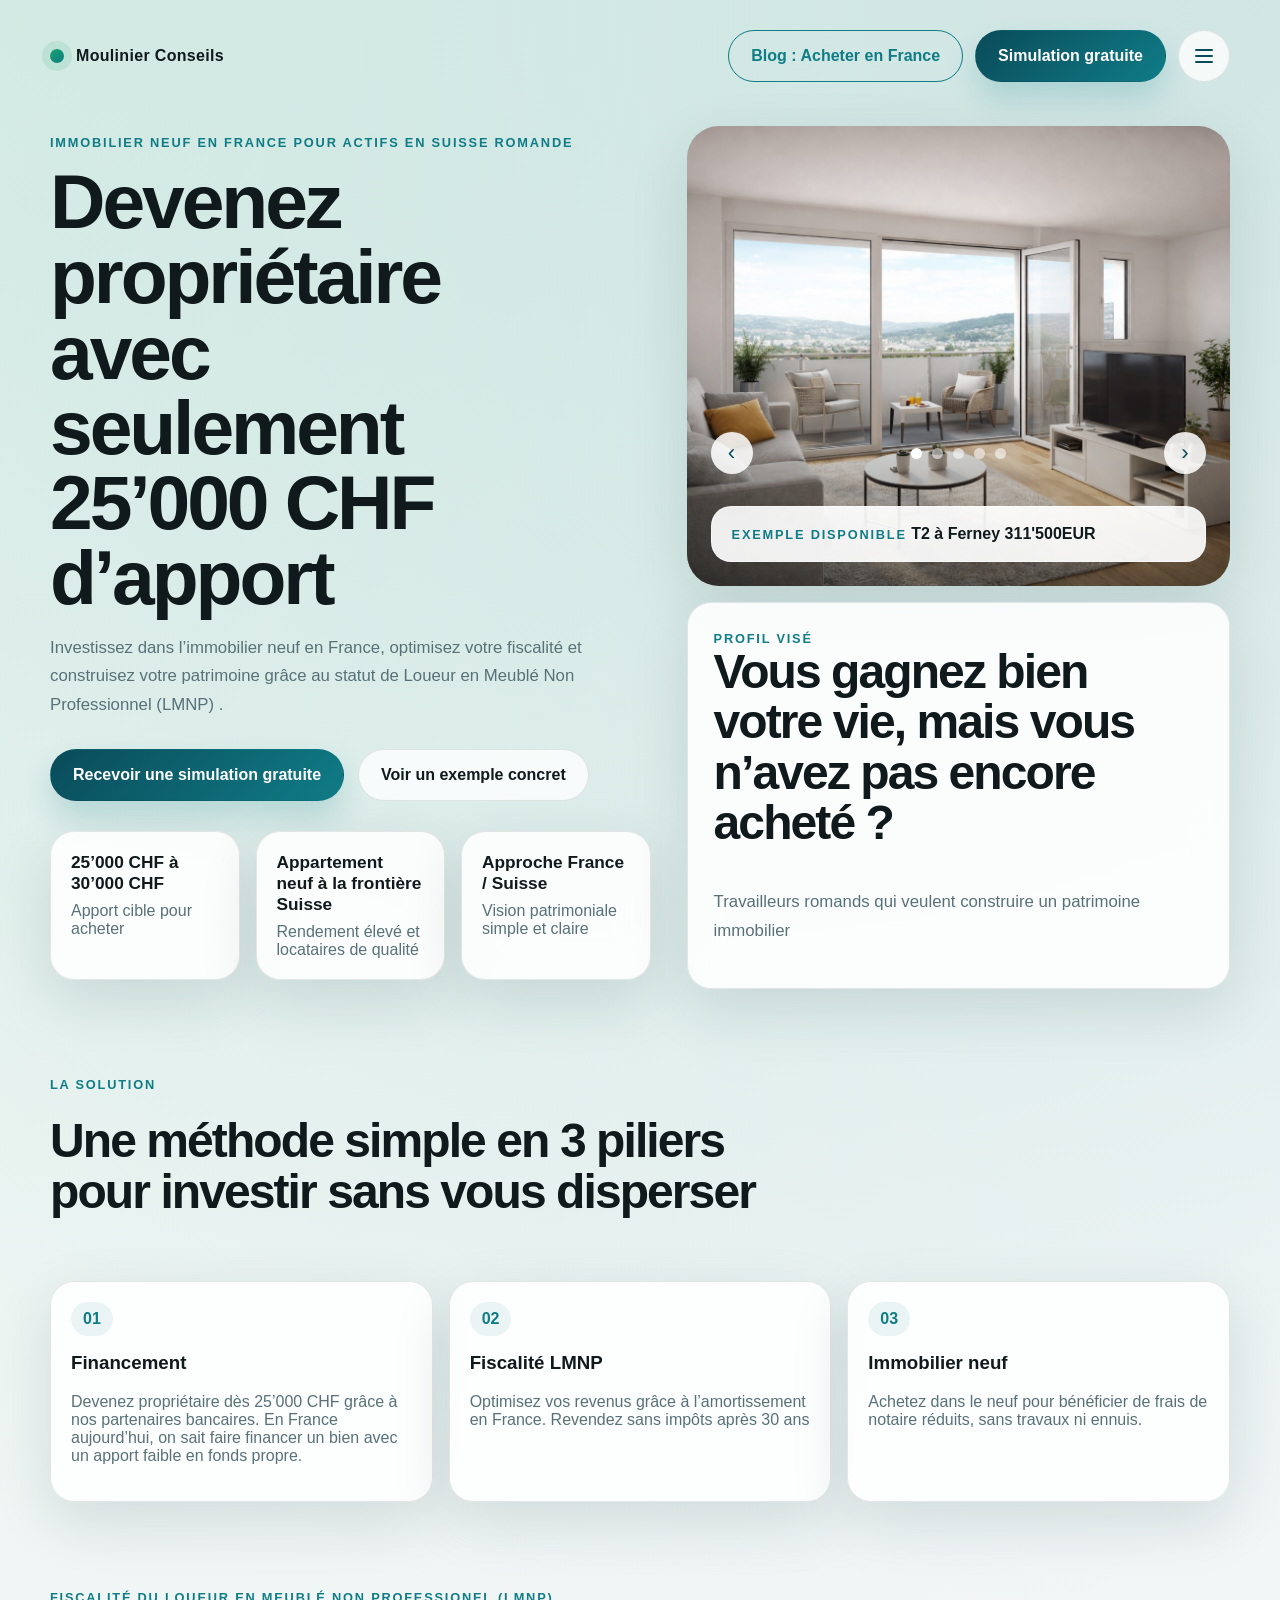
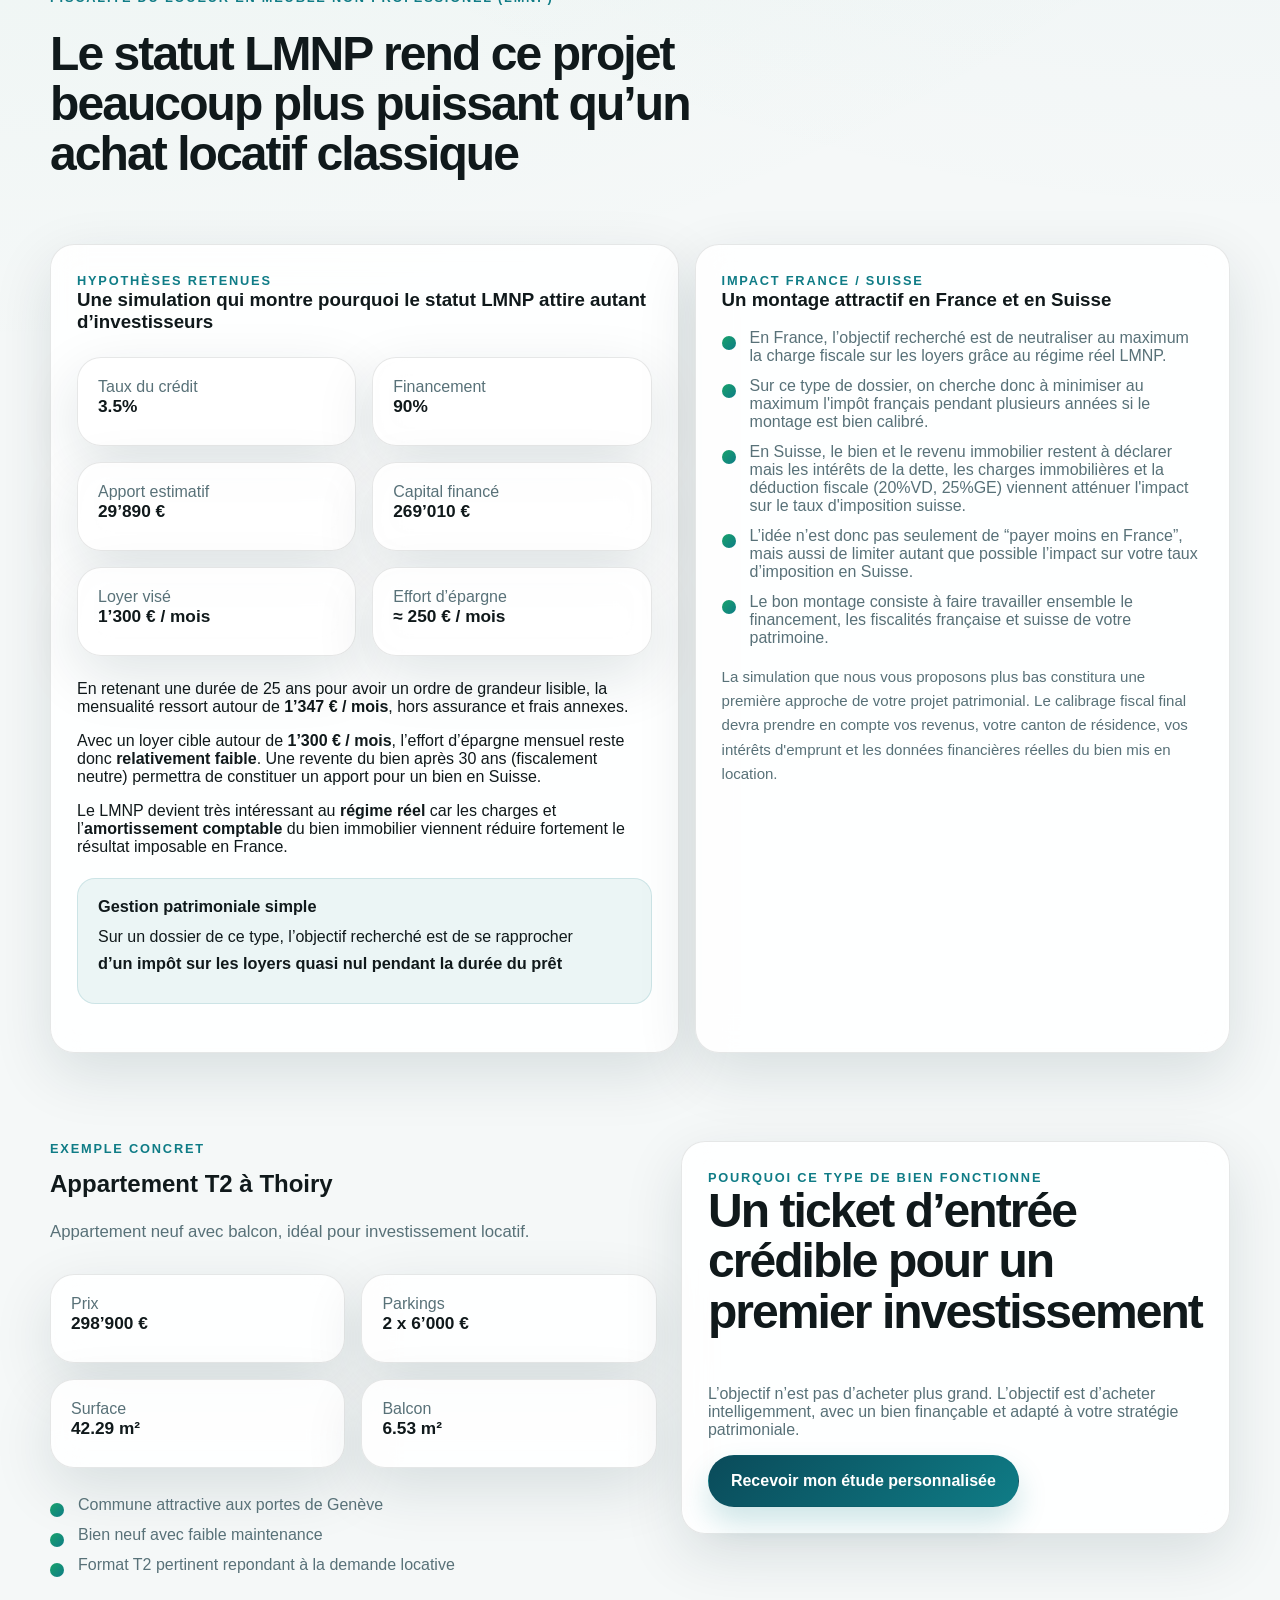
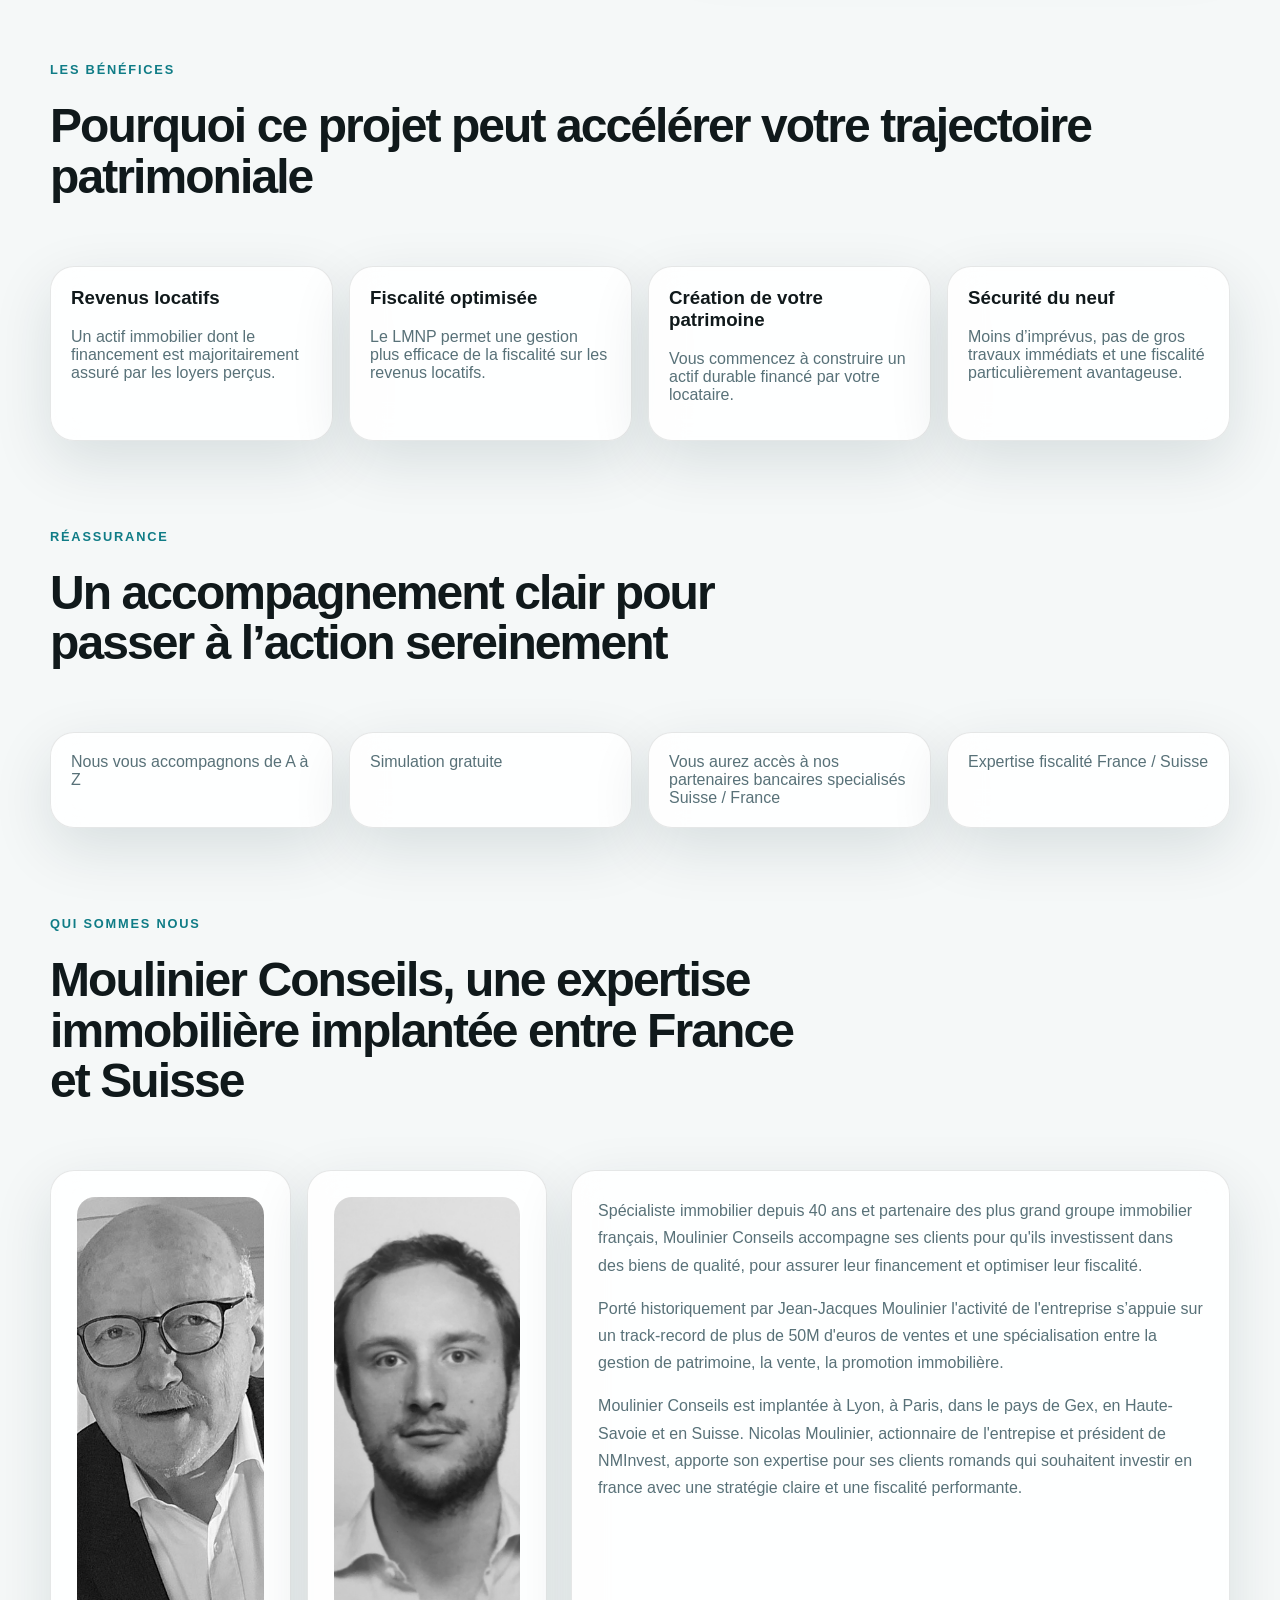
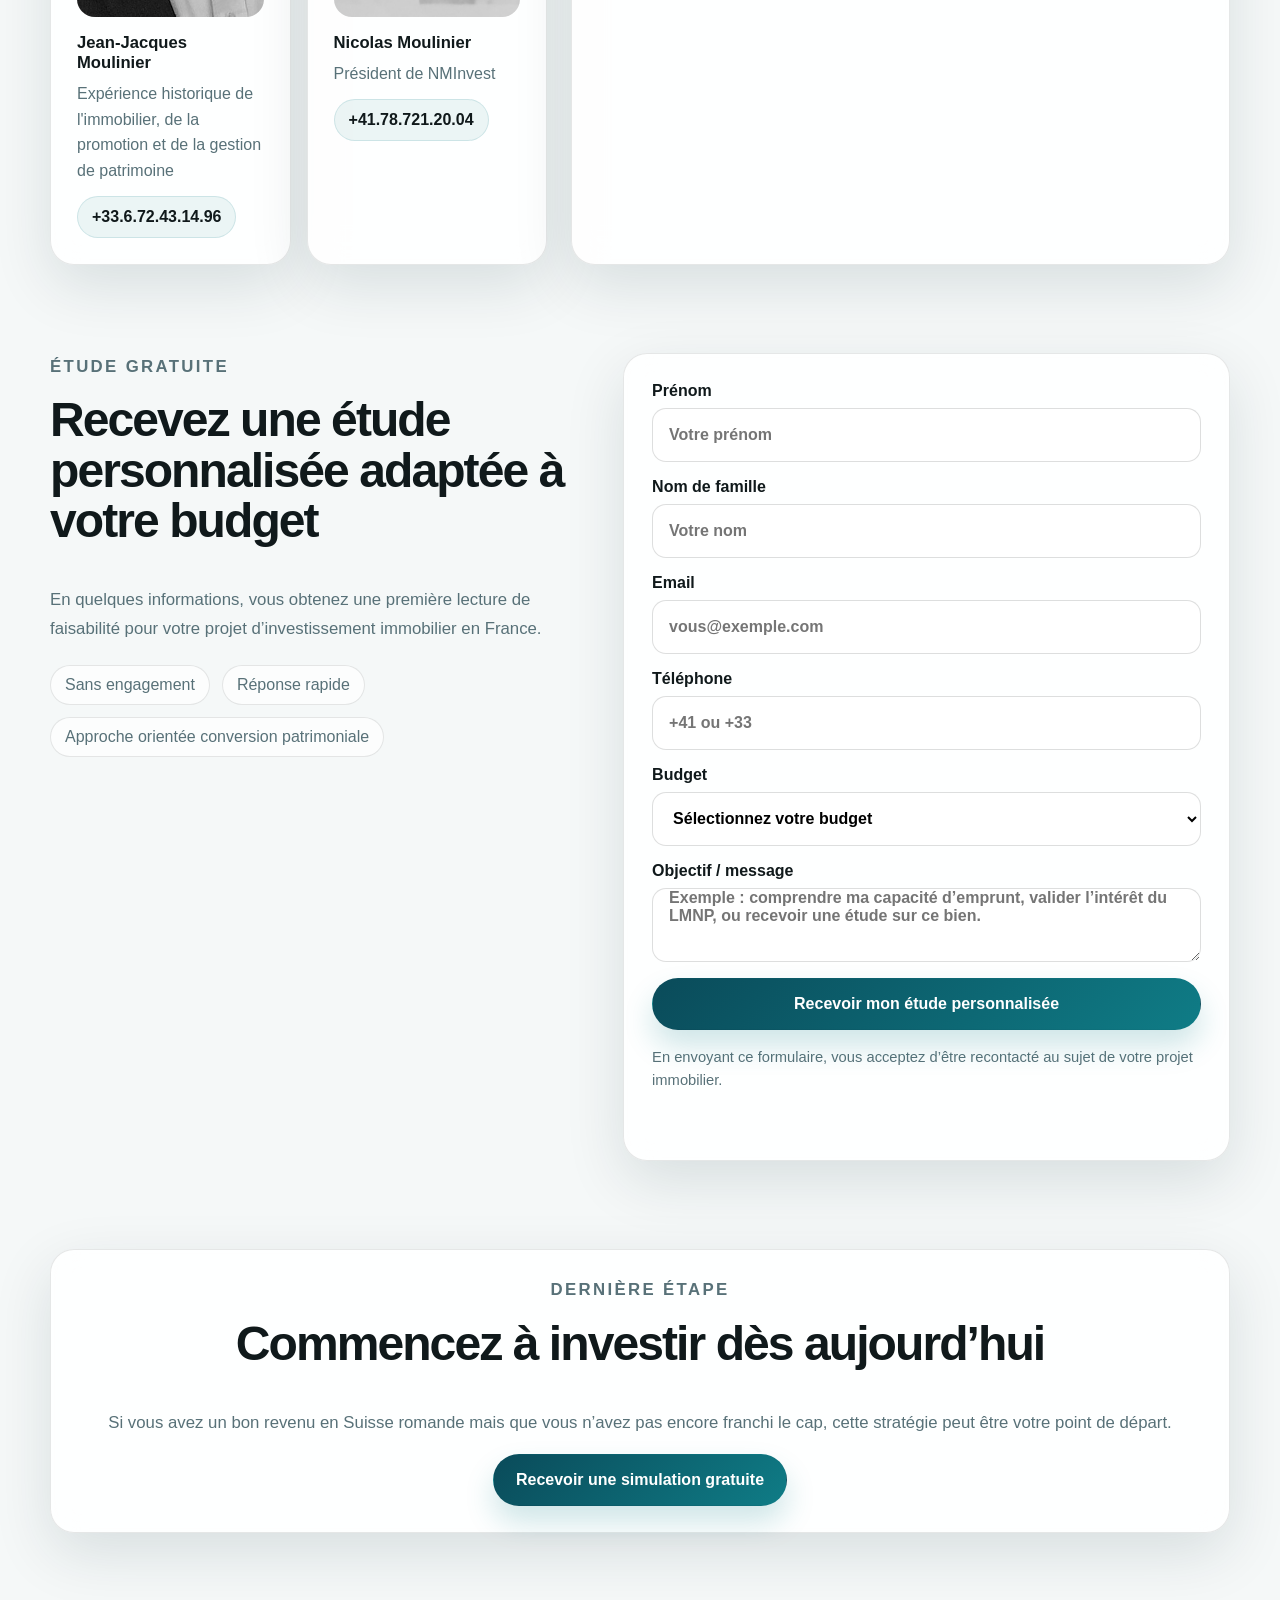
==== index.html @ 1ddcc6b8 "Add files via upload" ====
<!doctype html>
<html lang="fr">
  <head>
    <meta charset="UTF-8" />
    <meta name="viewport" content="width=device-width, initial-scale=1.0, viewport-fit=cover" />
    <title>Investissement immobilier neuf en France | Moulinier Conseils</title>
    <meta name="description" content="Investissez dans l'immobilier neuf en France dès 25 000 CHF d'apport. Accompagnement LMNP, financement et fiscalité France–Suisse pour actifs en Suisse romande. Simulation gratuite.">
    <meta name="robots" content="index,follow" />

    <!-- Open Graph -->
    <meta property="og:title" content="Investissement immobilier neuf en France | Moulinier Conseils">
    <meta property="og:description" content="Devenez propriétaire en France dès 25 000 CHF d'apport. Stratégie LMNP, financement partenaire et lecture patrimoniale France–Suisse. Étude personnalisée gratuite.">
    <meta property="og:url" content="https://moulinierconseils.com/">
    <meta property="og:type" content="website">
    <meta property="og:image" content="https://moulinierconseils.com/assets/carousel/thoiry.jpg">
    <meta property="og:locale" content="fr_FR">

    <!-- Twitter/X -->
    <meta name="twitter:card" content="summary_large_image">
    <meta name="twitter:title" content="Investissement immobilier neuf en France | Moulinier Conseils">
    <meta name="twitter:description" content="Devenez propriétaire en France dès 25 000 CHF d'apport. LMNP, financement et fiscalité France–Suisse pour résidents romands.">
    <meta name="twitter:image" content="https://moulinierconseils.com/assets/carousel/thoiry.jpg">

    <link rel="canonical" href="https://moulinierconseils.com/">
    <link rel="preload" as="image" href="./assets/thoiry-hero.jpg" />
    <link rel="stylesheet" href="./styles.css" />
  </head>
  <body>
    <div class="page-shell">
      <header class="site-header">
        <a class="brand" href="#top" aria-label="Moulinier Conseils">
          <span class="brand-mark"></span>
          <span>Moulinier Conseils</span>
        </a>
        <div class="header-actions">
          <a class="header-cta header-cta--secondary" href="./article-acheter-france-salaire-suisse.html">Blog&nbsp;: Acheter en France</a>
          <a class="header-cta" href="#formulaire">Simulation gratuite</a>
          <button
            class="menu-toggle"
            type="button"
            aria-expanded="false"
            aria-controls="site-menu"
            aria-label="Ouvrir le menu"
          >
            <span></span>
            <span></span>
            <span></span>
          </button>
        </div>
      </header>

      <nav class="site-menu" id="site-menu" aria-label="Thèmes abordés">
        <a href="#solution">Financement</a>
        <a href="#fiscalite-lmnp">Fiscalité LMNP</a>
        <a href="#exemple">Exemple Thoiry</a>
        <a href="#qui-sommes-nous">Qui sommes nous</a>
        <a href="#formulaire">Étude personnalisée</a>
        <a href="./article-acheter-france-salaire-suisse.html">Blog</a>
      </nav>

      <main id="top">
        <section class="hero section">
          <div class="hero-copy">
            <p class="eyebrow">Immobilier neuf en France pour actifs en Suisse romande</p>
            <h1>Devenez propriétaire avec seulement 25’000 CHF d’apport</h1>
            <p class="hero-subtitle">
              Investissez dans l’immobilier neuf en France, optimisez votre fiscalité et construisez
              votre patrimoine grâce au statut de Loueur en Meublé Non Professionnel (LMNP) .
            </p>
            <div class="hero-actions">
              <a class="button button-primary" href="#formulaire">Recevoir une simulation gratuite</a>
              <a class="button button-secondary" href="#exemple">Voir un exemple concret</a>
            </div>
            <div class="hero-points">
              <div class="point-card">
                <strong>25’000 CHF à 30’000 CHF</strong>
                <span>Apport cible pour acheter</span>
              </div>
              <div class="point-card">
                <strong>Appartement neuf à la frontière Suisse</strong>
                <span>Rendement élevé et locataires de qualité</span>
              </div>
              <div class="point-card">
                <strong>Approche France / Suisse</strong>
                <span>Vision patrimoniale simple et claire</span>
              </div>
            </div>
          </div>

          <div class="hero-visual">
            <div class="hero-image-card carousel" aria-label="Exemples de programmes disponibles">
              <div class="carousel-track">
                <article class="carousel-slide is-active">
                  <img
                    src="./assets/carousel/ferney-t2-2.jpg"
                    width="1536"
                    height="1024"
                    alt="Exemple de programme immobilier T2 à Ferney"
                  />
                  <div class="hero-badge">
                    <span class="badge-label">Exemple disponible</span>
                    <strong>T2 à Ferney 311'500EUR</strong>
                  </div>
                </article>
                <article class="carousel-slide">
                  <img
                    src="./assets/carousel/thoiry.jpg"
                    width="2714"
                    height="1256"
                    alt="Perspective du programme immobilier neuf à Thoiry"
                  />
                  <div class="hero-badge">
                    <span class="badge-label">Exemple disponible</span>
                    <strong>T2 à Thoiry 298'800EUR </strong>
                  </div>
                </article>
                <article class="carousel-slide">
                  <img
                    src="./assets/carousel/annemasse.jpg"
                    width="1536"
                    height="1024"
                    alt="Exemple de programme immobilier à Annemasse"
                  />
                  <div class="hero-badge">
                    <span class="badge-label">Exemple disponible</span>
                    <strong>T3 à Annemasse 340'900EUR</strong>
                  </div>
                </article>
                <article class="carousel-slide">
                  <img
                    src="./assets/carousel/annecy.jpg"
                    width="2902"
                    height="946"
                    alt="Exemple de programme immobilier à Annecy"
                  />
                  <div class="hero-badge">
                    <span class="badge-label">Exemple disponible</span>
                    <strong>T2 à Annecy 341'000EUR</strong>
                  </div>
                </article>
                <article class="carousel-slide">
                  <img
                    src="./assets/carousel/ferney.jpg"
                    width="1536"
                    height="1024"
                    alt="Exemple de programme immobilier à Ferney"
                  />
                  <div class="hero-badge">
                    <span class="badge-label">Encore disponible</span>
                    <strong>T2 Jardin à Ferney 360'000EUR</strong>
                  </div>
                </article>
              </div>
              <div class="carousel-controls" aria-label="Navigation du carrousel">
                <button class="carousel-button" type="button" data-direction="prev" aria-label="Voir l'exemple précédent">
                  ‹
                </button>
                <div class="carousel-dots" role="tablist" aria-label="Choix de ville">
                  <button class="carousel-dot is-active" type="button" data-slide="0" aria-label="Voir Ferney T2"></button>
                  <button class="carousel-dot" type="button" data-slide="1" aria-label="Voir Thoiry"></button>
                  <button class="carousel-dot" type="button" data-slide="2" aria-label="Voir Annemasse"></button>
                  <button class="carousel-dot" type="button" data-slide="3" aria-label="Voir Annecy"></button>
                  <button class="carousel-dot" type="button" data-slide="4" aria-label="Voir Ferney"></button>
                </div>
                <button class="carousel-button" type="button" data-direction="next" aria-label="Voir l'exemple suivant">
                  ›
                </button>
              </div>
            </div>
            <aside class="hero-side-card">
              <span class="kicker">Profil visé</span>
              <h2>Vous gagnez bien votre vie, mais vous n’avez pas encore acheté ?</h2>
              <p>Travailleurs romands qui veulent construire un patrimoine immobilier</p>
            </aside>
          </div>
        </section>

        <section class="section section-solution" id="solution">
          <div class="section-heading narrow">
            <p class="eyebrow">La solution</p>
            <h2>Une méthode simple en 3 piliers pour investir sans vous disperser</h2>
          </div>
          <div class="pillar-grid">
            <article class="pillar-card">
              <span class="pillar-number">01</span>
              <h3>Financement</h3>
              <p>Devenez propriétaire dès 25’000 CHF grâce à nos partenaires bancaires. En France aujourd’hui, on sait faire financer un bien avec un apport faible en fonds propre.</p>
            </article>
            <article class="pillar-card">
              <span class="pillar-number">02</span>
              <h3>Fiscalité LMNP</h3>
              <p>Optimisez vos revenus grâce à l’amortissement en France. Revendez sans impôts après 30 ans</p>
            </article>
            <article class="pillar-card">
              <span class="pillar-number">03</span>
              <h3>Immobilier neuf</h3>
              <p>Achetez dans le neuf pour bénéficier de frais de notaire réduits, sans travaux ni ennuis.</p>
            </article>
          </div>
        </section>

        <section class="section section-lmnp" id="fiscalite-lmnp">
          <div class="section-heading narrow">
            <p class="eyebrow">Fiscalité du Loueur en Meublé Non Professionel (LMNP)</p>
            <h2>Le statut LMNP rend ce projet beaucoup plus puissant qu’un achat locatif classique</h2>
          </div>
          <div class="lmnp-grid">
            <article class="lmnp-card">
              <span class="kicker">Hypothèses retenues</span>
              <h3>Une simulation qui montre pourquoi le statut LMNP attire autant d’investisseurs</h3>
              <div class="lmnp-stats">
                <div class="stat-card">
                  <span>Taux du crédit</span>
                  <strong>3.5%</strong>
                </div>
                <div class="stat-card">
                  <span>Financement</span>
                  <strong>90%</strong>
                </div>
                <div class="stat-card">
                  <span>Apport estimatif</span>
                  <strong>29’890 €</strong>
                </div>
                <div class="stat-card">
                  <span>Capital financé</span>
                  <strong>269’010 €</strong>
                </div>
                <div class="stat-card">
                  <span>Loyer visé</span>
                  <strong>1’300 € / mois</strong>
                </div>
                <div class="stat-card">
                  <span>Effort d’épargne</span>
                  <strong> ≈ 250 € / mois</strong>
                </div>
              </div>
              <p>
                En retenant une durée de 25 ans pour avoir un ordre de grandeur lisible, la mensualité
                ressort autour de <strong>1’347 € / mois</strong>, hors assurance et frais annexes.
              </p>
              <p>
                Avec un loyer cible autour de <strong>1’300 € / mois</strong>, l’effort d’épargne
                mensuel reste donc <strong> relativement faible</strong>. Une revente du bien après 30 ans (fiscalement neutre)
                permettra de constituer un apport pour un bien en Suisse. 
              </p>
              <p>
                Le LMNP devient très intéressant au <strong>régime réel</strong> car les charges
                et l’<strong>amortissement comptable</strong> du bien immobilier viennent réduire fortement le
                résultat imposable en France.
              </p>
              <div class="lmnp-highlight">
                <strong>Gestion patrimoniale simple</strong>
                <p>
                  Sur un dossier de ce type, l’objectif recherché est de se rapprocher
                  <strong> d’un impôt sur les loyers quasi nul pendant la durée du prêt</strong>
                </p>
              </div>
            </article>
            <article class="lmnp-card">
              <span class="kicker">Impact France / Suisse</span>
              <h3>Un montage attractif en France et en Suisse</h3>
              <ul class="check-list" aria-label="Impact fiscal LMNP">
                <li>En France, l’objectif recherché est de neutraliser au maximum la charge fiscale sur les loyers grâce au régime réel LMNP.</li>
                <li>Sur ce type de dossier, on cherche donc à minimiser au maximum l'impôt français pendant plusieurs années si le montage est bien calibré.</li>
                <li>En Suisse, le bien et le revenu immobilier restent à déclarer mais les intérêts de la dette, les charges immobilières et la déduction fiscale (20%VD, 25%GE) viennent atténuer l'impact sur le taux d'imposition suisse.</li>
                <li>L’idée n’est donc pas seulement de “payer moins en France”, mais aussi de limiter autant que possible l’impact sur votre taux d’imposition en Suisse.</li>
                <li>Le bon montage consiste à faire travailler ensemble le financement, les fiscalités française et suisse de votre patrimoine.</li>
              </ul>
              <br>
              <p class="lmnp-note">
                La simulation que nous vous proposons plus bas constitura une première approche de votre projet patrimonial. Le calibrage fiscal final devra
                prendre en compte vos revenus, votre canton de résidence, vos intérêts d'emprunt 
                et les données financières réelles du bien mis en location.
              </p>
            </article>
          </div>
        </section>

        <section class="section section-example" id="exemple">
          <div class="example-copy">
            <p class="eyebrow">Exemple concret</p>
            <h2>Appartement T2 à Thoiry</h2>
            <p class="example-lead">
              Appartement neuf avec balcon, idéal pour investissement locatif.
            </p>
            <div class="example-stats">
              <div class="stat-card">
                <span>Prix</span>
                <strong>298’900 €</strong>
              </div>
              <div class="stat-card">
                <span>Parkings</span>
                <strong>2 x 6’000 €</strong>
              </div>
              <div class="stat-card">
                <span>Surface</span>
                <strong>42.29 m²</strong>
              </div>
              <div class="stat-card">
                <span>Balcon</span>
                <strong>6.53 m²</strong>
              </div>
            </div>
            <ul class="check-list" aria-label="Points forts du bien">
              <li>Commune attractive aux portes de Genève</li>
              <li>Bien neuf avec faible maintenance</li>
              <li>Format T2 pertinent repondant à la demande locative</li>
            </ul>
          </div>
          <div class="example-highlight">
            <div class="highlight-panel">
              <span class="kicker">Pourquoi ce type de bien fonctionne</span>
              <h3>Un ticket d’entrée crédible pour un premier investissement</h3>
              <p>
                L’objectif n’est pas d’acheter plus grand. L’objectif est d’acheter intelligemment,
                avec un bien finançable et adapté à votre stratégie patrimoniale.
              </p>
              <a class="button button-primary" href="#formulaire">Recevoir mon étude personnalisée</a>
            </div>
          </div>
        </section>

        <section class="section section-benefits">
          <div class="section-heading">
            <p class="eyebrow">Les bénéfices</p>
            <h2>Pourquoi ce projet peut accélérer votre trajectoire patrimoniale</h2>
          </div>
          <div class="benefit-grid">
            <article class="benefit-card">
              <h3>Revenus locatifs</h3>
              <p>
                Un actif immobilier dont le financement est majoritairement assuré par les loyers perçus.
              </p>
            </article>
            <article class="benefit-card">
              <h3>Fiscalité optimisée</h3>
              <p>Le LMNP permet une gestion plus efficace de la fiscalité sur les revenus locatifs.</p>
            </article>
            <article class="benefit-card">
              <h3>Création de votre patrimoine</h3>
              <p>Vous commencez à construire un actif durable financé par votre locataire.</p>
            </article>
            <article class="benefit-card">
              <h3>Sécurité du neuf</h3>
              <p>
                Moins d’imprévus, pas de gros travaux immédiats et une fiscalité particulièrement avantageuse.
              </p>
            </article>
          </div>
        </section>

        <section class="section section-trust">
          <div class="section-heading narrow">
            <p class="eyebrow">Réassurance</p>
            <h2>Un accompagnement clair pour passer à l’action sereinement</h2>
          </div>
          <div class="trust-grid">
            <div class="trust-item">Nous vous accompagnons de A à Z</div>
            <div class="trust-item">Simulation gratuite</div>
            <div class="trust-item">Vous aurez accès à nos partenaires bancaires specialisés Suisse / France</div>
            <div class="trust-item">Expertise fiscalité France / Suisse</div>
          </div>
        </section>

        <section class="section section-about" id="qui-sommes-nous">
          <div class="section-heading narrow">
            <p class="eyebrow">Qui sommes nous</p>
            <h2>Moulinier Conseils, une expertise immobilière implantée entre France et Suisse</h2>
          </div>
          <div class="about-layout">
            <div class="about-portraits" aria-label="Portraits de l'équipe Moulinier Conseils">
              <figure class="portrait-card">
                <img
                  src="./assets/JJ.jpg"
                  width="540"
                  height="660"
                  alt="Portrait de JJ Moulinier"
                />
                <figcaption>
                  <strong>Jean-Jacques Moulinier</strong>
                  <span>Expérience historique de l'immobilier, de la promotion et de la gestion de patrimoine</span>
                  <a class="portrait-phone" href="tel:+33672431496">+33.6.72.43.14.96</a>
                </figcaption>
              </figure>
              <figure class="portrait-card">
                <img
                  src="./assets/Nico.jpg"
                  width="540"
                  height="660"
                  alt="Portrait de Nicolas Moulinier"
                />
                <figcaption>
                  <strong>Nicolas Moulinier</strong>
                  <span>Président de NMInvest </span>
                  <a class="portrait-phone" href="tel:+41787212004">+41.78.721.20.04</a>
                </figcaption>
              </figure>
            </div>

            <div class="about-card">
              <p>
                Spécialiste immobilier depuis 40 ans et partenaire des plus grand groupe immobilier français, 
                Moulinier Conseils accompagne ses clients pour
                qu'ils investissent dans des biens de qualité, pour assurer leur financement et 
                optimiser leur fiscalité.
              </p>
              <p>
                Porté historiquement par Jean-Jacques Moulinier l'activité de l'entreprise
                s’appuie sur un track-record de plus de 50M d'euros de ventes et une spécialisation entre 
                la gestion de patrimoine, la vente, la promotion immobilière. 
              </p>
              <p>
                Moulinier Conseils est implantée à Lyon, à Paris, dans le pays de Gex, en Haute-Savoie et en Suisse. Nicolas Moulinier, actionnaire de l'entrepise et président de NMInvest, apporte son expertise pour ses clients romands qui souhaitent investir en france avec une
                stratégie claire et une fiscalité performante.
              </p>
            </div>
          </div>
        </section>

        <section class="section section-form" id="formulaire">
          <div class="form-wrap">
            <div class="form-copy">
              <p class="eyebrow">Étude gratuite</p>
              <h2>Recevez une étude personnalisée adaptée à votre budget</h2>
              <p>
                En quelques informations, vous obtenez une première lecture de faisabilité pour votre
                projet d’investissement immobilier en France.
              </p>
              <div class="mini-proof">
                <span>Sans engagement</span>
                <span>Réponse rapide</span>
                <span>Approche orientée conversion patrimoniale</span>
              </div>
            </div>

            <form class="lead-form" id="lead-form" novalidate>
              <label>
                <span>Prénom</span>
                <input type="text" name="prenom" autocomplete="given-name" placeholder="Votre prénom" required />
              </label>
              <label>
                <span>Nom de famille</span>
                <input type="text" name="nom" autocomplete="family-name" placeholder="Votre nom" required />
              </label>
              <label>
                <span>Email</span>
                <input type="email" name="email" autocomplete="email" placeholder="vous@exemple.com" required />
              </label>
              <label>
                <span>Téléphone</span>
                <input type="tel" name="telephone" autocomplete="tel" placeholder="+41 ou +33" required />
              </label>
              <label>
                <span>Budget</span>
                <select name="budget" required>
                  <option value="">Sélectionnez votre budget</option>
                  <option>25’000 CHF d’apport</option>
                  <option>50’000 CHF d’apport</option>
                  <option>100’000 CHF et plus</option>
                </select>
              </label>
              <label>
                <span>Objectif / message</span>
                <textarea
                  name="objectif"
                  rows="4"
                  placeholder="Exemple : comprendre ma capacité d’emprunt, valider l’intérêt du LMNP, ou recevoir une étude sur ce bien."
                ></textarea>
              </label>
              <button class="button button-primary button-block submit-button" type="submit">
                <span class="button-label">Recevoir mon étude personnalisée</span>
                <span class="button-loading" aria-hidden="true">
                  <span class="spinner"></span>
                  <span>Envoi en cours...</span>
                </span>
              </button>
              <p class="form-note">
                En envoyant ce formulaire, vous acceptez d’être recontacté au sujet de votre projet
                immobilier.
              </p>
              <p class="form-success" id="form-success" role="status" aria-live="polite"></p>
            </form>
          </div>
        </section>

        <section class="section section-final-cta">
          <div class="final-cta-card">
            <p class="eyebrow">Dernière étape</p>
            <h2>Commencez à investir dès aujourd’hui</h2>
            <p>
              Si vous avez un bon revenu en Suisse romande mais que vous n’avez pas encore franchi le
              cap, cette stratégie peut être votre point de départ.
            </p>
            <a class="button button-primary" href="#formulaire">Recevoir une simulation gratuite</a>
          </div>
        </section>
      </main>
    </div>

    <script src="./app.js"></script>
  <script type="application/ld+json">
[
  {
    "@context": "https://schema.org",
    "@type": "RealEstateAgent",
    "name": "Moulinier Conseils",
    "url": "https://moulinierconseils.com",
    "logo": "https://moulinierconseils.com/assets/JJ.jpg",
    "description": "Spécialiste en investissement immobilier neuf en France pour actifs en Suisse romande. Accompagnement LMNP, financement et optimisation fiscale France–Suisse depuis 40 ans.",
    "foundingDate": "1984",
    "areaServed": [
      "Pays de Gex", "Ferney-Voltaire", "Thoiry", "Annemasse", "Annecy", "Suisse romande"
    ],
    "address": {
      "@type": "PostalAddress",
      "addressCountry": "FR",
      "addressRegion": "Ain"
    },
    "contactPoint": [
      {
        "@type": "ContactPoint",
        "telephone": "+33-6-72-43-14-96",
        "contactType": "sales",
        "name": "Jean-Jacques Moulinier"
      },
      {
        "@type": "ContactPoint",
        "telephone": "+41-78-721-20-04",
        "contactType": "sales",
        "name": "Nicolas Moulinier"
      }
    ],
    "employee": [
      {
        "@type": "Person",
        "name": "Jean-Jacques Moulinier",
        "jobTitle": "Fondateur — Vente, promotion et marchand de biens",
        "telephone": "+33672431496"
      },
      {
        "@type": "Person",
        "name": "Nicolas Moulinier",
        "jobTitle": "Conseil en investissement immobilier",
        "telephone": "+41787212004"
      }
    ],
    "sameAs": []
  },
  {
    "@context": "https://schema.org",
    "@type": "FAQPage",
    "mainEntity": [
      {
        "@type": "Question",
        "name": "Quel apport minimum faut-il pour investir en immobilier neuf en France depuis la Suisse ?",
        "acceptedAnswer": {
          "@type": "Answer",
          "text": "Grâce à nos partenaires bancaires, il est possible de devenir propriétaire en France avec un apport de 25 000 à 30 000 CHF. Le financement peut couvrir jusqu'à 90 % du prix d'acquisition."
        }
      },
      {
        "@type": "Question",
        "name": "Qu'est-ce que le statut LMNP et pourquoi est-il avantageux pour un résident suisse ?",
        "acceptedAnswer": {
          "@type": "Answer",
          "text": "Le statut de Loueur en Meublé Non Professionnel (LMNP) au régime réel permet de déduire les charges et l'amortissement comptable du bien, réduisant fortement le revenu imposable en France, souvent à zéro pendant la durée du prêt. Côté suisse, les intérêts d'emprunt et charges viennent atténuer l'impact sur votre taux d'imposition cantonal. De plus la suisse prevoit un abattement sur vos loyers."
        }
      },
      {
        "@type": "Question",
        "name": "Peut-on obtenir un crédit immobilier en France en étant résident suisse ?",
        "acceptedAnswer": {
          "@type": "Answer",
          "text": "Oui. Moulinier Conseils travaille avec des partenaires bancaires spécialisés dans le financement des non-résidents fiscaux français. Un bon dossier avec un revenu suisse stable permet généralement d'obtenir un financement à 90 %."
        }
      },
      {
        "@type": "Question",
        "name": "Dans quelles villes proposez-vous des programmes immobiliers neufs ?",
        "acceptedAnswer": {
          "@type": "Answer",
          "text": "Nous proposons des programmes à Thoiry, Ferney-Voltaire, Annemasse ,Annecy, Lyon et dans les stations de skis françaises — toutes situées à proximité de la frontière suisse avec une forte demande locative de la part de travailleurs frontaliers."
        }
      },
      {
        "@type": "Question",
        "name": "Combien de temps dure l'accompagnement ?",
        "acceptedAnswer": {
          "@type": "Answer",
          "text": "Moulinier Conseils vous accompagne de A à Z : simulation gratuite, sélection du programme, mise en relation avec les partenaires bancaires, optimisation fiscale LMNP et suivi patrimonial sur la durée."
        }
      },
      {
        "@type": "Question",
        "name": "Faut-il déclarer un bien immobilier français dans sa déclaration d'impôts suisse ?",
        "acceptedAnswer": {
          "@type": "Answer",
          "text": "Oui. En Suisse, le bien et les revenus locatifs doivent être déclarés, mais les intérêts de dette, les charges immobilières et la déduction forfaitaire (20 % en VD, 25 % en GE) viennent réduire l'impact sur votre taux d'imposition cantonal."
        }
      },
      {
        "@type": "Question",
        "name": "Comment obtenir une simulation gratuite ?",
        "acceptedAnswer": {
          "@type": "Answer",
          "text": "Remplissez le formulaire sur moulinierconseils.com en indiquant votre budget et votre objectif. Nicolas Moulinier vous recontacte rapidement avec une première lecture de faisabilité personnalisée, sans engagement."
        }
      }
    ]
  }
]
  </script>
  </body>
</html>
---- styles.css ----
:root {
  --bg: #f5f8f8;
  --surface: rgba(255, 255, 255, 0.88);
  --surface-strong: #ffffff;
  --text: #10191b;
  --muted: #587178;
  --line: rgba(16, 25, 27, 0.1);
  --primary: #0f7c86;
  --primary-deep: #0a4b5a;
  --accent: #18a36b;
  --shadow: 0 20px 60px rgba(9, 43, 50, 0.12);
  --radius-xl: 32px;
  --radius-lg: 24px;
  --radius-md: 18px;
  --container: 1180px;
}

*,
*::before,
*::after {
  box-sizing: border-box;
}

html {
  scroll-behavior: smooth;
}

body {
  margin: 0;
  font-family: "Avenir Next", "Avenir", "Helvetica Neue", sans-serif;
  color: var(--text);
  background:
    radial-gradient(circle at top left, rgba(24, 163, 107, 0.12), transparent 30%),
    radial-gradient(circle at top right, rgba(15, 124, 134, 0.12), transparent 28%),
    var(--bg);
}

img {
  display: block;
  max-width: 100%;
}

a {
  color: inherit;
  text-decoration: none;
}

button,
input,
select,
textarea {
  font: inherit;
}

.page-shell {
  padding: 20px;
}

.site-header,
.section,
.final-cta-card {
  width: min(100%, var(--container));
  margin: 0 auto;
}

.site-header {
  display: flex;
  align-items: center;
  justify-content: space-between;
  gap: 16px;
  padding: 10px 0 24px;
}

.header-actions {
  display: flex;
  align-items: center;
  gap: 12px;
}

.brand {
  display: inline-flex;
  align-items: center;
  gap: 12px;
  font-weight: 700;
  letter-spacing: 0.02em;
}

.brand-mark {
  width: 14px;
  height: 14px;
  border-radius: 999px;
  background: linear-gradient(135deg, var(--accent), var(--primary));
  box-shadow: 0 0 0 8px rgba(24, 163, 107, 0.12);
}

.header-cta,
.button {
  display: inline-flex;
  align-items: center;
  justify-content: center;
  min-height: 52px;
  padding: 0 22px;
  border-radius: 999px;
  border: 1px solid transparent;
  font-weight: 700;
  transition:
    transform 180ms ease,
    box-shadow 180ms ease,
    background-color 180ms ease,
    border-color 180ms ease;
}

.header-cta,
.button-primary {
  color: #fff;
  background: linear-gradient(135deg, var(--primary-deep), var(--primary));
  box-shadow: 0 16px 30px rgba(15, 124, 134, 0.2);
}

.header-cta--secondary {
  background: transparent;
  color: var(--primary) !important;
  border-color: var(--primary) !important;
  box-shadow: none !important;
}

.button-secondary {
  background: rgba(255, 255, 255, 0.78);
  border-color: var(--line);
}

.button:hover,
.header-cta:hover {
  transform: translateY(-1px);
}

.menu-toggle {
  display: inline-flex;
  flex-direction: column;
  justify-content: center;
  gap: 4px;
  width: 52px;
  height: 52px;
  padding: 0;
  border: 1px solid var(--line);
  border-radius: 999px;
  background: rgba(255, 255, 255, 0.78);
  cursor: pointer;
}

.menu-toggle span {
  width: 18px;
  height: 2px;
  margin: 0 auto;
  border-radius: 999px;
  background: var(--primary-deep);
  transition:
    transform 180ms ease,
    opacity 180ms ease;
}

.menu-toggle[aria-expanded="true"] span:nth-child(1) {
  transform: translateY(6px) rotate(45deg);
}

.menu-toggle[aria-expanded="true"] span:nth-child(2) {
  opacity: 0;
}

.menu-toggle[aria-expanded="true"] span:nth-child(3) {
  transform: translateY(-6px) rotate(-45deg);
}

.site-menu {
  width: min(100%, var(--container));
  margin: 0 auto 10px;
  display: none;
  grid-template-columns: repeat(4, minmax(0, 1fr));
  gap: 12px;
}

.site-menu.is-open {
  display: grid;
}

.site-menu a {
  padding: 14px 16px;
  border-radius: var(--radius-md);
  background: var(--surface);
  border: 1px solid var(--line);
  box-shadow: var(--shadow);
  font-weight: 700;
  text-align: center;
}

.button-block {
  width: 100%;
}

.submit-button {
  position: relative;
  gap: 10px;
}

.button-loading {
  display: none;
  align-items: center;
  gap: 10px;
}

.submit-button.is-loading .button-label {
  display: none;
}

.submit-button.is-loading .button-loading {
  display: inline-flex;
}

.submit-button:disabled {
  cursor: wait;
  opacity: 0.88;
  transform: none;
}

.spinner {
  width: 16px;
  height: 16px;
  border: 2px solid rgba(255, 255, 255, 0.35);
  border-top-color: #ffffff;
  border-radius: 999px;
  animation: spin 0.8s linear infinite;
}

@keyframes spin {
  to {
    transform: rotate(360deg);
  }
}

.section {
  padding: 44px 0;
}

.hero {
  display: grid;
  grid-template-columns: minmax(0, 1.05fr) minmax(300px, 0.95fr);
  gap: 36px;
  align-items: center;
  padding-top: 20px;
}

.eyebrow,
.kicker,
.badge-label {
  margin: 0 0 14px;
  font-size: 0.8rem;
  font-weight: 800;
  letter-spacing: 0.14em;
  text-transform: uppercase;
  color: var(--primary);
}

h1,
h2,
h3,
p {
  margin-top: 0;
}

h1 {
  margin-bottom: 18px;
  font-size: clamp(2.8rem, 6vw, 4.8rem);
  line-height: 0.98;
  letter-spacing: -0.04em;
  max-width: 11ch;
}

.hero-subtitle,
.example-lead,
.form-copy p,
.final-cta-card p,
.hero-side-card p {
  font-size: 1.05rem;
  line-height: 1.7;
  color: var(--muted);
}

.hero-actions {
  display: flex;
  flex-wrap: wrap;
  gap: 14px;
  margin: 30px 0;
}

.hero-points,
.example-stats,
.benefit-grid,
.trust-grid,
.pillar-grid,
.lmnp-grid,
.lmnp-stats {
  display: grid;
  gap: 16px;
}

.hero-points {
  grid-template-columns: repeat(3, minmax(0, 1fr));
}

.point-card,
.pillar-card,
.stat-card,
.benefit-card,
.trust-item,
.hero-side-card,
.highlight-panel,
.lmnp-card,
.about-card,
.lead-form,
.final-cta-card {
  background: var(--surface);
  backdrop-filter: blur(16px);
  border: 1px solid var(--line);
  border-radius: var(--radius-lg);
  box-shadow: var(--shadow);
}

.point-card,
.pillar-card,
.stat-card,
.benefit-card,
.trust-item {
  padding: 20px;
}

.point-card strong,
.stat-card strong {
  display: block;
  margin-bottom: 8px;
  font-size: 1.08rem;
}

.point-card span,
.stat-card span,
.pillar-card p,
.benefit-card p,
.hero-side-card p,
.highlight-panel p,
.trust-item,
.form-note,
.mini-proof span {
  color: var(--muted);
}

.hero-visual {
  display: grid;
  gap: 16px;
}

.hero-image-card {
  position: relative;
  overflow: hidden;
  min-height: 460px;
  border-radius: var(--radius-xl);
  box-shadow: var(--shadow);
}

.hero-image-card::after {
  content: "";
  position: absolute;
  inset: 0;
  background: linear-gradient(180deg, transparent 40%, rgba(8, 21, 24, 0.38));
}

.hero-image-card img {
  width: 100%;
  height: 100%;
  object-fit: cover;
}

.carousel-track {
  position: relative;
  width: 100%;
  height: 100%;
}

.carousel-slide {
  position: absolute;
  inset: 0;
  opacity: 0;
  pointer-events: none;
  transition: opacity 220ms ease;
}

.carousel-slide.is-active {
  opacity: 1;
  pointer-events: auto;
}

.carousel-slide img {
  width: 100%;
  height: 100%;
  object-fit: cover;
}

.hero-badge {
  position: absolute;
  left: 24px;
  right: 24px;
  bottom: 24px;
  z-index: 1;
  padding: 18px 20px;
  border-radius: 20px;
  background: rgba(255, 255, 255, 0.92);
  border: 1px solid rgba(255, 255, 255, 0.55);
}

.carousel-controls {
  position: absolute;
  left: 24px;
  right: 24px;
  bottom: 112px;
  z-index: 1;
  display: flex;
  align-items: center;
  justify-content: space-between;
}

.carousel-button,
.carousel-dot {
  border: 0;
  cursor: pointer;
}

.carousel-button {
  width: 42px;
  height: 42px;
  border-radius: 999px;
  background: rgba(255, 255, 255, 0.86);
  color: var(--primary-deep);
  font-size: 1.4rem;
  line-height: 1;
  box-shadow: var(--shadow);
}

.carousel-dots {
  display: flex;
  align-items: center;
  gap: 10px;
}

.carousel-dot {
  width: 11px;
  height: 11px;
  padding: 0;
  border-radius: 999px;
  background: rgba(255, 255, 255, 0.55);
}

.carousel-dot.is-active {
  background: #ffffff;
}

.hero-side-card,
.highlight-panel,
.final-cta-card {
  padding: 26px;
}

.section-heading {
  display: grid;
  gap: 10px;
  margin-bottom: 24px;
}

.section-heading.narrow {
  max-width: 760px;
}

.section-heading h2,
.hero-side-card h2,
.highlight-panel h3,
.form-copy h2,
.final-cta-card h2 {
  font-size: clamp(2rem, 4vw, 3rem);
  line-height: 1.05;
  letter-spacing: -0.04em;
}

.pillar-grid,
.benefit-grid,
.trust-grid {
  grid-template-columns: repeat(3, minmax(0, 1fr));
}

.benefit-grid {
  grid-template-columns: repeat(4, minmax(0, 1fr));
}

.trust-grid {
  grid-template-columns: repeat(4, minmax(0, 1fr));
}

.pillar-number {
  display: inline-flex;
  margin-bottom: 16px;
  padding: 8px 12px;
  border-radius: 999px;
  background: rgba(15, 124, 134, 0.08);
  color: var(--primary);
  font-weight: 800;
}

.section-example {
  display: grid;
  grid-template-columns: minmax(0, 1.05fr) minmax(300px, 0.95fr);
  gap: 24px;
  align-items: stretch;
}

.section-lmnp .lmnp-grid {
  grid-template-columns: minmax(0, 1.08fr) minmax(300px, 0.92fr);
}

.lmnp-card {
  padding: 26px;
}

.lmnp-highlight {
  margin: 22px 0;
  padding: 18px 20px;
  border-radius: var(--radius-md);
  background: rgba(15, 124, 134, 0.08);
  border: 1px solid rgba(15, 124, 134, 0.14);
}

.lmnp-highlight strong {
  display: block;
  margin-bottom: 8px;
  font-size: 1.02rem;
}

.lmnp-highlight p {
  margin: 0;
  color: var(--text);
  line-height: 1.65;
}

.lmnp-stats {
  grid-template-columns: repeat(2, minmax(0, 1fr));
  margin: 24px 0;
}

.lmnp-note {
  margin: 0;
  font-size: 0.94rem;
  line-height: 1.6;
  color: var(--muted);
}

.about-layout {
  display: grid;
  grid-template-columns: minmax(280px, 0.86fr) minmax(0, 1.14fr);
  gap: 24px;
  align-items: stretch;
}

.about-portraits {
  display: grid;
  grid-template-columns: repeat(2, minmax(0, 1fr));
  gap: 16px;
}

.portrait-card,
.about-card {
  margin: 0;
  padding: 26px;
  background: var(--surface);
  backdrop-filter: blur(16px);
  border: 1px solid var(--line);
  border-radius: var(--radius-lg);
  box-shadow: var(--shadow);
}

.portrait-card {
  display: flex;
  flex-direction: column;
  height: 100%;
}

.portrait-card img {
  width: 100%;
  height: 420px;
  object-fit: cover;
  border-radius: var(--radius-md);
  filter: grayscale(1);
}

.portrait-card figcaption {
  display: grid;
  gap: 8px;
  padding-top: 16px;
}

.portrait-card strong {
  font-size: 1.04rem;
}

.portrait-card span {
  color: var(--muted);
  line-height: 1.6;
}

.portrait-phone {
  display: inline-flex;
  align-items: center;
  justify-content: center;
  width: fit-content;
  min-height: 42px;
  padding: 0 14px;
  margin-top: 4px;
  border-radius: 999px;
  background: rgba(15, 124, 134, 0.08);
  border: 1px solid rgba(15, 124, 134, 0.14);
  font-weight: 700;
}

.thank-you-card {
  width: min(100%, 760px);
  margin: 0 auto;
  padding: 36px;
  background: var(--surface);
  border: 1px solid var(--line);
  border-radius: var(--radius-xl);
  box-shadow: var(--shadow);
  text-align: center;
}

.thank-you-card h1 {
  max-width: none;
  margin-left: auto;
  margin-right: auto;
  text-align: center;
}

.thank-you-card p {
  color: var(--muted);
  line-height: 1.7;
}

.about-card p {
  color: var(--muted);
  line-height: 1.7;
}

.example-stats {
  grid-template-columns: repeat(2, minmax(0, 1fr));
  margin: 28px 0;
}

.check-list {
  display: grid;
  gap: 12px;
  padding: 0;
  margin: 0;
  list-style: none;
}

.check-list li {
  position: relative;
  padding-left: 28px;
  color: var(--muted);
}

.check-list li::before {
  content: "";
  position: absolute;
  left: 0;
  top: 7px;
  width: 14px;
  height: 14px;
  border-radius: 999px;
  background: linear-gradient(135deg, var(--accent), var(--primary));
}

.section-form .form-wrap {
  display: grid;
  grid-template-columns: minmax(0, 0.95fr) minmax(320px, 1.05fr);
  gap: 24px;
  align-items: start;
}

.mini-proof {
  display: flex;
  flex-wrap: wrap;
  gap: 12px;
  margin-top: 22px;
}

.mini-proof span {
  padding: 10px 14px;
  border-radius: 999px;
  background: rgba(255, 255, 255, 0.7);
  border: 1px solid var(--line);
}

.lead-form {
  display: grid;
  gap: 16px;
  padding: 28px;
}

.lead-form label {
  display: grid;
  gap: 8px;
  font-weight: 700;
}

.lead-form input,
.lead-form select,
.lead-form textarea {
  width: 100%;
  min-height: 54px;
  padding: 0 16px;
  border-radius: 14px;
  border: 1px solid rgba(16, 25, 27, 0.14);
  background: var(--surface-strong);
  outline: none;
}

.lead-form input:focus,
.lead-form select:focus,
.lead-form textarea:focus {
  border-color: rgba(15, 124, 134, 0.55);
  box-shadow: 0 0 0 4px rgba(15, 124, 134, 0.12);
}

.form-note,
.form-success {
  margin: 0;
  font-size: 0.92rem;
  line-height: 1.6;
}

.form-success {
  min-height: 1.6em;
  color: var(--accent);
  font-weight: 700;
}

.section-final-cta {
  padding-bottom: 70px;
}

.final-cta-card {
  text-align: center;
}

@media (max-width: 1080px) {
  .hero,
  .section-lmnp .lmnp-grid,
  .about-layout,
  .section-example,
  .section-form .form-wrap {
    grid-template-columns: 1fr;
  }

  .hero-points,
  .about-portraits,
  .pillar-grid,
  .benefit-grid,
  .trust-grid,
  .site-menu {
    grid-template-columns: repeat(2, minmax(0, 1fr));
  }
}

@media (max-width: 720px) {
  .page-shell {
    padding: 14px;
  }

  .site-header {
    padding-bottom: 12px;
  }

  .section {
    padding: 32px 0;
  }

  .hero {
    gap: 22px;
  }

  h1 {
    max-width: none;
    font-size: clamp(2.3rem, 10vw, 3.4rem);
  }

  .hero-points,
  .pillar-grid,
  .benefit-grid,
  .trust-grid,
  .example-stats,
  .site-menu,
  .lmnp-stats {
    grid-template-columns: 1fr;
  }

  .hero-image-card {
    min-height: 320px;
  }

  .hero-actions {
    flex-direction: column;
  }

  .button,
  .button-secondary,
  .button-primary {
    width: 100%;
  }

  .lead-form,
  .lmnp-card,
  .portrait-card,
  .about-card,
  .thank-you-card,
  .hero-side-card,
  .highlight-panel,
  .final-cta-card {
    padding: 22px;
  }
}

@media (prefers-reduced-motion: reduce) {
  html {
    scroll-behavior: auto;
  }

  .button,
  .header-cta {
    transition: none;
  }
}
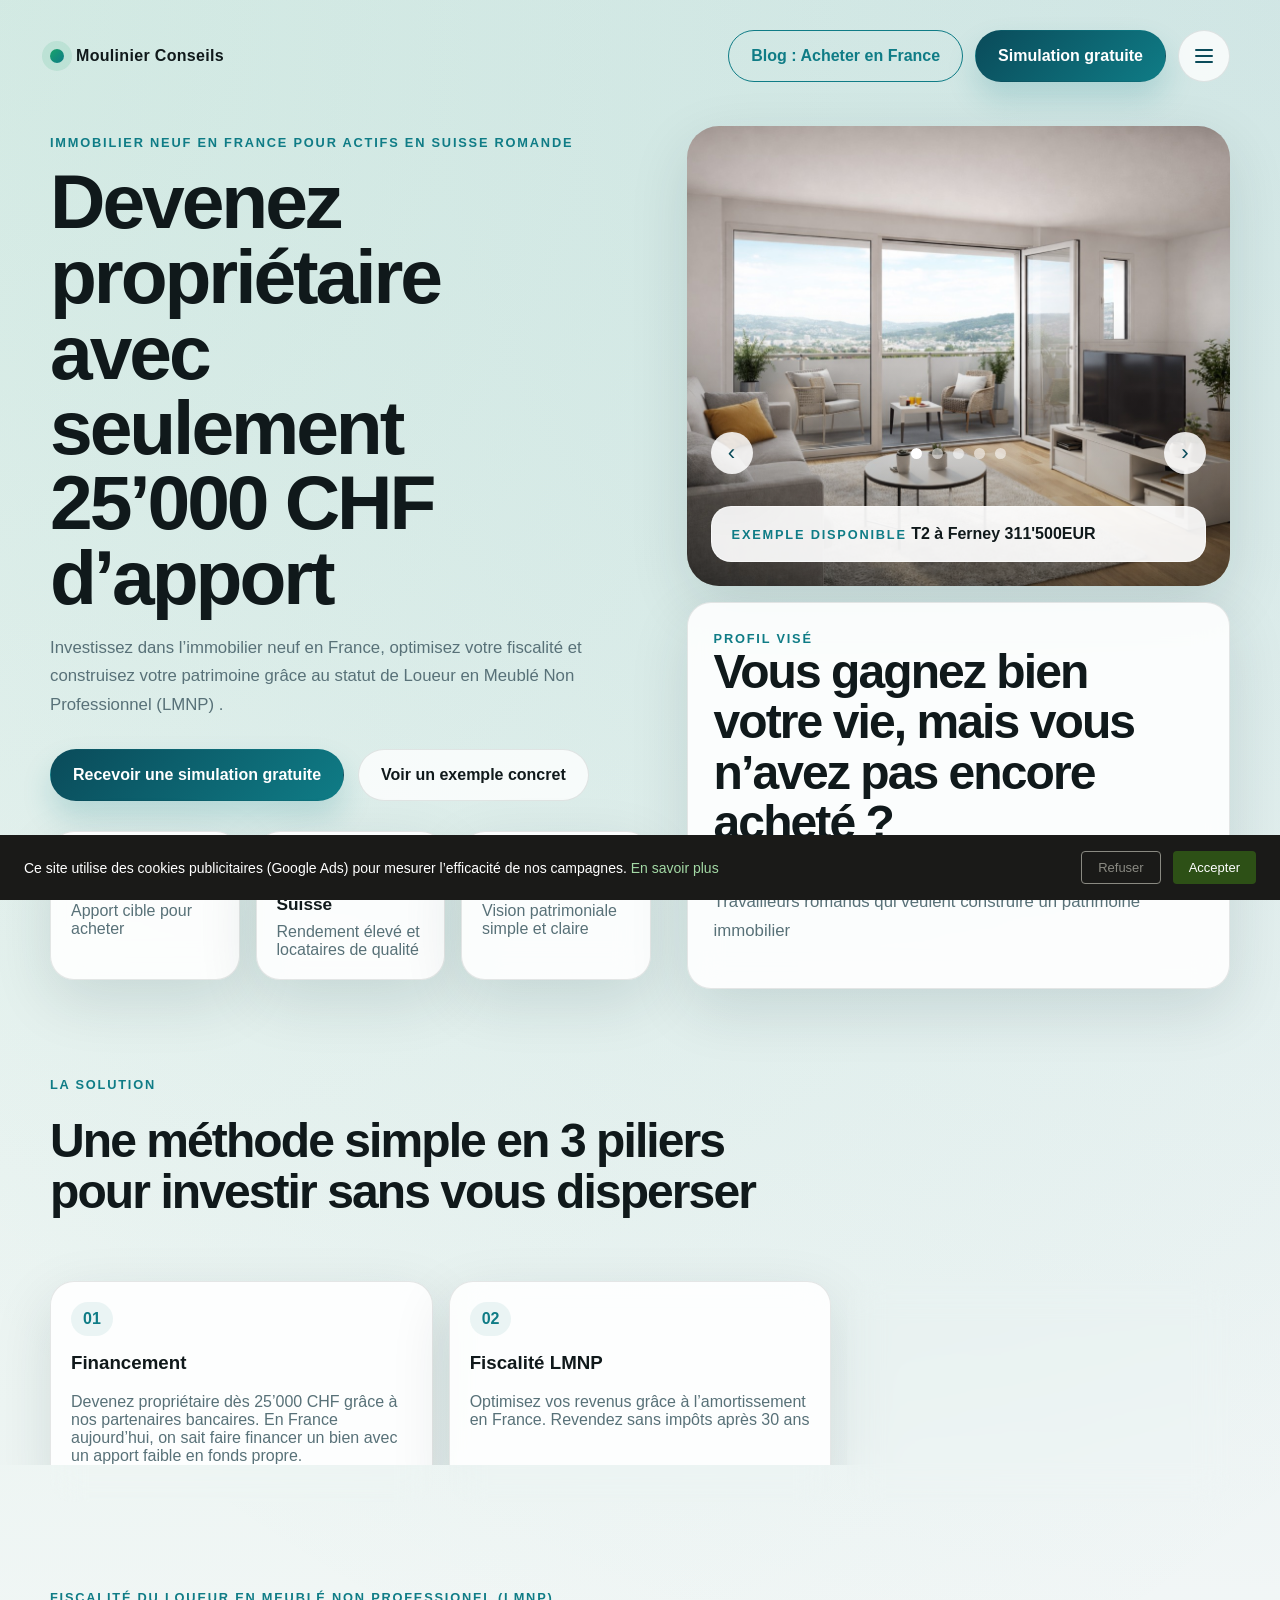
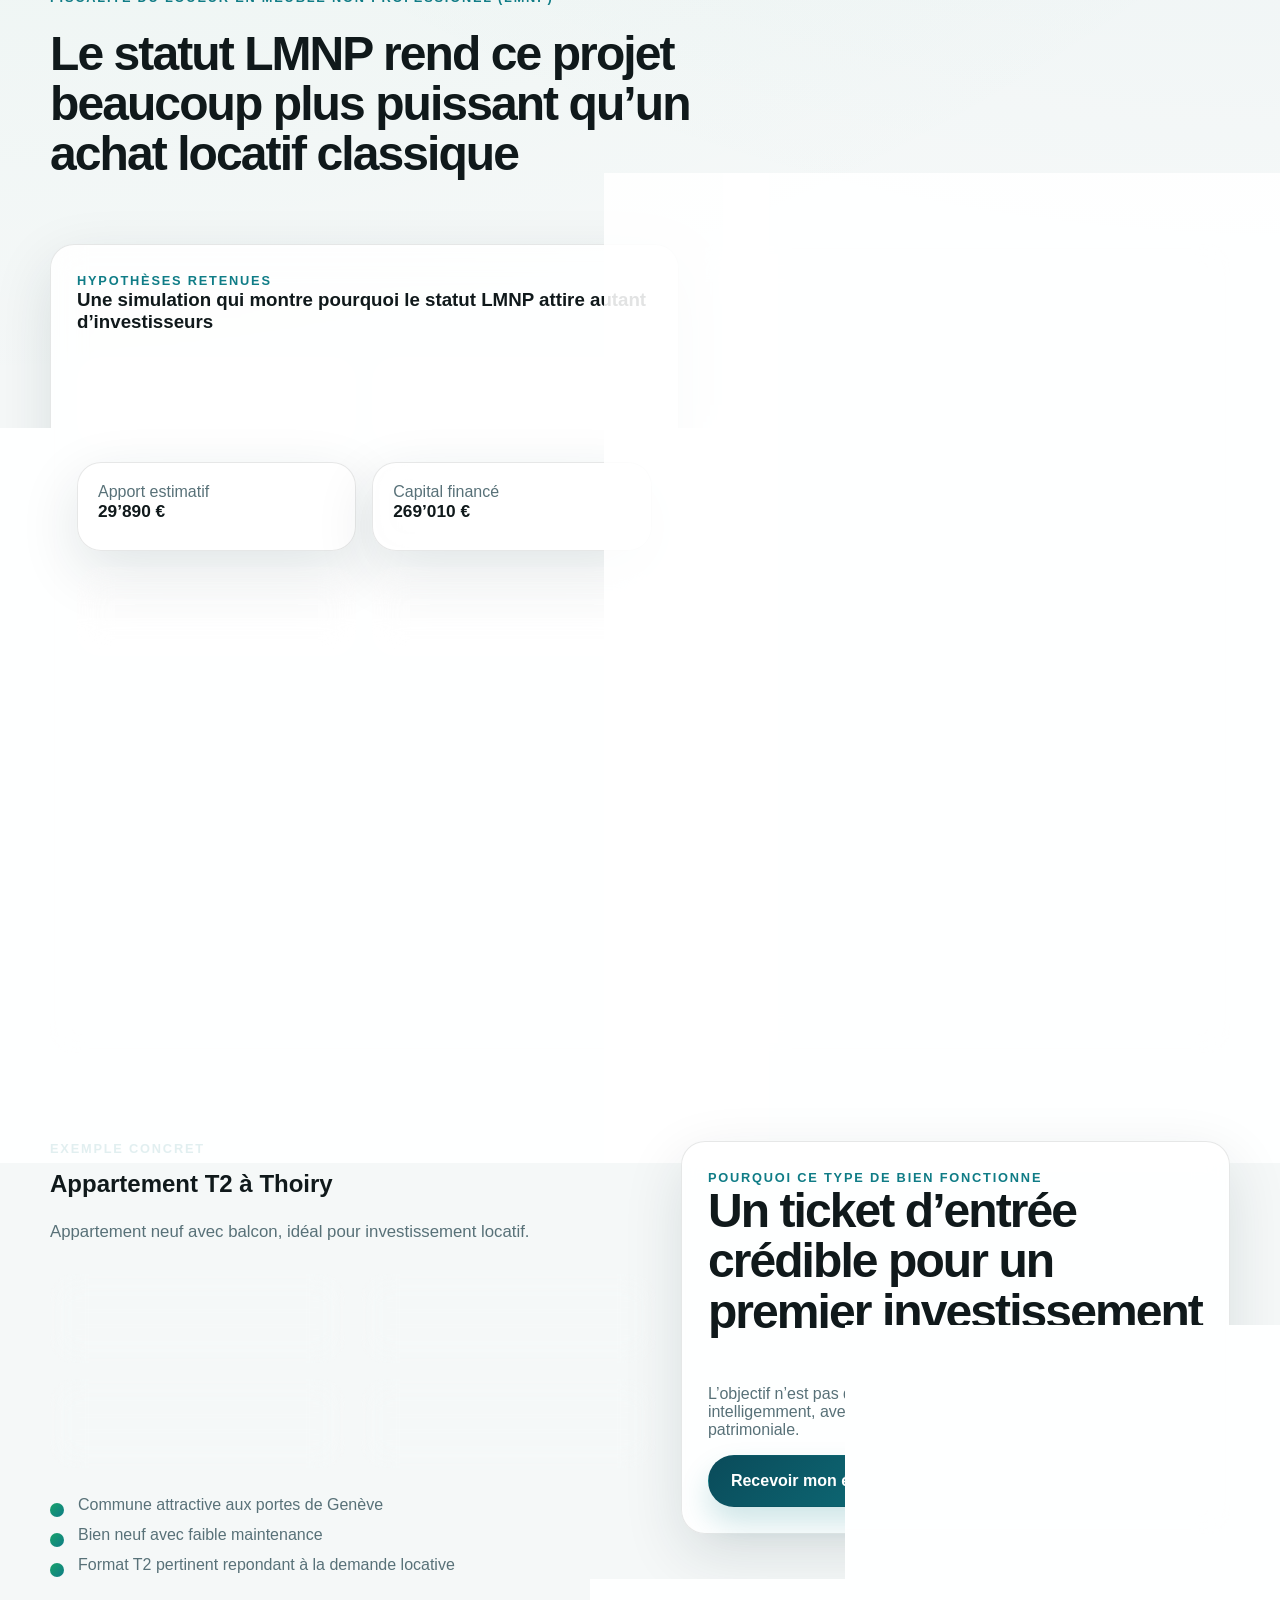
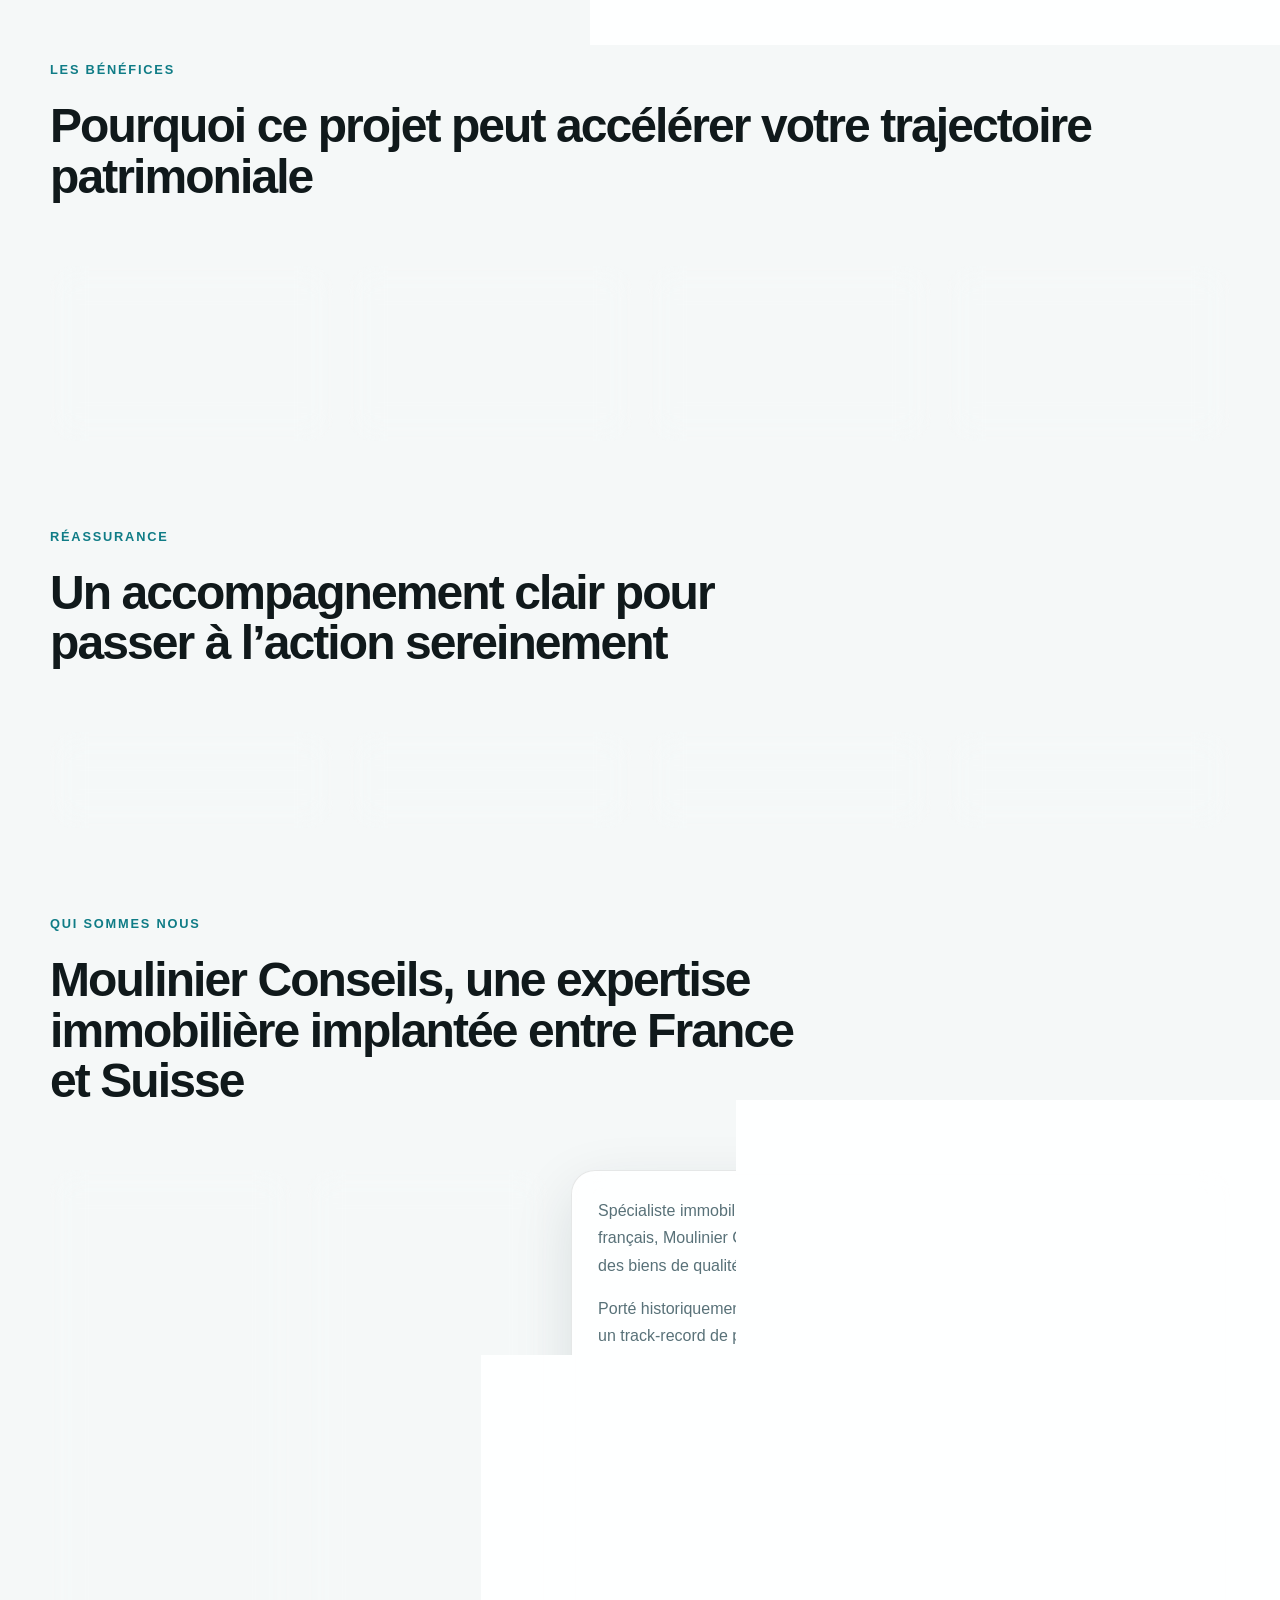
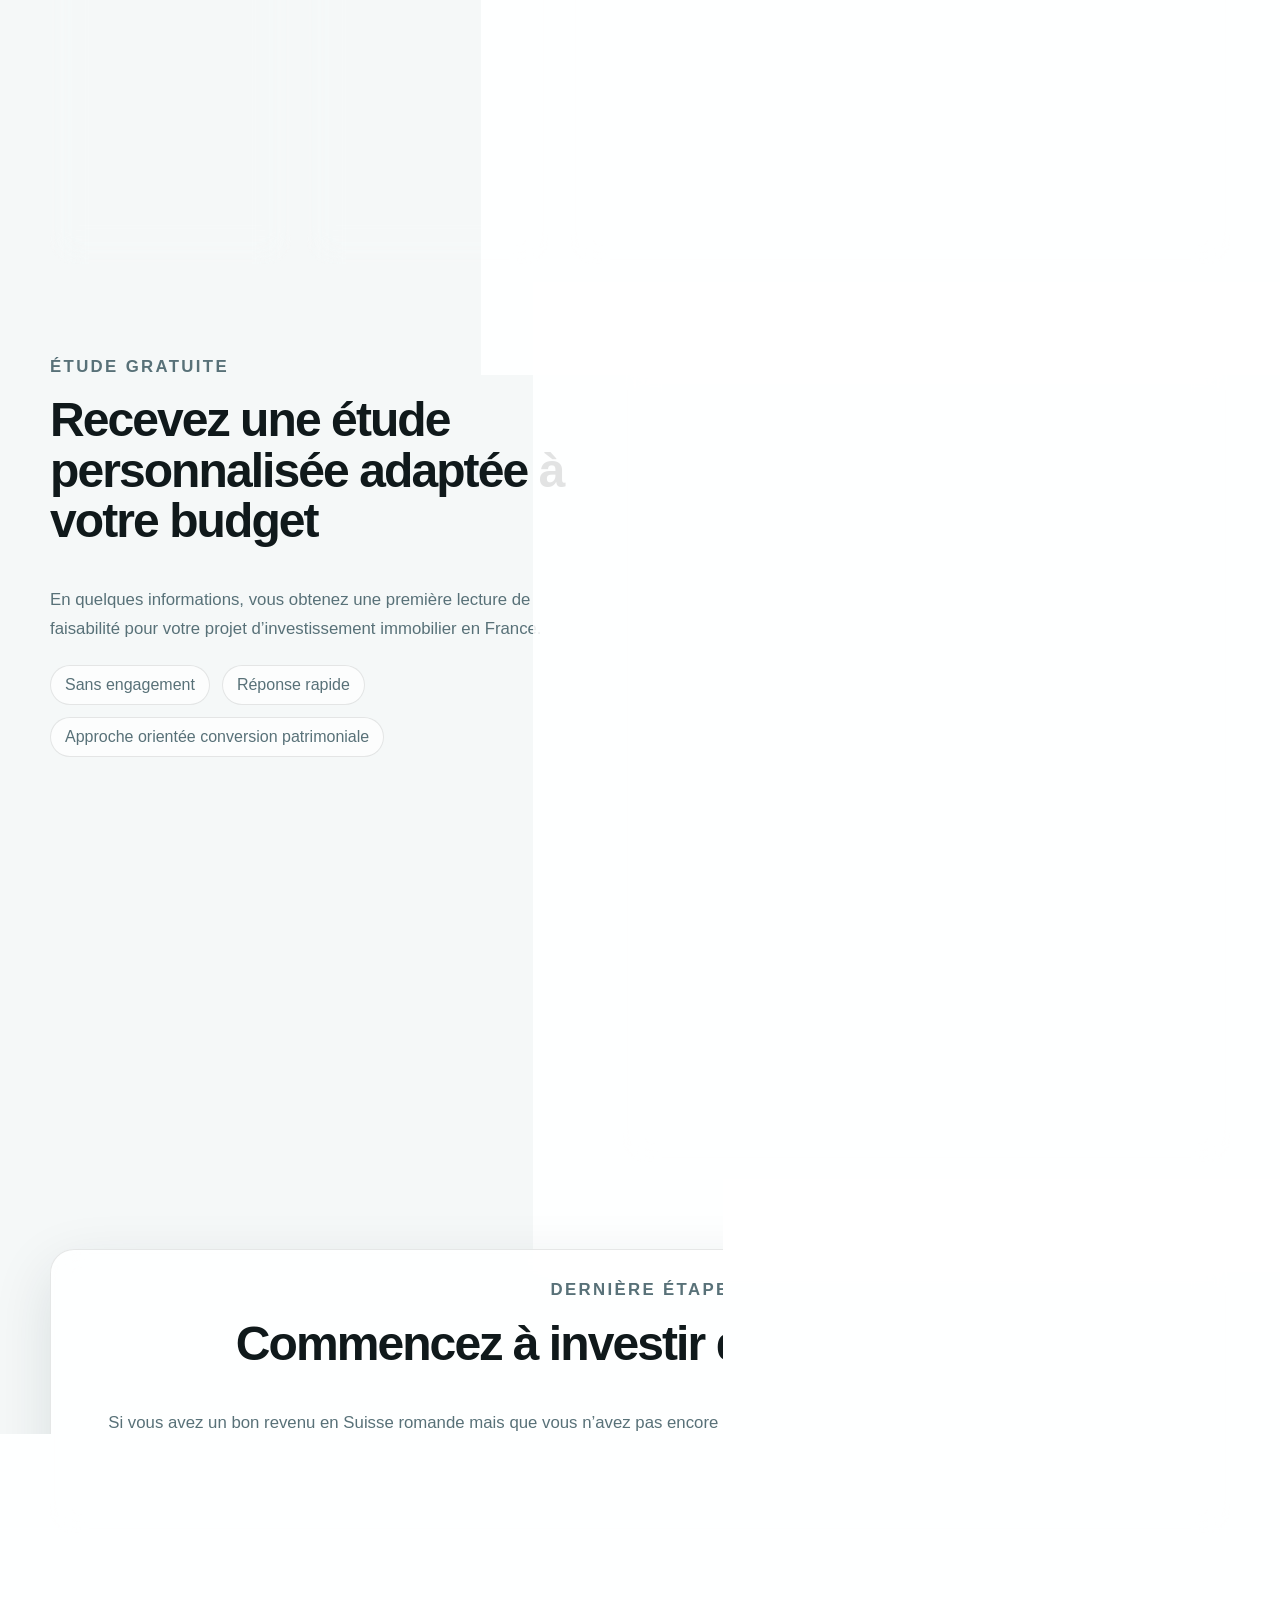
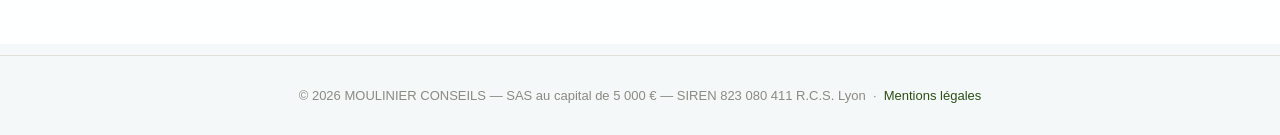
==== commit e4ba2739: "Add files via upload" ====
--- a/index.html
+++ b/index.html
@@ -497,6 +497,24 @@
       </main>
     </div>
 
+    <footer style="text-align:center;padding:2rem 1rem;font-size:13px;color:#8a8a82;border-top:1px solid #e0e0d8;margin-top:2rem;">
+      &copy; 2026 MOULINIER CONSEILS &mdash; SAS au capital de 5 000 &euro; &mdash; SIREN 823 080 411 R.C.S. Lyon
+      &nbsp;&middot;&nbsp;
+      <a href="./mentions-legales.html" style="color:#2d5016;">Mentions légales</a>
+    </footer>
+
+    <!-- Cookie consent banner -->
+    <div id="cookie-banner" style="display:none;position:fixed;bottom:0;left:0;right:0;background:#1a1a18;color:#fff;padding:1rem 1.5rem;z-index:9999;display:flex;flex-wrap:wrap;align-items:center;gap:1rem;justify-content:space-between;">
+      <p style="margin:0;font-size:14px;flex:1;min-width:200px;">
+        Ce site utilise des cookies publicitaires (Google Ads) pour mesurer l&rsquo;efficacité de nos campagnes.
+        <a href="./mentions-legales.html" style="color:#a3d9a5;">En savoir plus</a>
+      </p>
+      <div style="display:flex;gap:0.75rem;flex-shrink:0;">
+        <button onclick="setCookieConsent(false)" style="background:transparent;border:1px solid #8a8a82;color:#8a8a82;padding:8px 16px;border-radius:4px;cursor:pointer;font-size:13px;">Refuser</button>
+        <button onclick="setCookieConsent(true)" style="background:#2d5016;border:none;color:#fff;padding:8px 16px;border-radius:4px;cursor:pointer;font-size:13px;">Accepter</button>
+      </div>
+    </div>
+
     <script src="./app.js"></script>
   <script type="application/ld+json">
 [
@@ -610,5 +628,42 @@
   }
 ]
   </script>
+  <script>
+    (function() {
+      var consent = localStorage.getItem('cookieConsent');
+      if (consent === null) {
+        document.getElementById('cookie-banner').style.display = 'flex';
+      } else if (consent === 'true') {
+        loadTrackers();
+      }
+    })();
+
+    function setCookieConsent(accepted) {
+      localStorage.setItem('cookieConsent', accepted);
+      document.getElementById('cookie-banner').style.display = 'none';
+      if (accepted) loadTrackers();
+    }
+
+    function loadTrackers() {
+      window.dataLayer = window.dataLayer || [];
+      function gtag(){dataLayer.push(arguments);}
+      window.gtag = gtag;
+      gtag('js', new Date());
+
+      var s = document.createElement('script');
+      s.async = true;
+      s.src = 'https://www.googletagmanager.com/gtag/js?id=G-Z4DKR0HVZM';
+      s.onload = function() {
+        gtag('config', 'G-Z4DKR0HVZM');
+        gtag('config', 'AW-18111852112');
+      };
+      document.head.appendChild(s);
+    }
+
+    window.__resetCookieConsent = function() {
+      localStorage.removeItem('cookieConsent');
+      document.getElementById('cookie-banner').style.display = 'flex';
+    };
+  </script>
   </body>
 </html>
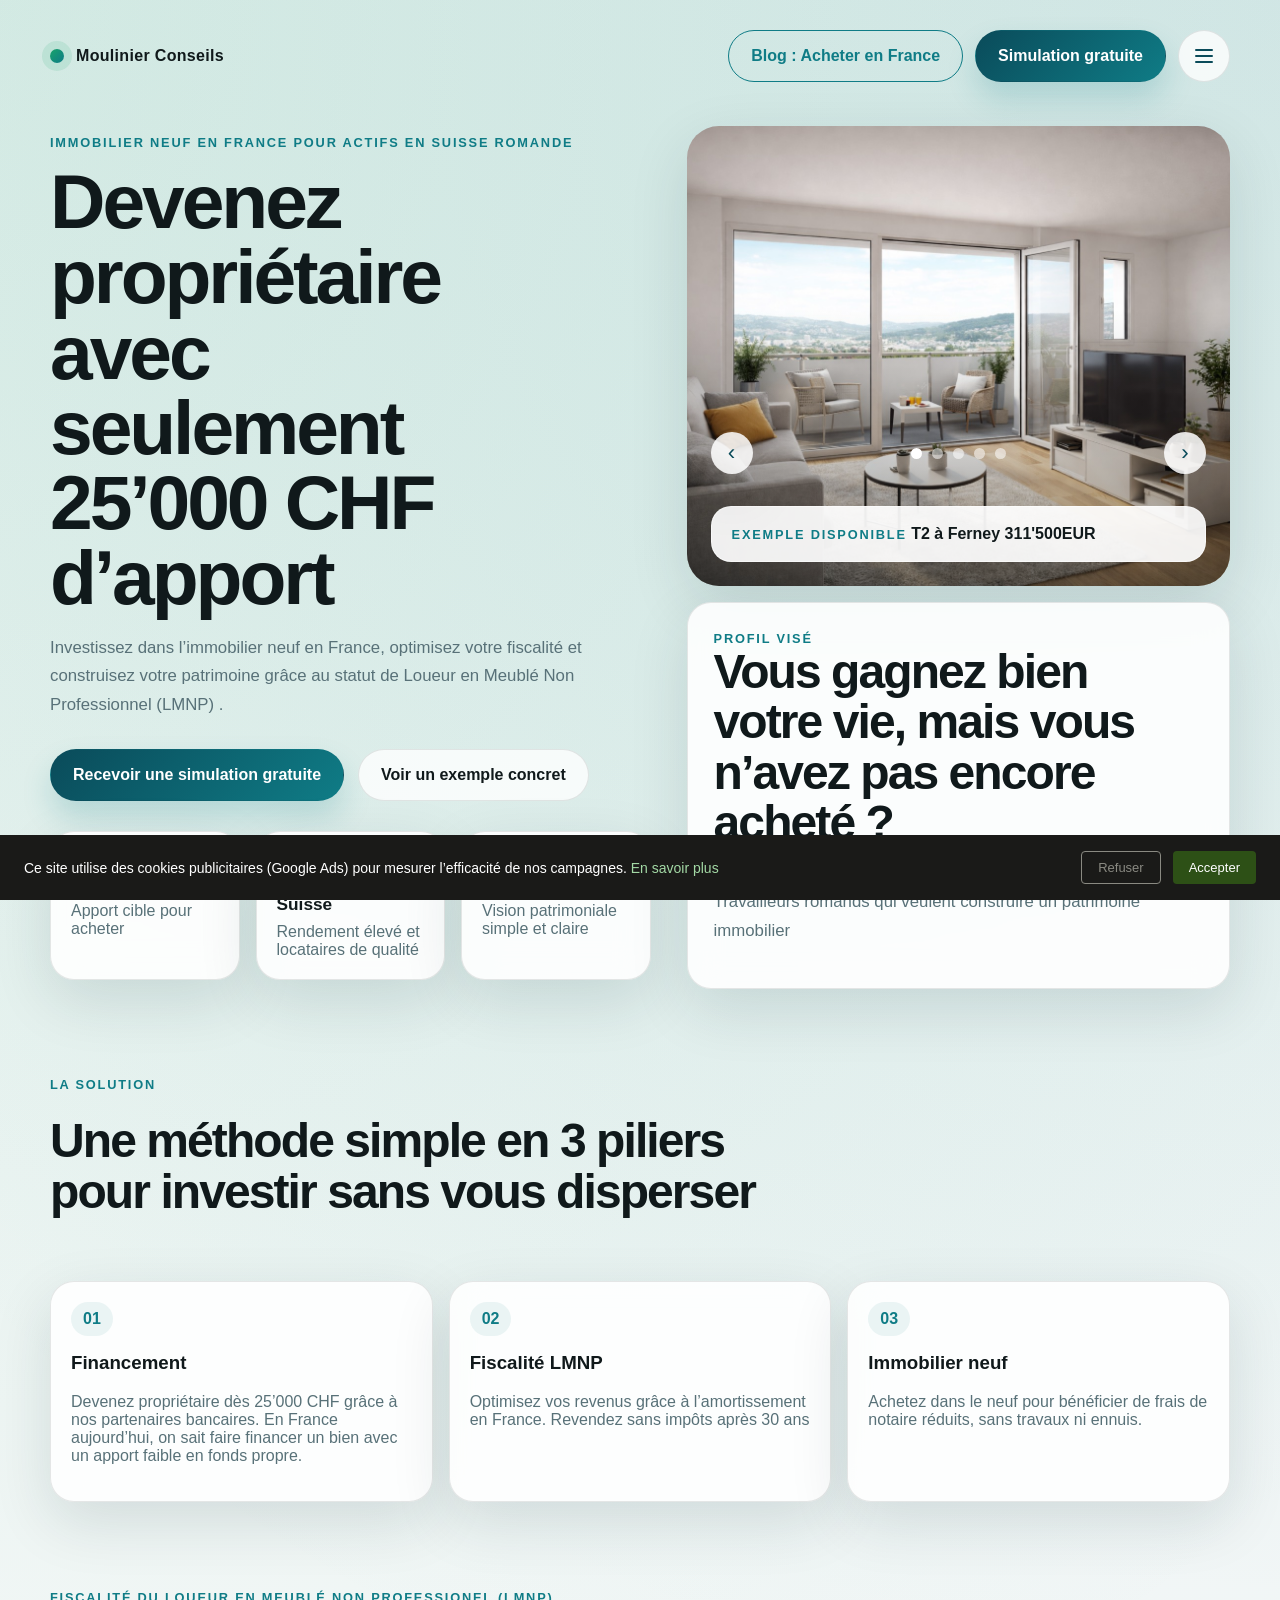
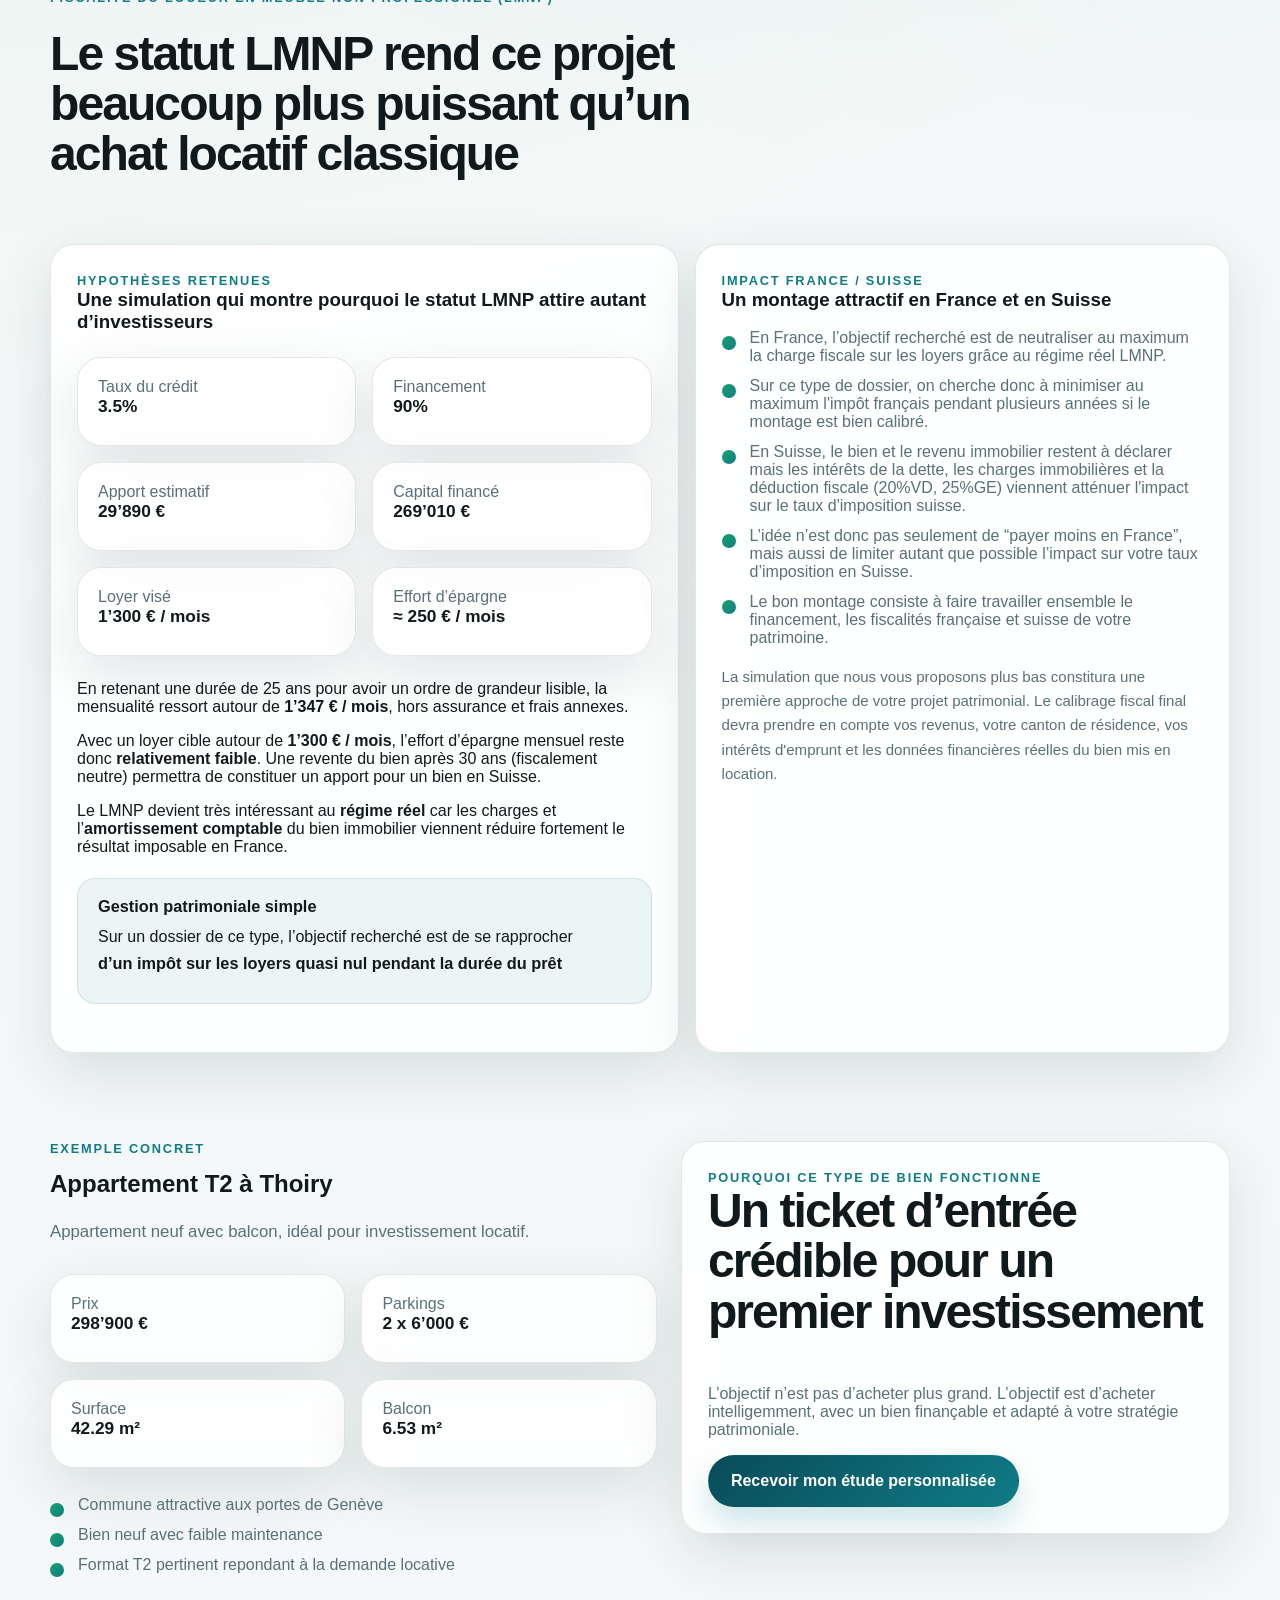
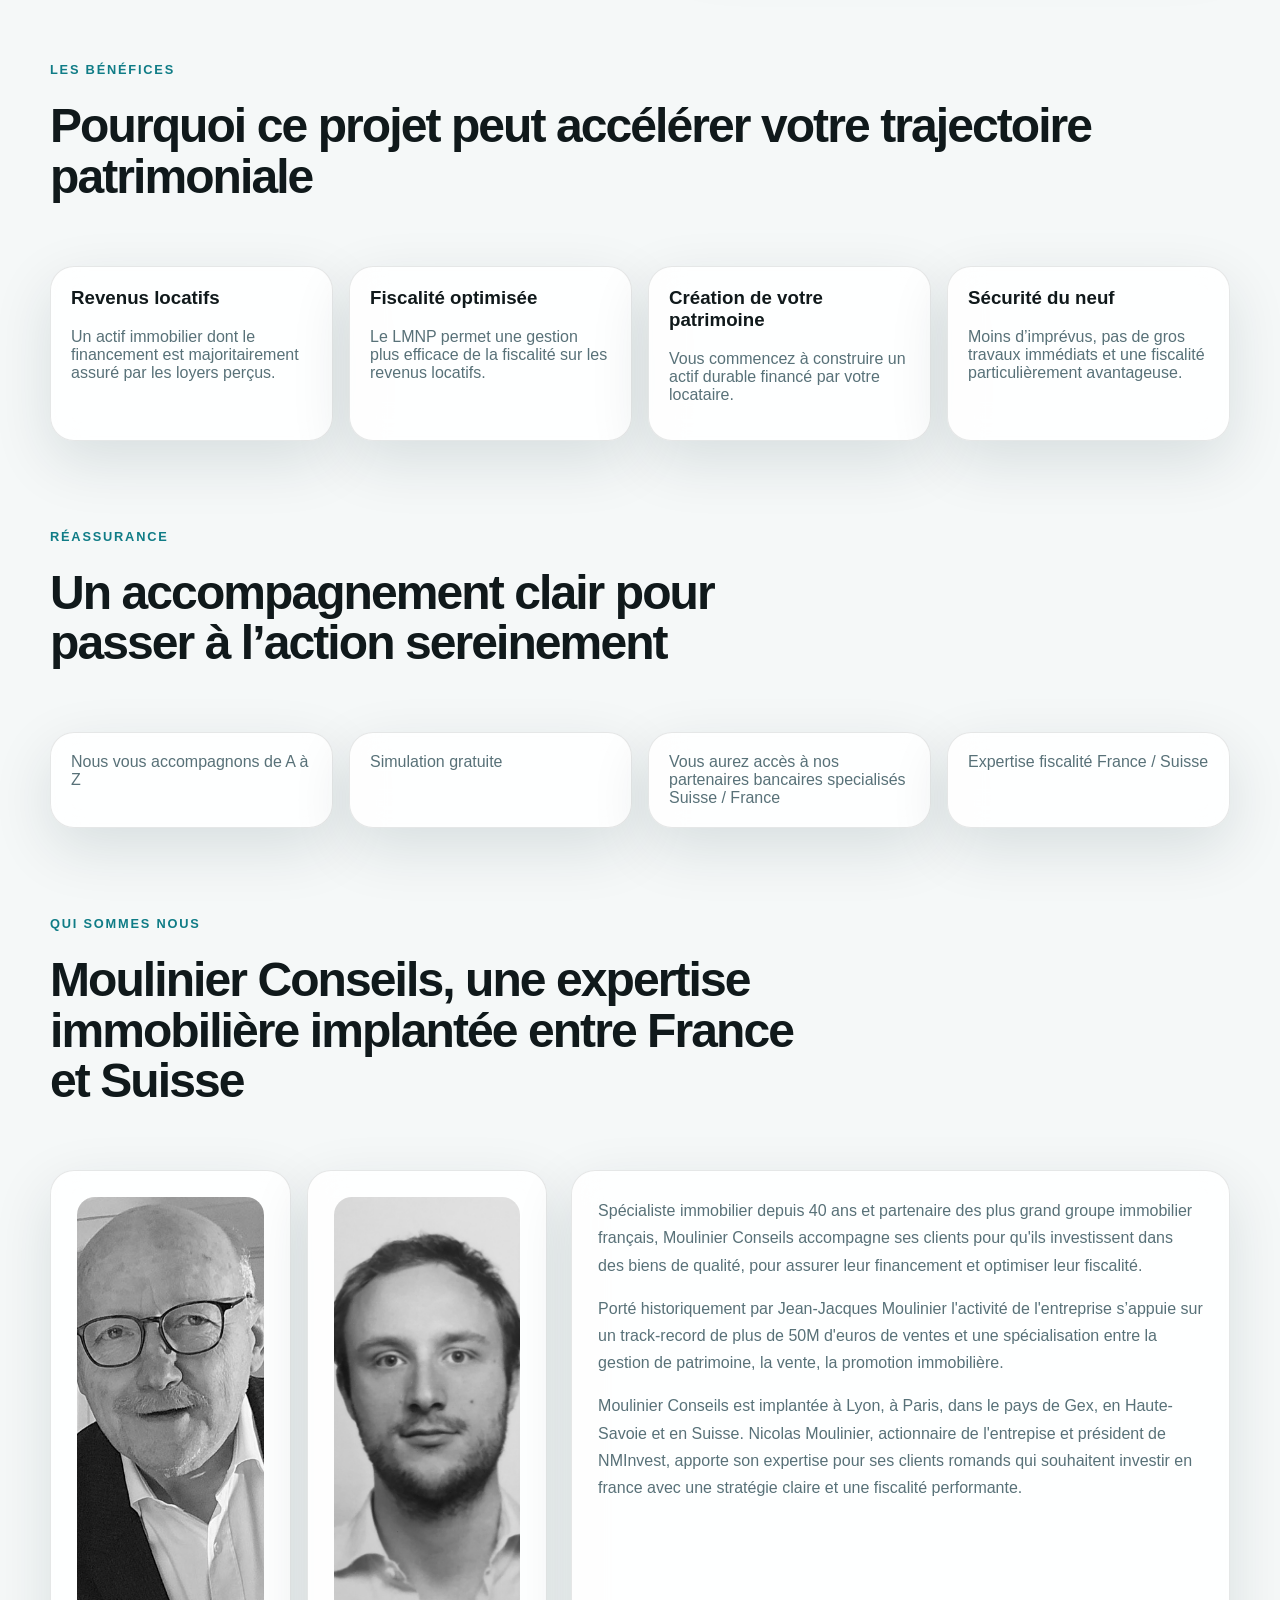
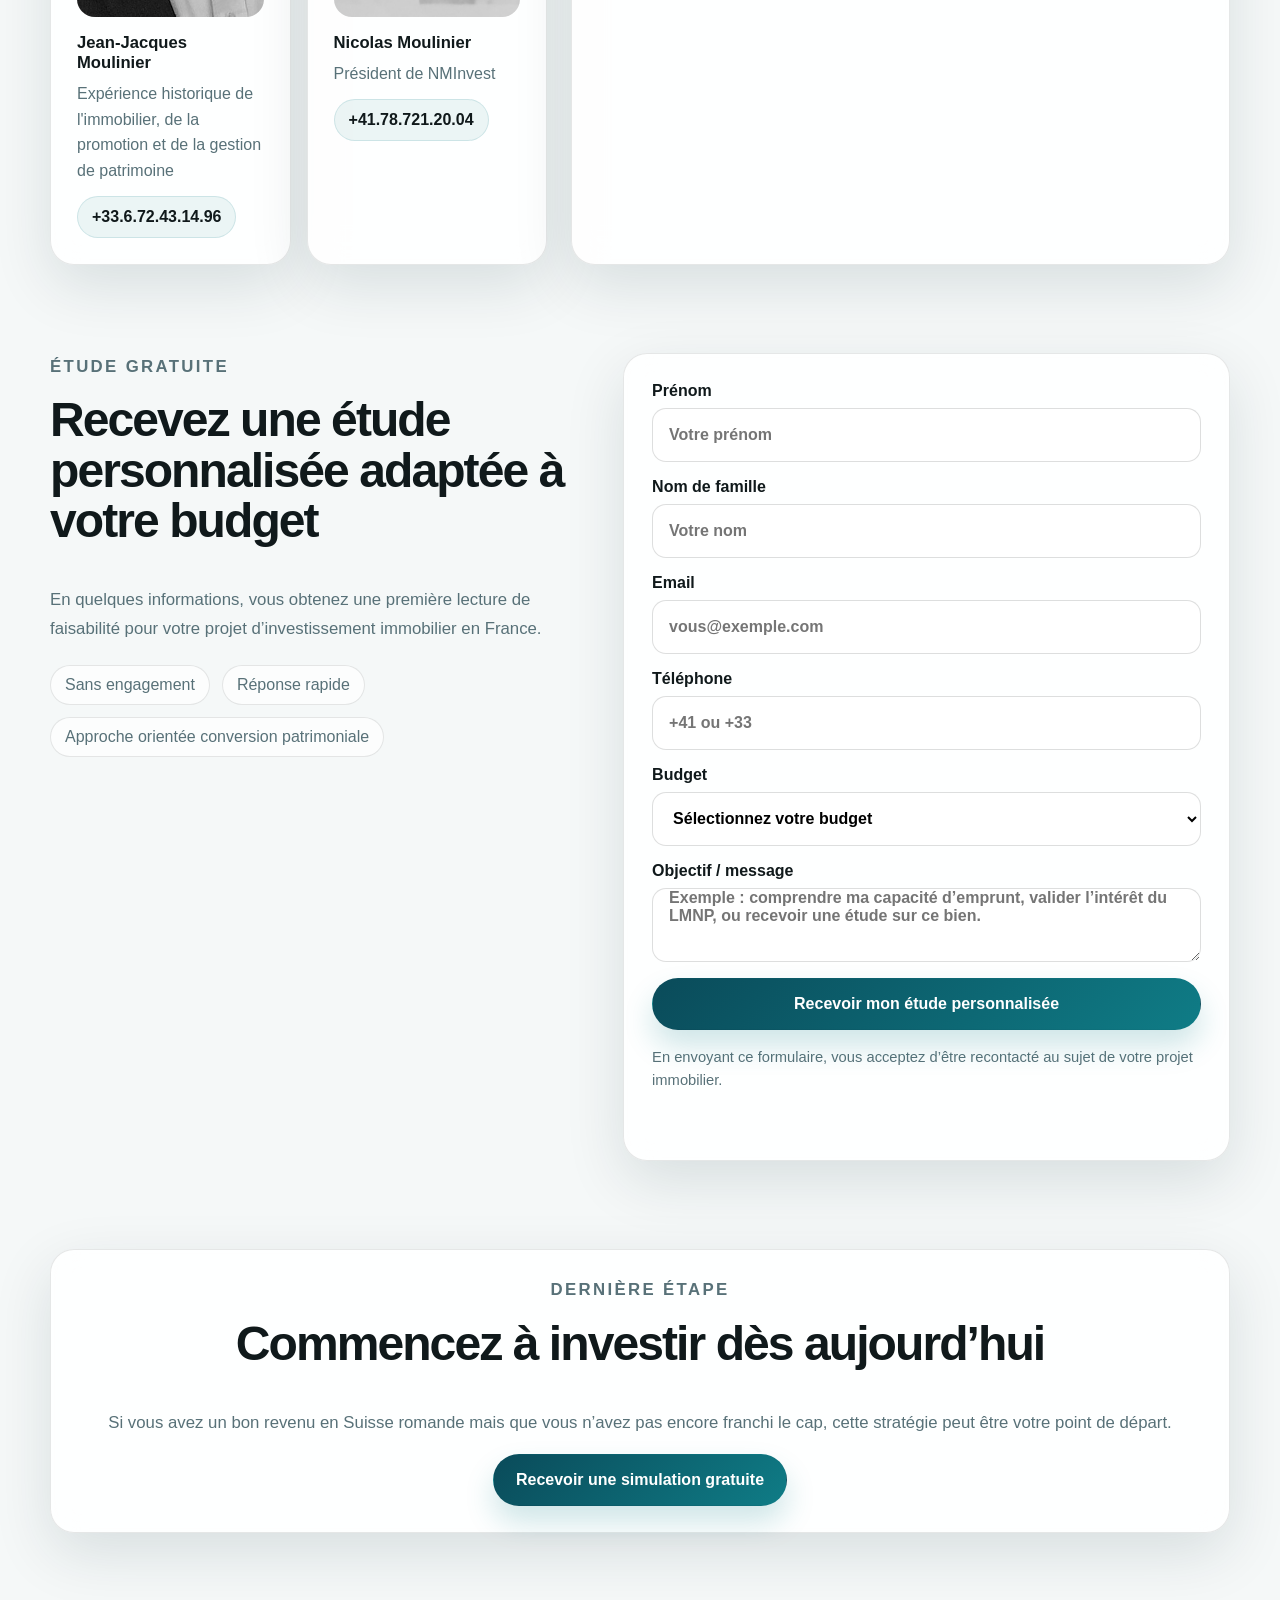
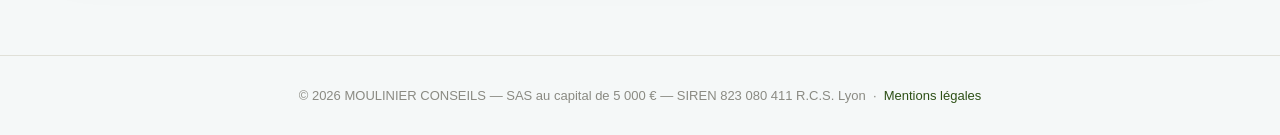
==== commit ec748ff3: "Add files via upload" ====
--- a/index.html
+++ b/index.html
@@ -24,6 +24,26 @@
     <link rel="canonical" href="https://moulinierconseils.com/">
     <link rel="preload" as="image" href="./assets/thoiry-hero.jpg" />
     <link rel="stylesheet" href="./styles.css" />
+
+    <!-- Google Consent Mode v2 — default denied until user accepts -->
+    <script>
+      window.dataLayer = window.dataLayer || [];
+      function gtag(){dataLayer.push(arguments);}
+      var _consent = localStorage.getItem('cookieConsent');
+      gtag('consent', 'default', {
+        'ad_storage':            _consent === 'true' ? 'granted' : 'denied',
+        'analytics_storage':     _consent === 'true' ? 'granted' : 'denied',
+        'ad_user_data':          _consent === 'true' ? 'granted' : 'denied',
+        'ad_personalization':    _consent === 'true' ? 'granted' : 'denied',
+        'wait_for_update': 500
+      });
+    </script>
+    <script async src="https://www.googletagmanager.com/gtag/js?id=G-Z4DKR0HVZM"></script>
+    <script>
+      gtag('js', new Date());
+      gtag('config', 'G-Z4DKR0HVZM');
+      gtag('config', 'AW-18111852112');
+    </script>
   </head>
   <body>
     <div class="page-shell">
@@ -641,23 +661,13 @@
     function setCookieConsent(accepted) {
       localStorage.setItem('cookieConsent', accepted);
       document.getElementById('cookie-banner').style.display = 'none';
-      if (accepted) loadTrackers();
-    }
-
-    function loadTrackers() {
-      window.dataLayer = window.dataLayer || [];
-      function gtag(){dataLayer.push(arguments);}
-      window.gtag = gtag;
-      gtag('js', new Date());
-
-      var s = document.createElement('script');
-      s.async = true;
-      s.src = 'https://www.googletagmanager.com/gtag/js?id=G-Z4DKR0HVZM';
-      s.onload = function() {
-        gtag('config', 'G-Z4DKR0HVZM');
-        gtag('config', 'AW-18111852112');
-      };
-      document.head.appendChild(s);
+      var state = accepted ? 'granted' : 'denied';
+      gtag('consent', 'update', {
+        'ad_storage':         state,
+        'analytics_storage':  state,
+        'ad_user_data':       state,
+        'ad_personalization': state
+      });
     }
 
     window.__resetCookieConsent = function() {
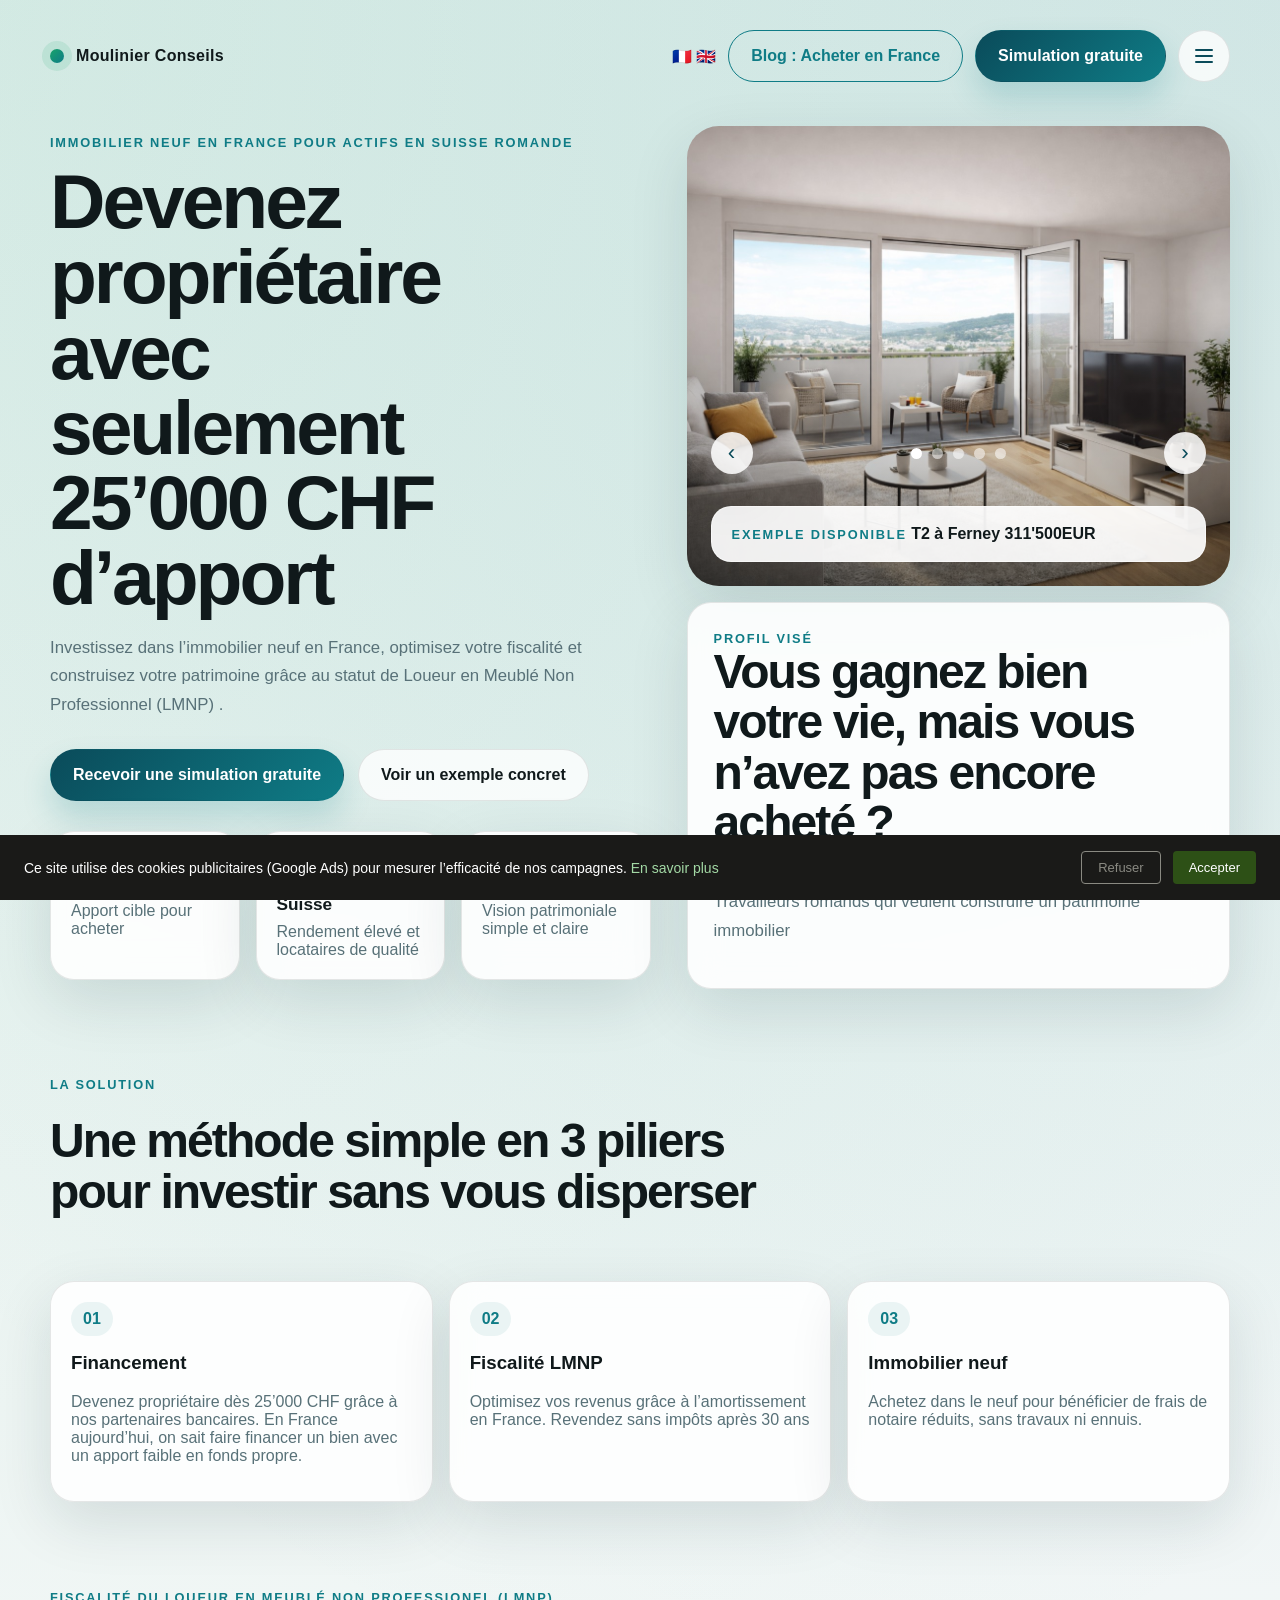
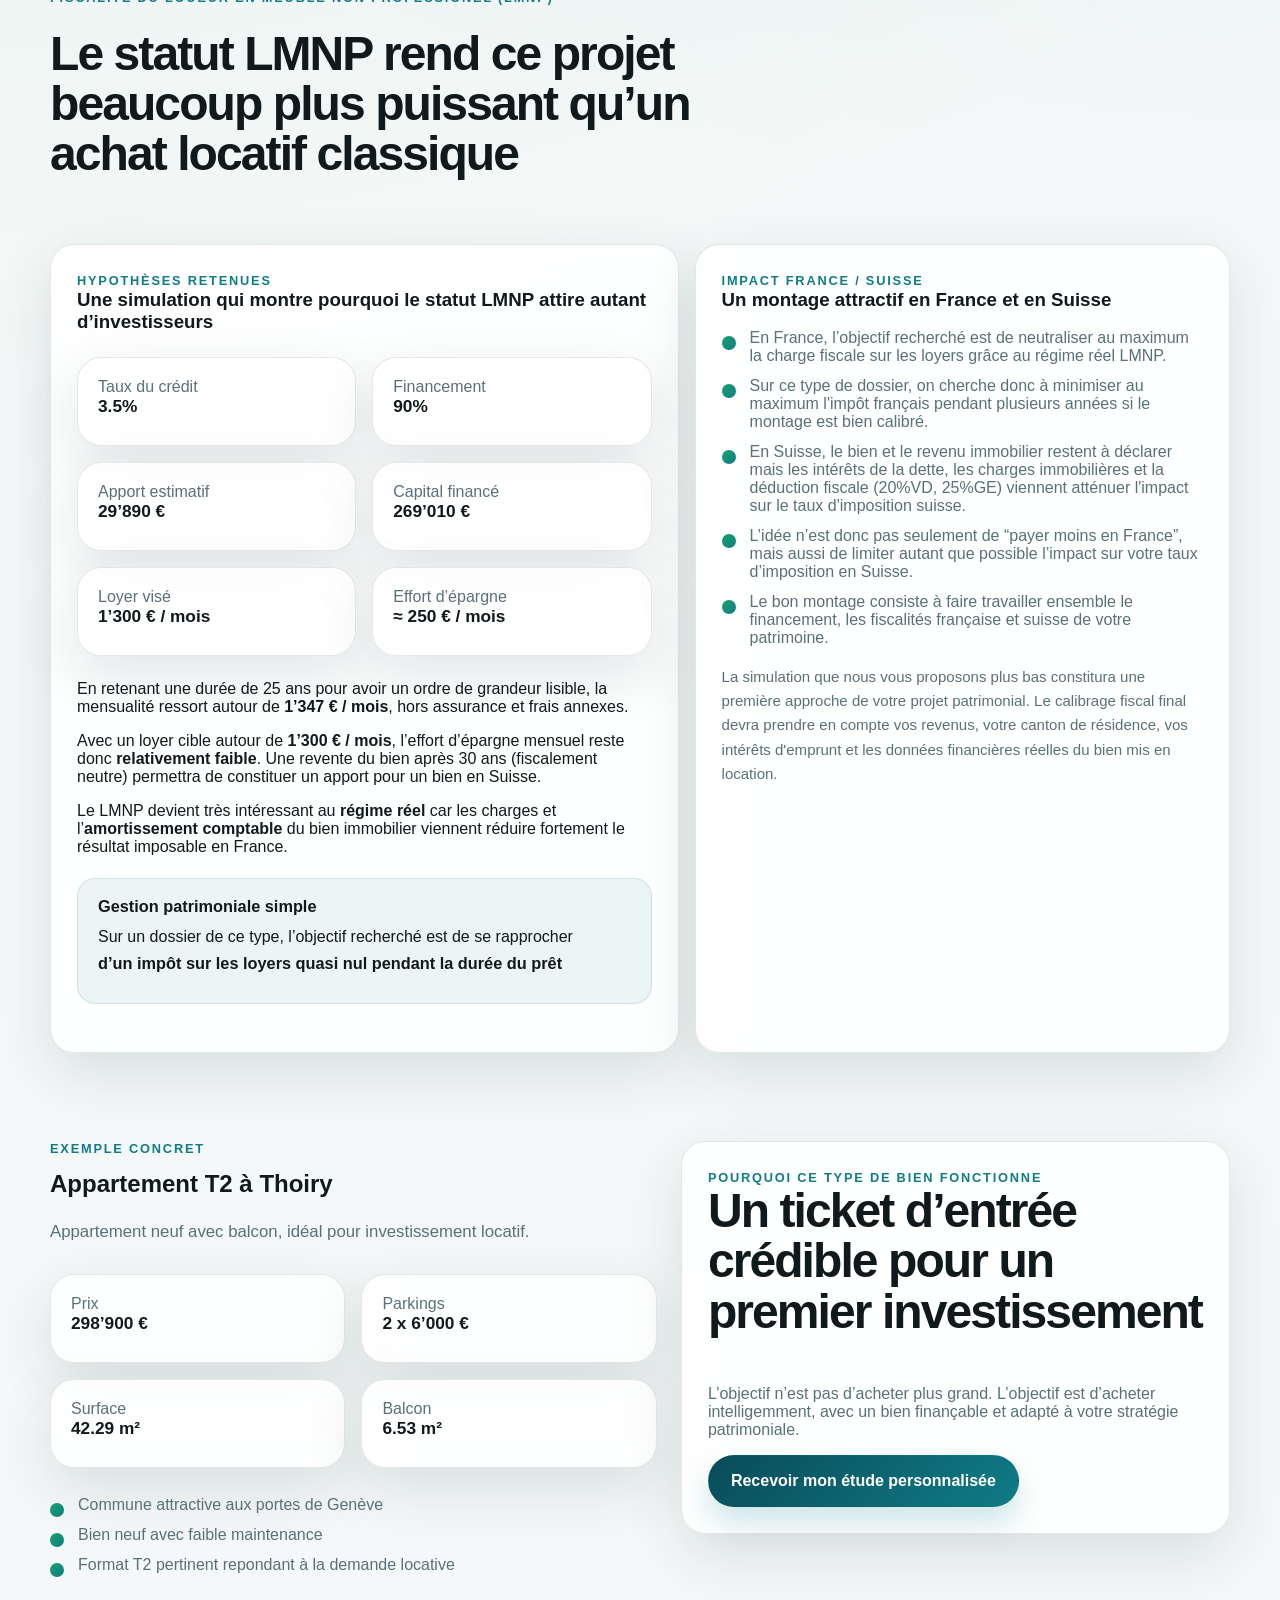
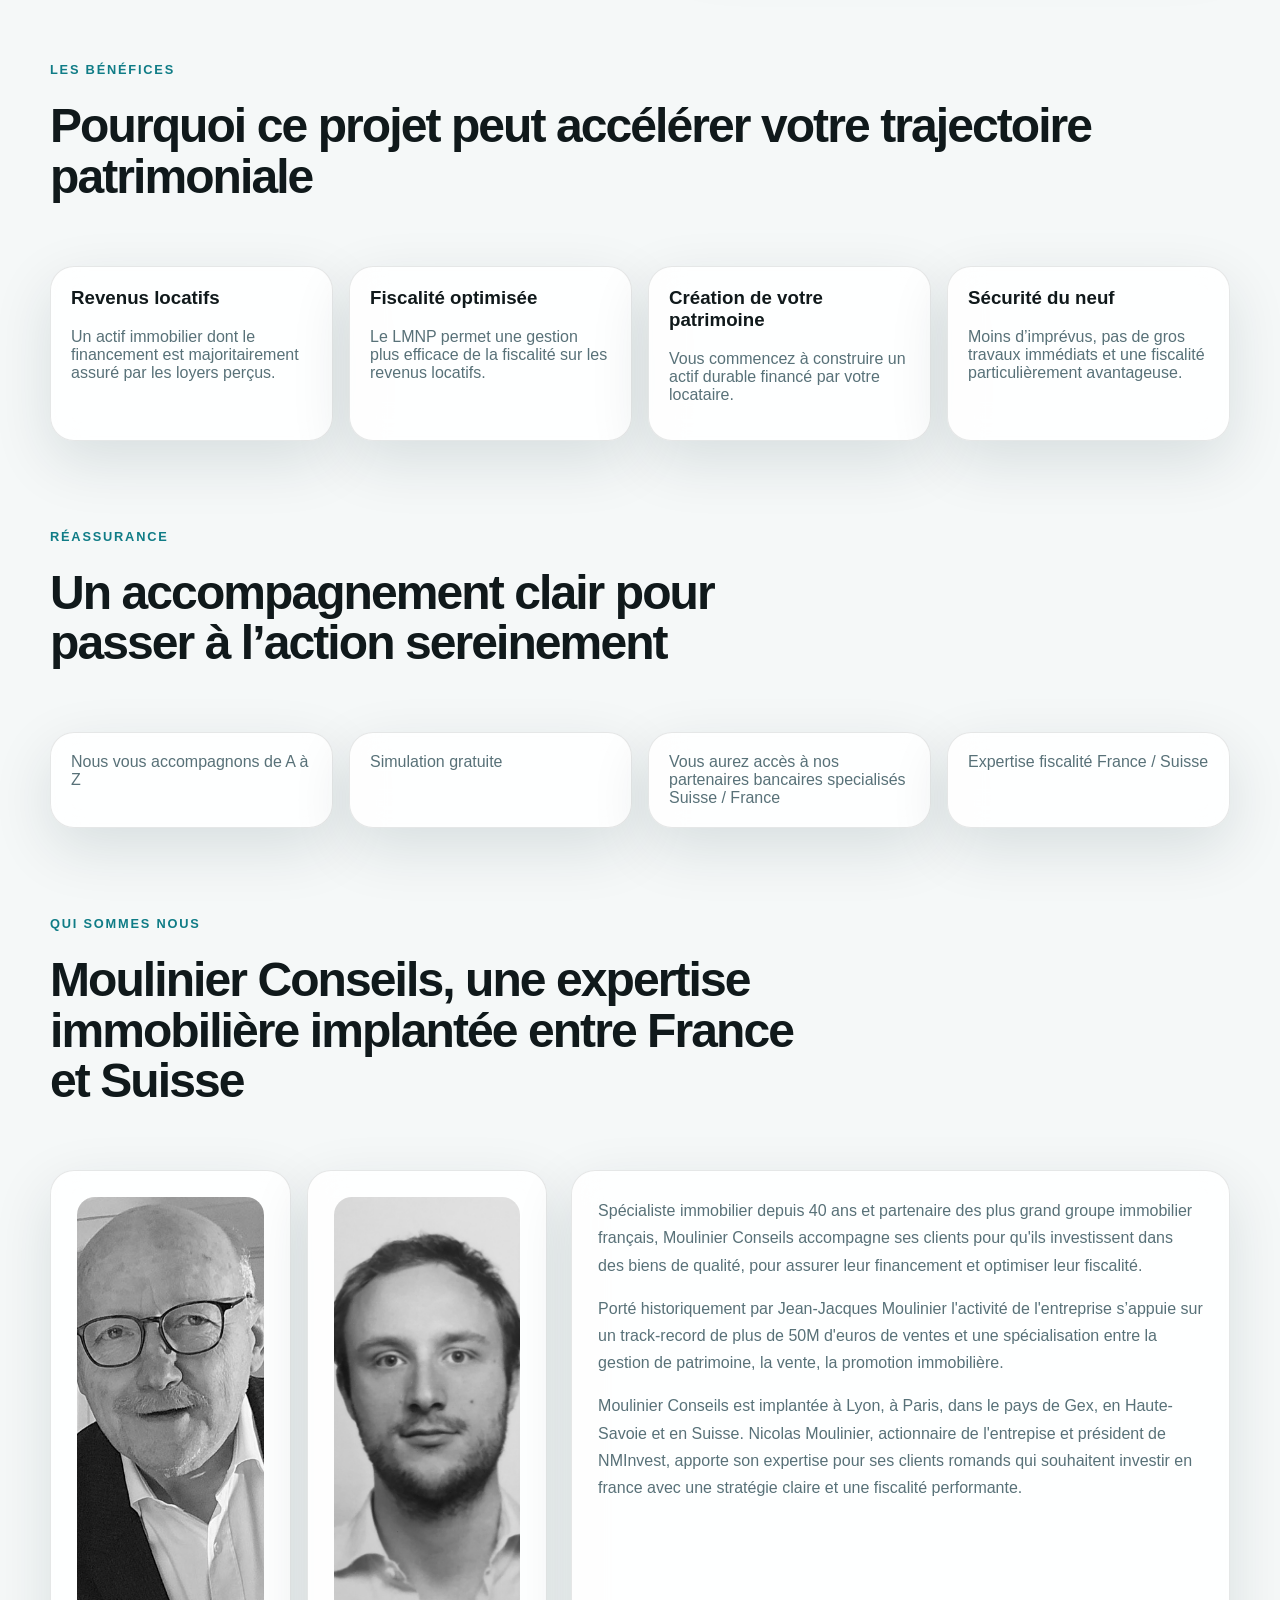
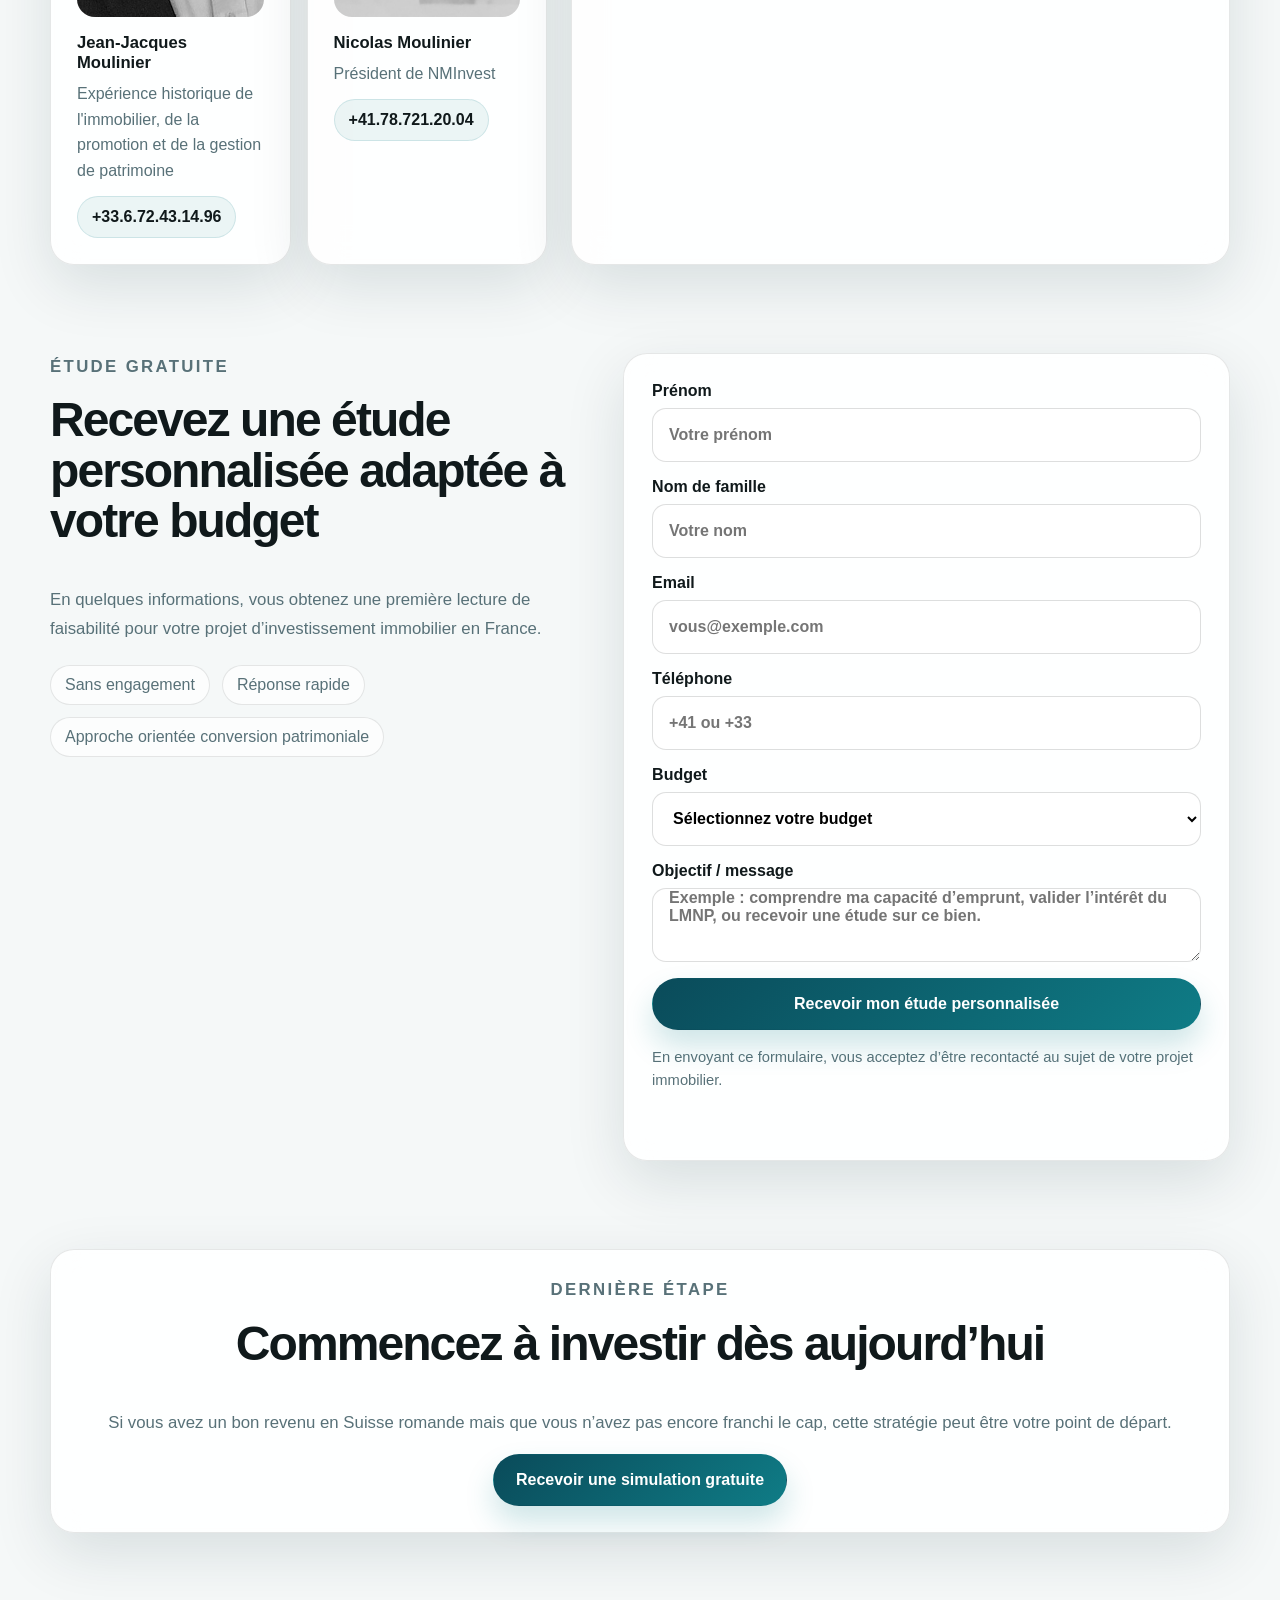
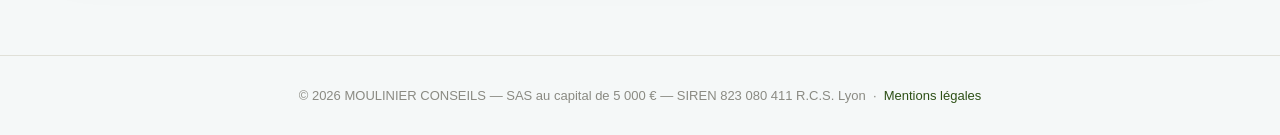
==== commit 743765f4: "Add files via upload" ====
--- a/index.html
+++ b/index.html
@@ -53,6 +53,10 @@
           <span>Moulinier Conseils</span>
         </a>
         <div class="header-actions">
+          <div class="lang-switcher">
+            <a href="./index.html" class="lang-btn lang-btn--active" title="Français">🇫🇷</a>
+            <a href="./index-en.html" class="lang-btn" title="English">🇬🇧</a>
+          </div>
           <a class="header-cta header-cta--secondary" href="./article-acheter-france-salaire-suisse.html">Blog&nbsp;: Acheter en France</a>
           <a class="header-cta" href="#formulaire">Simulation gratuite</a>
           <button
@@ -653,8 +657,6 @@
       var consent = localStorage.getItem('cookieConsent');
       if (consent === null) {
         document.getElementById('cookie-banner').style.display = 'flex';
-      } else if (consent === 'true') {
-        loadTrackers();
       }
     })();
 
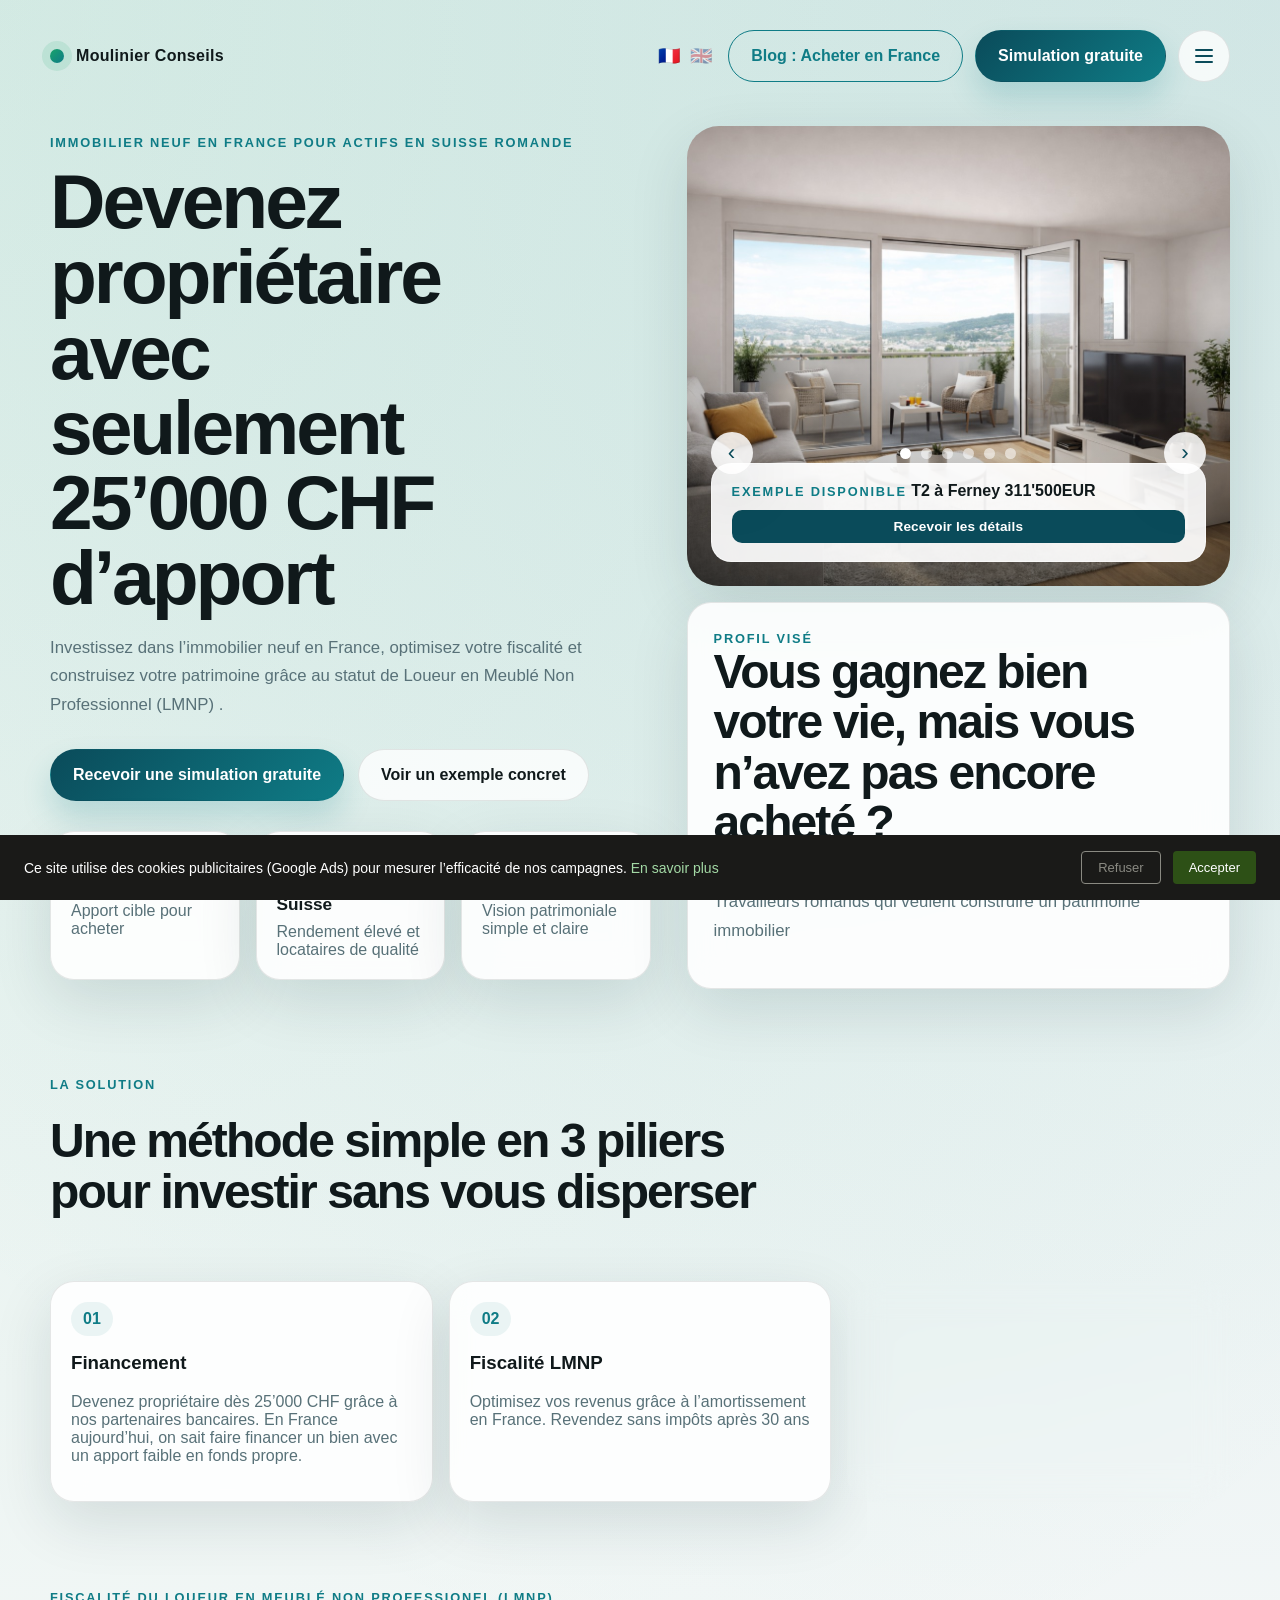
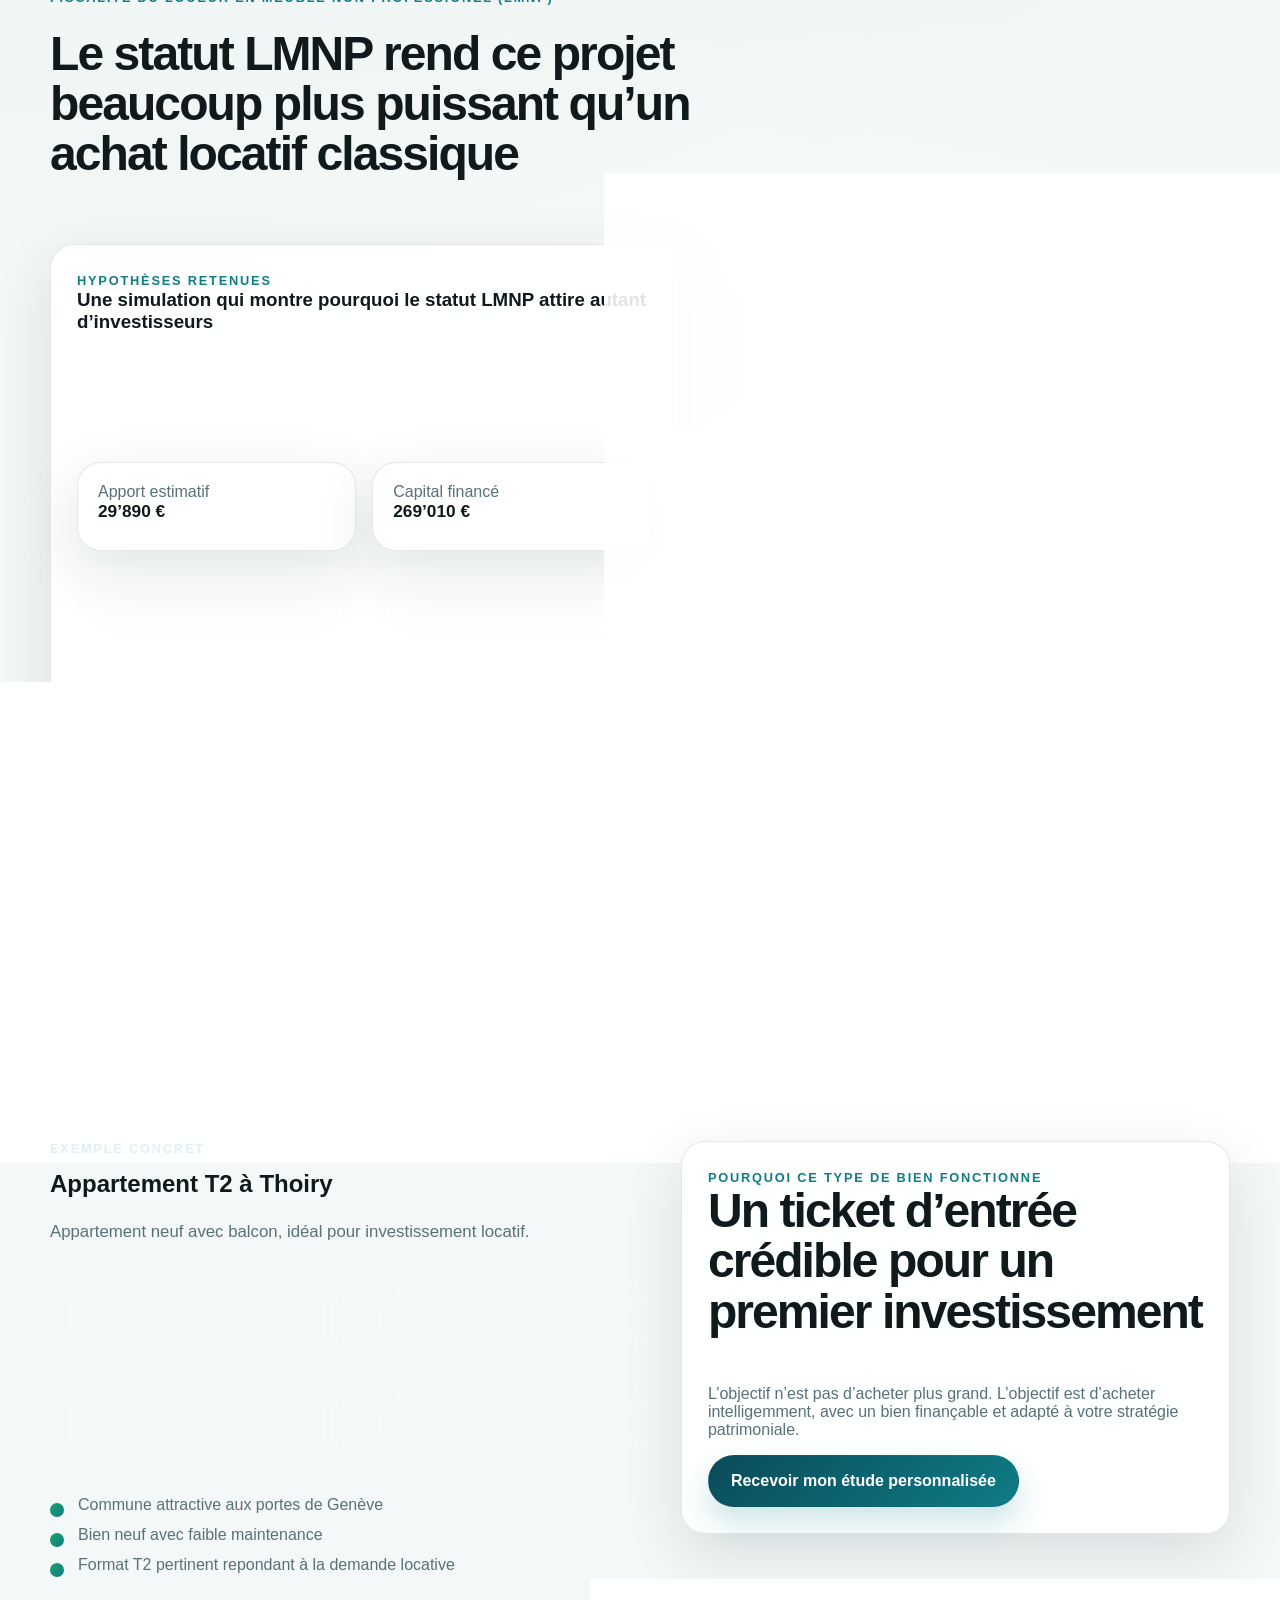
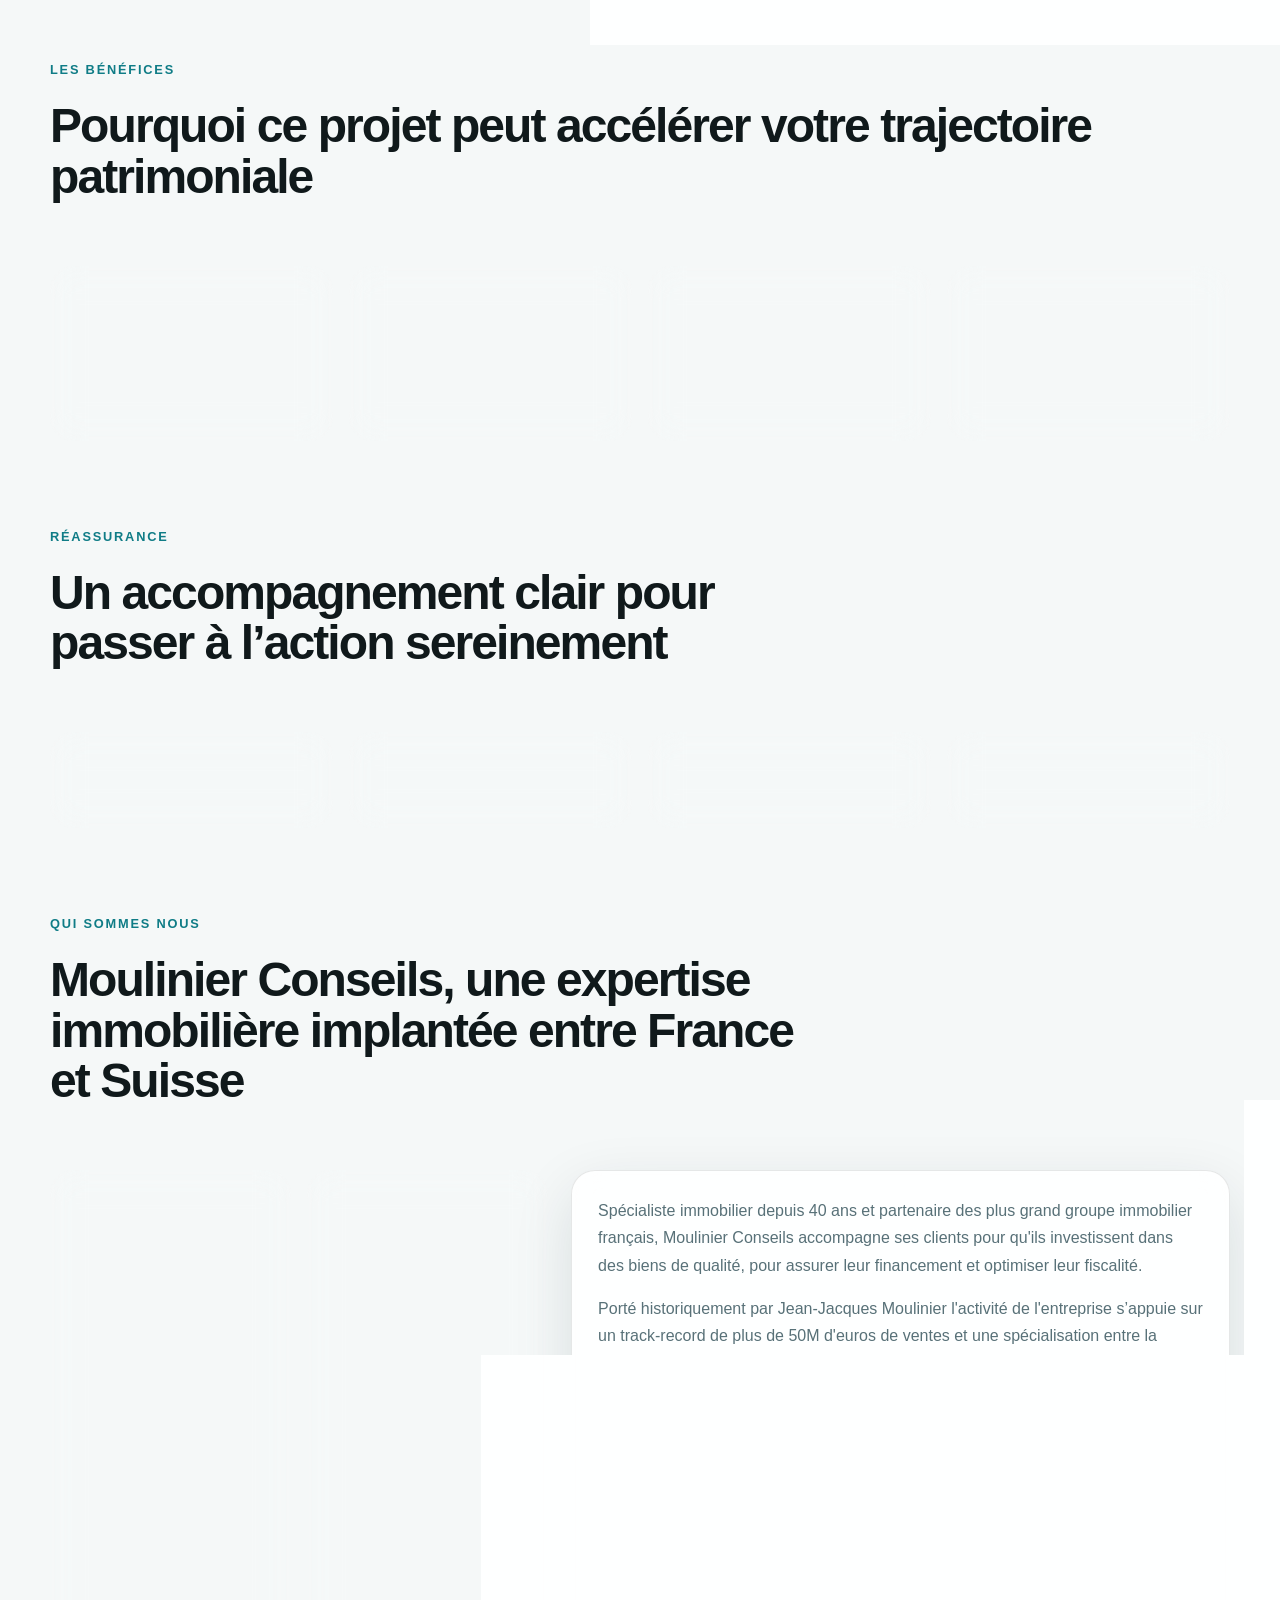
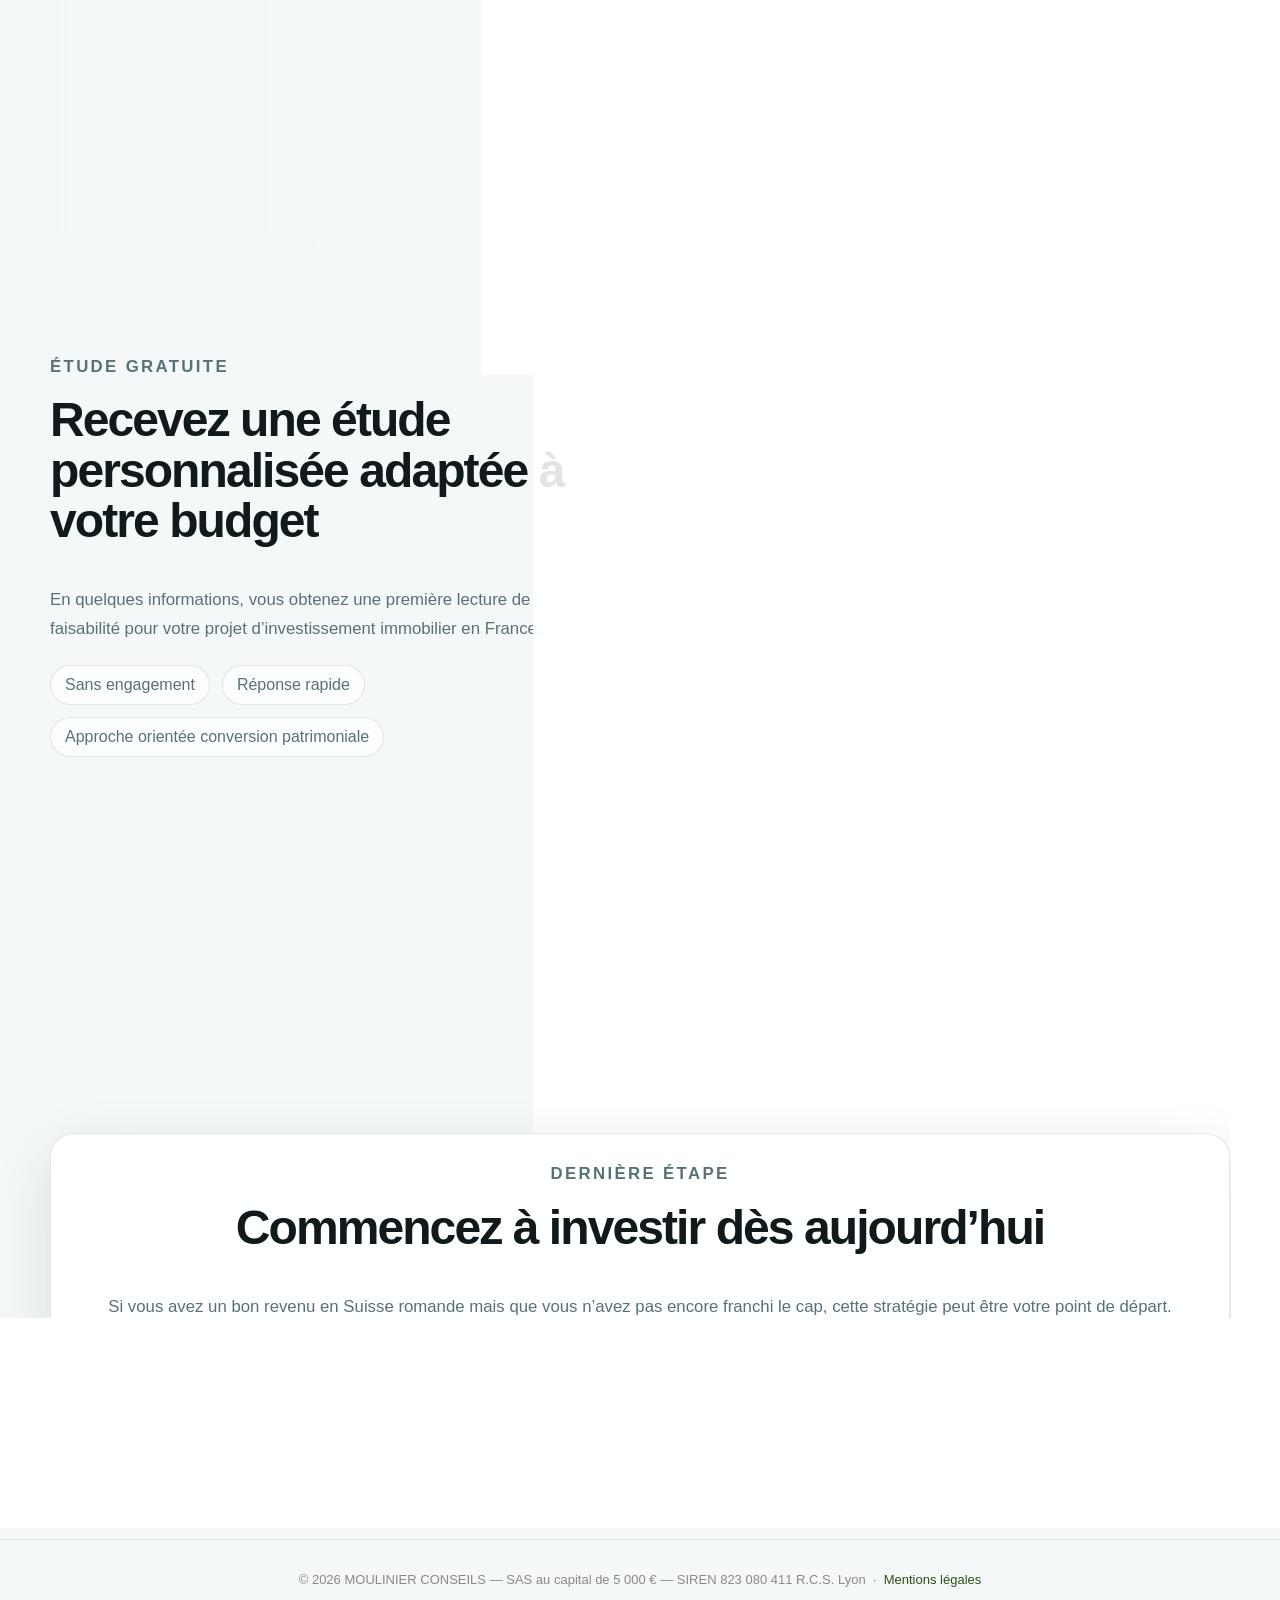
==== commit c192f370: "Add files via upload" ====
--- a/index.html
+++ b/index.html
@@ -124,6 +124,7 @@
                   <div class="hero-badge">
                     <span class="badge-label">Exemple disponible</span>
                     <strong>T2 à Ferney 311'500EUR</strong>
+                    <button class="carousel-cta" type="button" data-property="T2 à Ferney — 311'500 EUR">Recevoir les détails</button>
                   </div>
                 </article>
                 <article class="carousel-slide">
@@ -135,7 +136,8 @@
                   />
                   <div class="hero-badge">
                     <span class="badge-label">Exemple disponible</span>
-                    <strong>T2 à Thoiry 298'800EUR </strong>
+                    <strong>T2 à Thoiry 298'800EUR</strong>
+                    <button class="carousel-cta" type="button" data-property="T2 à Thoiry — 298'800 EUR">Recevoir les détails</button>
                   </div>
                 </article>
                 <article class="carousel-slide">
@@ -148,6 +150,7 @@
                   <div class="hero-badge">
                     <span class="badge-label">Exemple disponible</span>
                     <strong>T3 à Annemasse 340'900EUR</strong>
+                    <button class="carousel-cta" type="button" data-property="T3 à Annemasse — 340'900 EUR">Recevoir les détails</button>
                   </div>
                 </article>
                 <article class="carousel-slide">
@@ -160,6 +163,7 @@
                   <div class="hero-badge">
                     <span class="badge-label">Exemple disponible</span>
                     <strong>T2 à Annecy 341'000EUR</strong>
+                    <button class="carousel-cta" type="button" data-property="T2 à Annecy — 341'000 EUR">Recevoir les détails</button>
                   </div>
                 </article>
                 <article class="carousel-slide">
@@ -172,6 +176,20 @@
                   <div class="hero-badge">
                     <span class="badge-label">Encore disponible</span>
                     <strong>T2 Jardin à Ferney 360'000EUR</strong>
+                    <button class="carousel-cta" type="button" data-property="T2 Jardin à Ferney — 360'000 EUR">Recevoir les détails</button>
+                  </div>
+                </article>
+                <article class="carousel-slide">
+                  <img
+                    src="./assets/carousel/st-julien.jpg"
+                    width="1429"
+                    height="716"
+                    alt="Programme neuf Lumen à Saint-Julien-en-Genevois"
+                  />
+                  <div class="hero-badge">
+                    <span class="badge-label">Nouveau programme</span>
+                    <strong>T2 / T3 à Saint-Julien-en-Genevois</strong>
+                    <button class="carousel-cta" type="button" data-property="T2/T3 Saint-Julien-en-Genevois — Lumen">Recevoir les détails</button>
                   </div>
                 </article>
               </div>
@@ -185,6 +203,7 @@
                   <button class="carousel-dot" type="button" data-slide="2" aria-label="Voir Annemasse"></button>
                   <button class="carousel-dot" type="button" data-slide="3" aria-label="Voir Annecy"></button>
                   <button class="carousel-dot" type="button" data-slide="4" aria-label="Voir Ferney"></button>
+                  <button class="carousel-dot" type="button" data-slide="5" aria-label="Voir Saint-Julien"></button>
                 </div>
                 <button class="carousel-button" type="button" data-direction="next" aria-label="Voir l'exemple suivant">
                   ›
@@ -483,14 +502,6 @@
                   <option>100’000 CHF et plus</option>
                 </select>
               </label>
-              <label>
-                <span>Objectif / message</span>
-                <textarea
-                  name="objectif"
-                  rows="4"
-                  placeholder="Exemple : comprendre ma capacité d’emprunt, valider l’intérêt du LMNP, ou recevoir une étude sur ce bien."
-                ></textarea>
-              </label>
               <button class="button button-primary button-block submit-button" type="submit">
                 <span class="button-label">Recevoir mon étude personnalisée</span>
                 <span class="button-loading" aria-hidden="true">
@@ -528,7 +539,7 @@
     </footer>
 
     <!-- Cookie consent banner -->
-    <div id="cookie-banner" style="display:none;position:fixed;bottom:0;left:0;right:0;background:#1a1a18;color:#fff;padding:1rem 1.5rem;z-index:9999;display:flex;flex-wrap:wrap;align-items:center;gap:1rem;justify-content:space-between;">
+    <div id="cookie-banner" style="display:none;position:fixed;bottom:0;left:0;right:0;background:#1a1a18;color:#fff;padding:1rem 1.5rem;z-index:9999;flex-wrap:wrap;align-items:center;gap:1rem;justify-content:space-between;">
       <p style="margin:0;font-size:14px;flex:1;min-width:200px;">
         Ce site utilise des cookies publicitaires (Google Ads) pour mesurer l&rsquo;efficacité de nos campagnes.
         <a href="./mentions-legales.html" style="color:#a3d9a5;">En savoir plus</a>
@@ -536,6 +547,32 @@
       <div style="display:flex;gap:0.75rem;flex-shrink:0;">
         <button onclick="setCookieConsent(false)" style="background:transparent;border:1px solid #8a8a82;color:#8a8a82;padding:8px 16px;border-radius:4px;cursor:pointer;font-size:13px;">Refuser</button>
         <button onclick="setCookieConsent(true)" style="background:#2d5016;border:none;color:#fff;padding:8px 16px;border-radius:4px;cursor:pointer;font-size:13px;">Accepter</button>
+      </div>
+    </div>
+
+    <!-- Modale rapide carrousel -->
+    <div id="quick-modal" class="quick-modal" hidden role="dialog" aria-modal="true" aria-labelledby="quick-modal-title">
+      <div class="quick-modal-backdrop"></div>
+      <div class="quick-modal-card">
+        <button class="quick-modal-close" type="button" aria-label="Fermer">×</button>
+        <p class="eyebrow">Recevoir les détails</p>
+        <h3 id="quick-modal-title"></h3>
+        <form id="quick-form" novalidate>
+          <label>
+            <span>Prénom</span>
+            <input type="text" name="prenom" placeholder="Votre prénom" required />
+          </label>
+          <label>
+            <span>Téléphone ou email</span>
+            <input type="text" name="contact" placeholder="+41 ou vous@exemple.com" required />
+          </label>
+          <button class="button button-primary button-block submit-button" type="submit">
+            <span class="button-label">Recevoir les détails</span>
+            <span class="button-loading" aria-hidden="true"><span class="spinner"></span><span>Envoi...</span></span>
+          </button>
+          <p class="quick-form-note">Réponse sous 24h, sans engagement.</p>
+        </form>
+        <p class="quick-form-success" id="quick-form-success" hidden></p>
       </div>
     </div>
 
--- a/styles.css
+++ b/styles.css
@@ -75,6 +75,26 @@
   display: flex;
   align-items: center;
   gap: 12px;
+}
+
+.lang-switcher {
+  display: flex;
+  align-items: center;
+  gap: 2px;
+}
+
+.lang-btn {
+  font-size: 18px;
+  line-height: 1;
+  opacity: 0.4;
+  transition: opacity 0.2s;
+  padding: 4px;
+  border-radius: 4px;
+}
+
+.lang-btn:hover,
+.lang-btn--active {
+  opacity: 1;
 }
 
 .brand {
@@ -461,6 +481,98 @@
   background: #ffffff;
 }
 
+.carousel-cta {
+  display: block;
+  width: 100%;
+  margin-top: 10px;
+  padding: 9px 14px;
+  background: var(--primary-deep);
+  color: #fff;
+  border: none;
+  border-radius: 10px;
+  font-size: 0.85rem;
+  font-weight: 600;
+  cursor: pointer;
+  letter-spacing: 0.01em;
+}
+.carousel-cta:hover { opacity: 0.88; }
+
+/* Quick modal */
+.quick-modal {
+  position: fixed;
+  inset: 0;
+  z-index: 10000;
+  display: flex;
+  align-items: center;
+  justify-content: center;
+  padding: 1rem;
+}
+.quick-modal[hidden] { display: none; }
+
+.quick-modal-backdrop {
+  position: absolute;
+  inset: 0;
+  background: rgba(0,0,0,0.48);
+}
+.quick-modal-card {
+  position: relative;
+  z-index: 1;
+  background: #fff;
+  border-radius: 20px;
+  padding: 2rem;
+  width: 100%;
+  max-width: 420px;
+  box-shadow: 0 24px 64px rgba(0,0,0,0.18);
+}
+.quick-modal-close {
+  position: absolute;
+  top: 14px;
+  right: 14px;
+  width: 32px;
+  height: 32px;
+  border: none;
+  background: #f0f0ec;
+  border-radius: 999px;
+  font-size: 1.1rem;
+  cursor: pointer;
+  color: var(--text);
+  line-height: 1;
+}
+.quick-modal-card h3 {
+  font-size: 1.2rem;
+  margin: 0.2rem 0 1.25rem;
+  letter-spacing: -0.02em;
+}
+.quick-modal-card label {
+  display: flex;
+  flex-direction: column;
+  gap: 6px;
+  margin-bottom: 1rem;
+  font-size: 0.875rem;
+  font-weight: 600;
+}
+.quick-modal-card input {
+  padding: 12px 14px;
+  border: 1.5px solid #e0e0d8;
+  border-radius: 10px;
+  font-size: 1rem;
+  width: 100%;
+  box-sizing: border-box;
+}
+.quick-form-note {
+  font-size: 0.78rem;
+  color: #8a8a82;
+  text-align: center;
+  margin-top: 0.75rem;
+  margin-bottom: 0;
+}
+.quick-form-success {
+  text-align: center;
+  padding: 1rem 0 0.5rem;
+  color: var(--primary-deep);
+  font-weight: 600;
+}
+
 .hero-side-card,
 .highlight-panel,
 .final-cta-card {
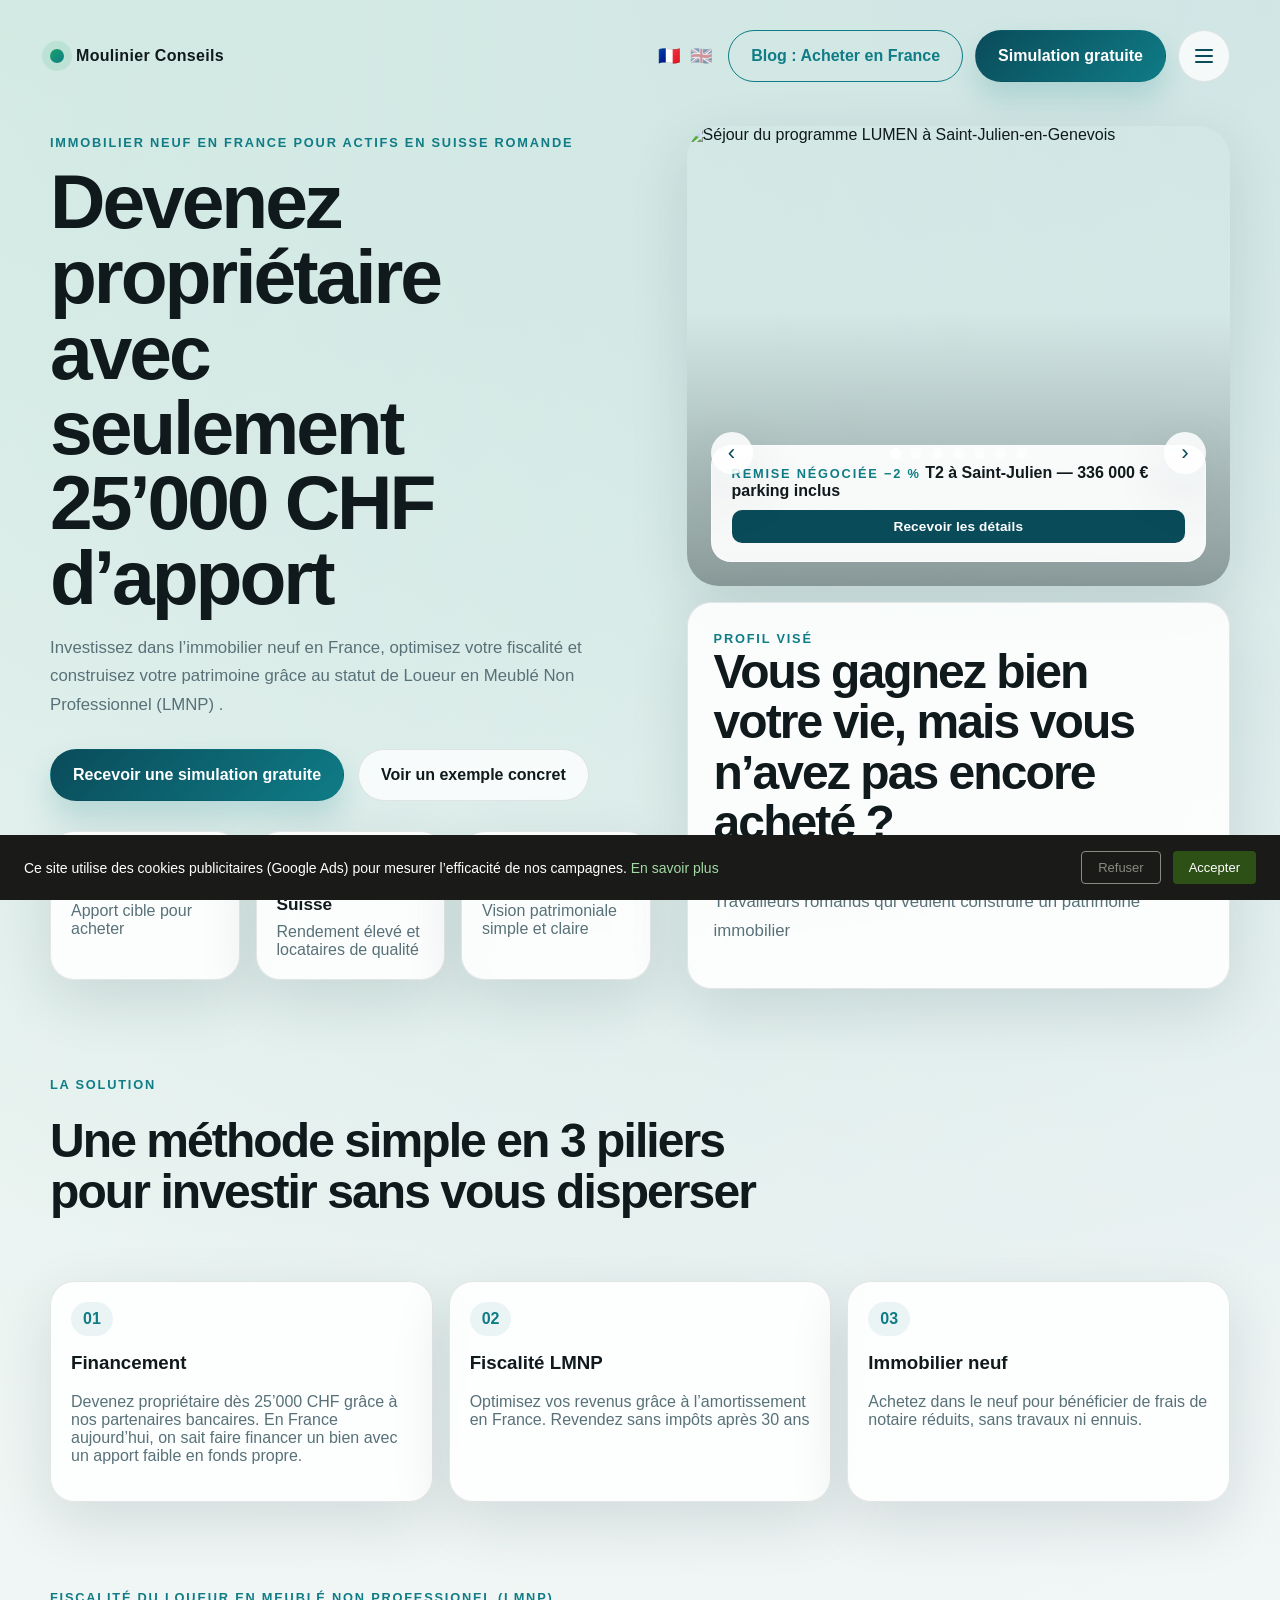
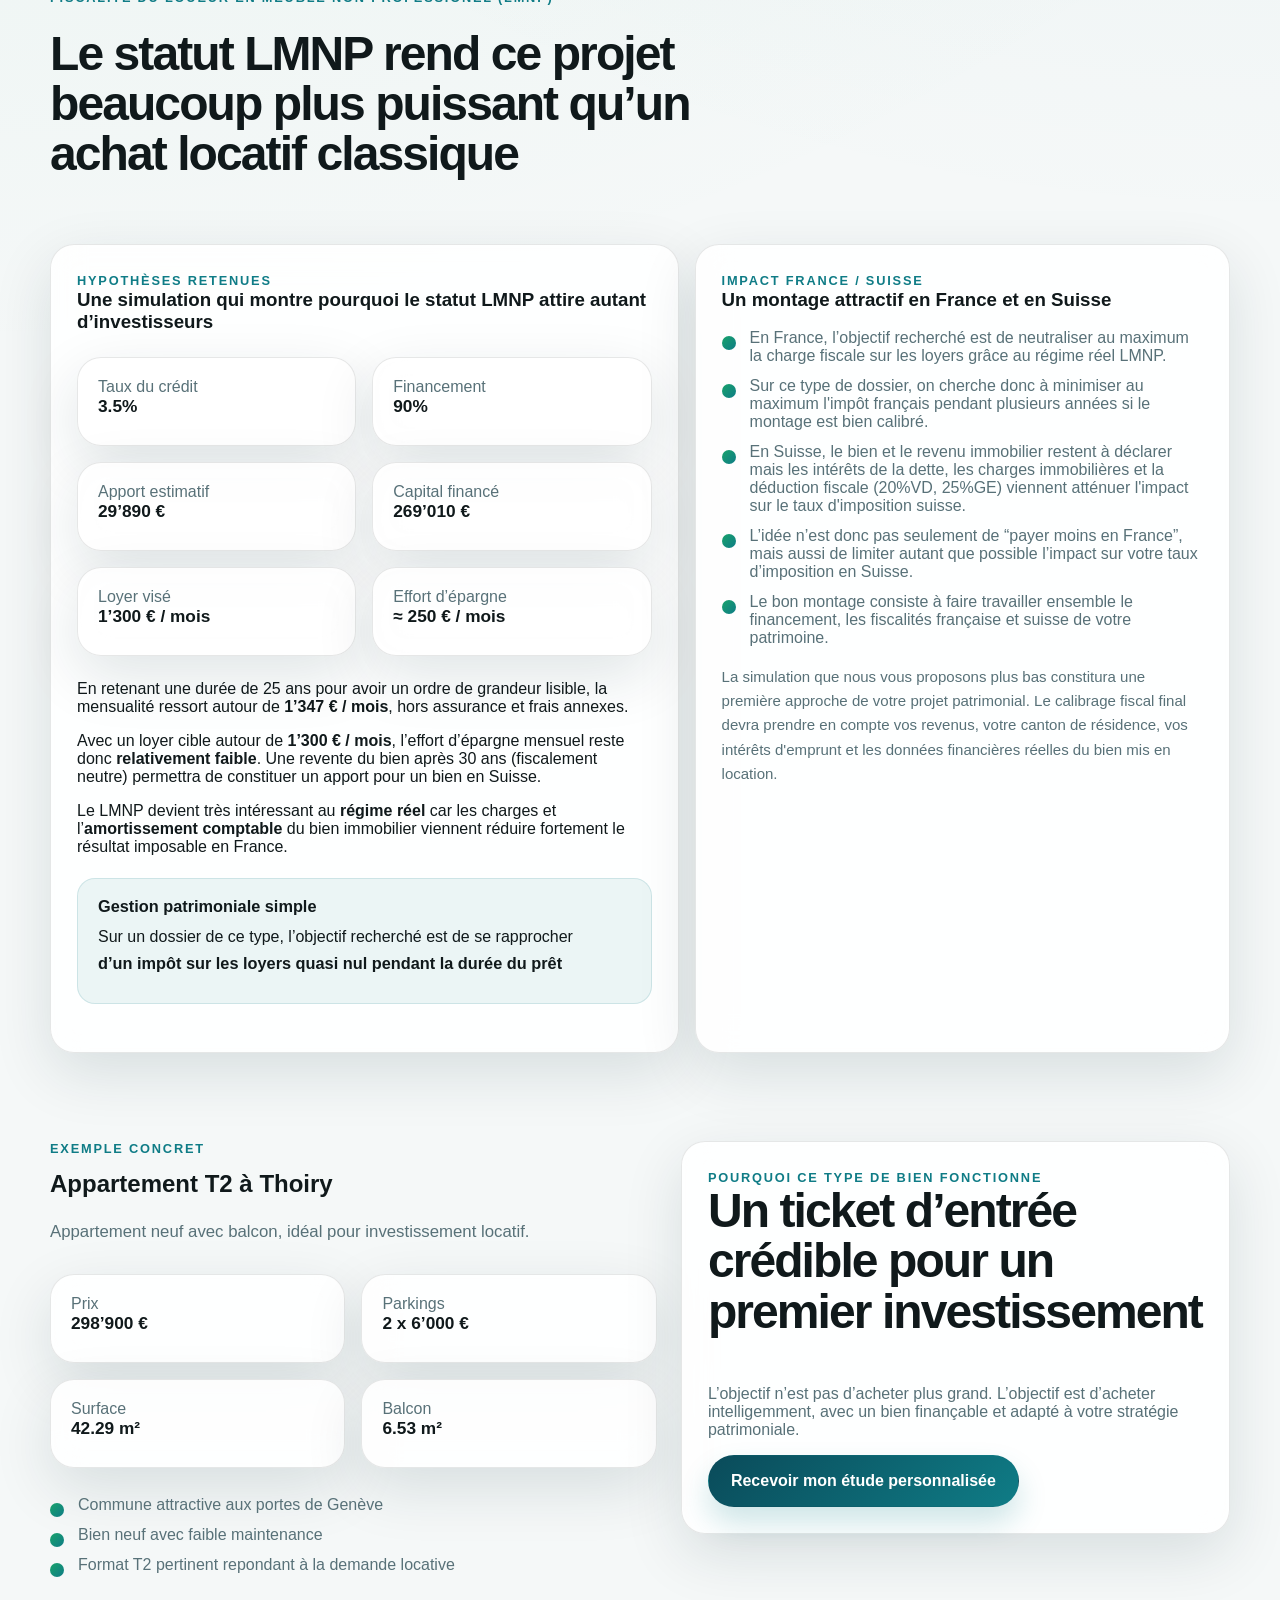
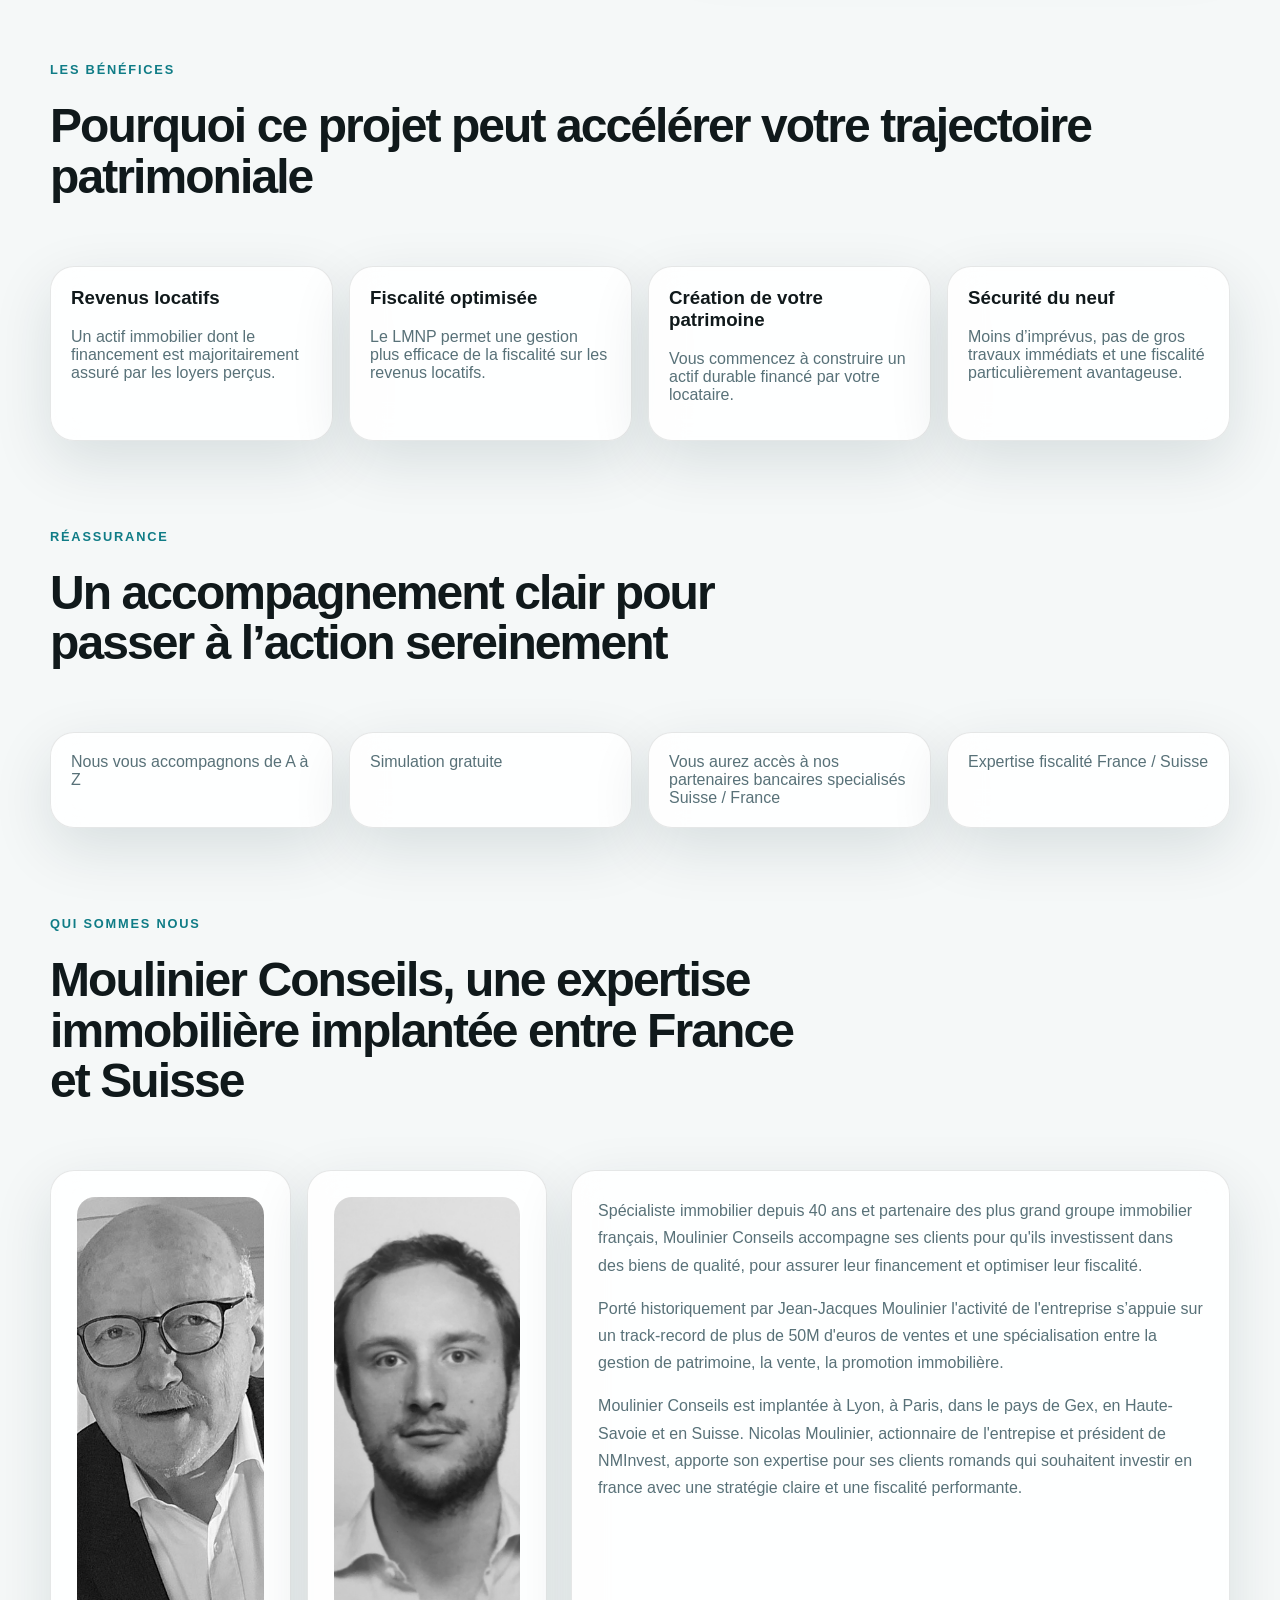
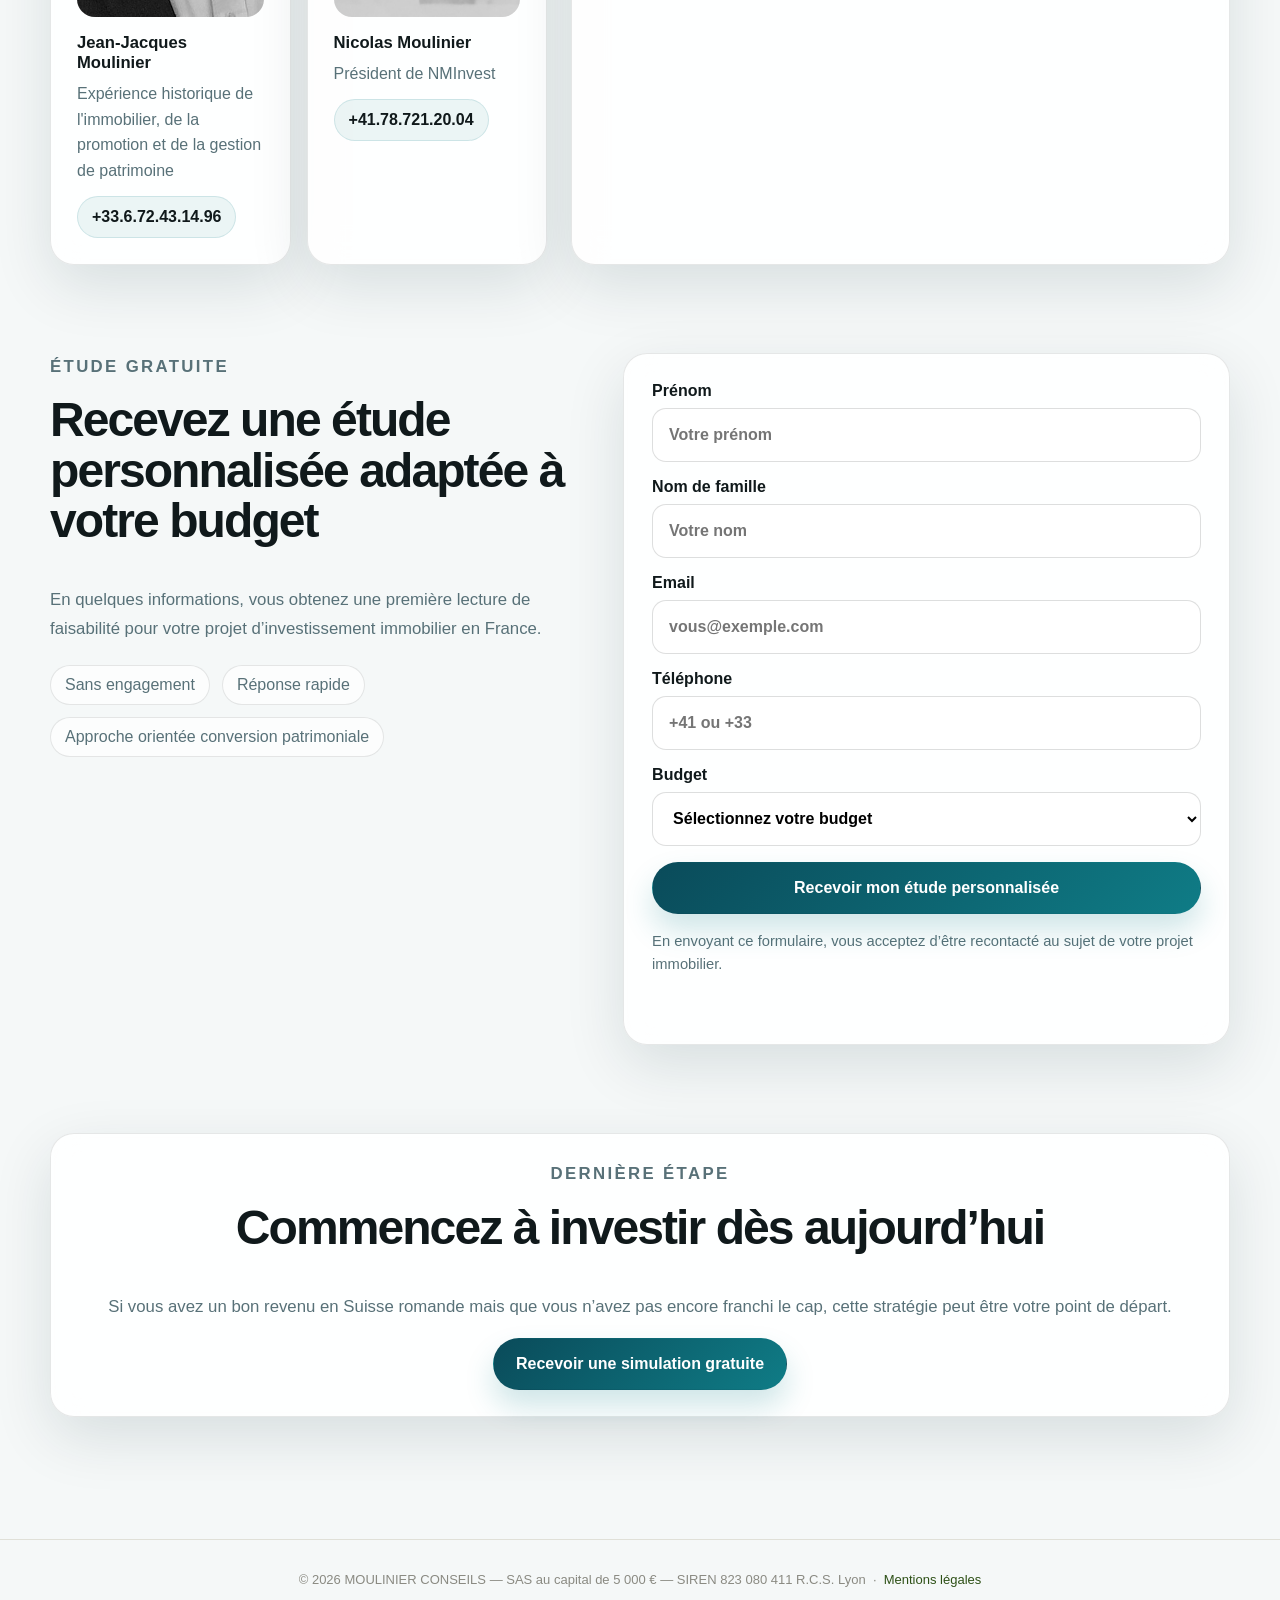
==== commit b4204759: "Add files via upload" ====
--- a/index.html
+++ b/index.html
@@ -115,6 +115,19 @@
             <div class="hero-image-card carousel" aria-label="Exemples de programmes disponibles">
               <div class="carousel-track">
                 <article class="carousel-slide is-active">
+                  <img
+                    src="./assets/carousel/StJulien.png"
+                    width="1092"
+                    height="729"
+                    alt="Séjour du programme LUMEN à Saint-Julien-en-Genevois"
+                  />
+                  <div class="hero-badge">
+                    <span class="badge-label">Remise négociée −2 %</span>
+                    <strong>T2 à Saint-Julien — 336 000 € parking inclus</strong>
+                    <button class="carousel-cta" type="button" data-property="T2 à Saint-Julien — 336 000 € parking inclus">Recevoir les détails</button>
+                  </div>
+                </article>
+                <article class="carousel-slide">
                   <img
                     src="./assets/carousel/ferney-t2-2.jpg"
                     width="1536"
@@ -198,12 +211,13 @@
                   ‹
                 </button>
                 <div class="carousel-dots" role="tablist" aria-label="Choix de ville">
-                  <button class="carousel-dot is-active" type="button" data-slide="0" aria-label="Voir Ferney T2"></button>
-                  <button class="carousel-dot" type="button" data-slide="1" aria-label="Voir Thoiry"></button>
-                  <button class="carousel-dot" type="button" data-slide="2" aria-label="Voir Annemasse"></button>
-                  <button class="carousel-dot" type="button" data-slide="3" aria-label="Voir Annecy"></button>
-                  <button class="carousel-dot" type="button" data-slide="4" aria-label="Voir Ferney"></button>
-                  <button class="carousel-dot" type="button" data-slide="5" aria-label="Voir Saint-Julien"></button>
+                  <button class="carousel-dot is-active" type="button" data-slide="0" aria-label="Voir Saint-Julien"></button>
+                  <button class="carousel-dot" type="button" data-slide="1" aria-label="Voir Ferney T2"></button>
+                  <button class="carousel-dot" type="button" data-slide="2" aria-label="Voir Thoiry"></button>
+                  <button class="carousel-dot" type="button" data-slide="3" aria-label="Voir Annemasse"></button>
+                  <button class="carousel-dot" type="button" data-slide="4" aria-label="Voir Annecy"></button>
+                  <button class="carousel-dot" type="button" data-slide="5" aria-label="Voir Ferney"></button>
+                  <button class="carousel-dot" type="button" data-slide="6" aria-label="Voir Saint-Julien extérieur"></button>
                 </div>
                 <button class="carousel-button" type="button" data-direction="next" aria-label="Voir l'exemple suivant">
                   ›
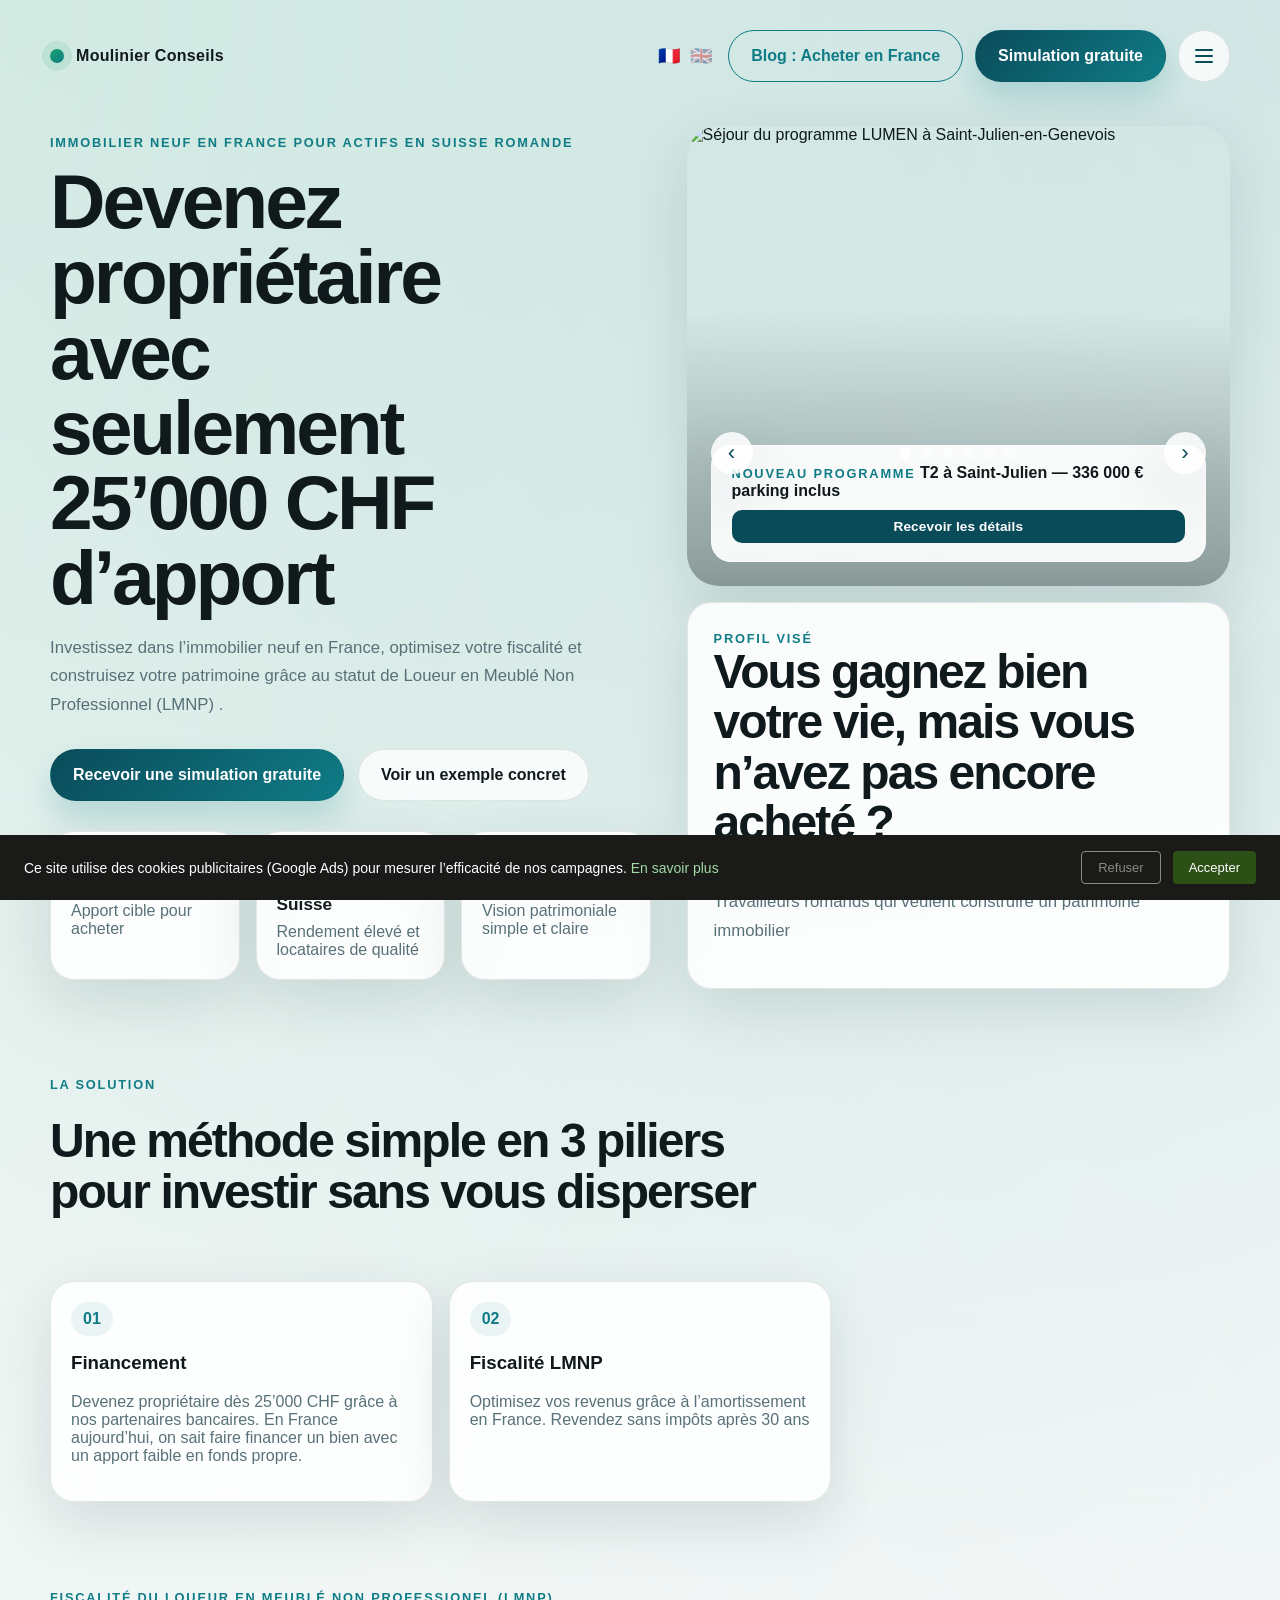
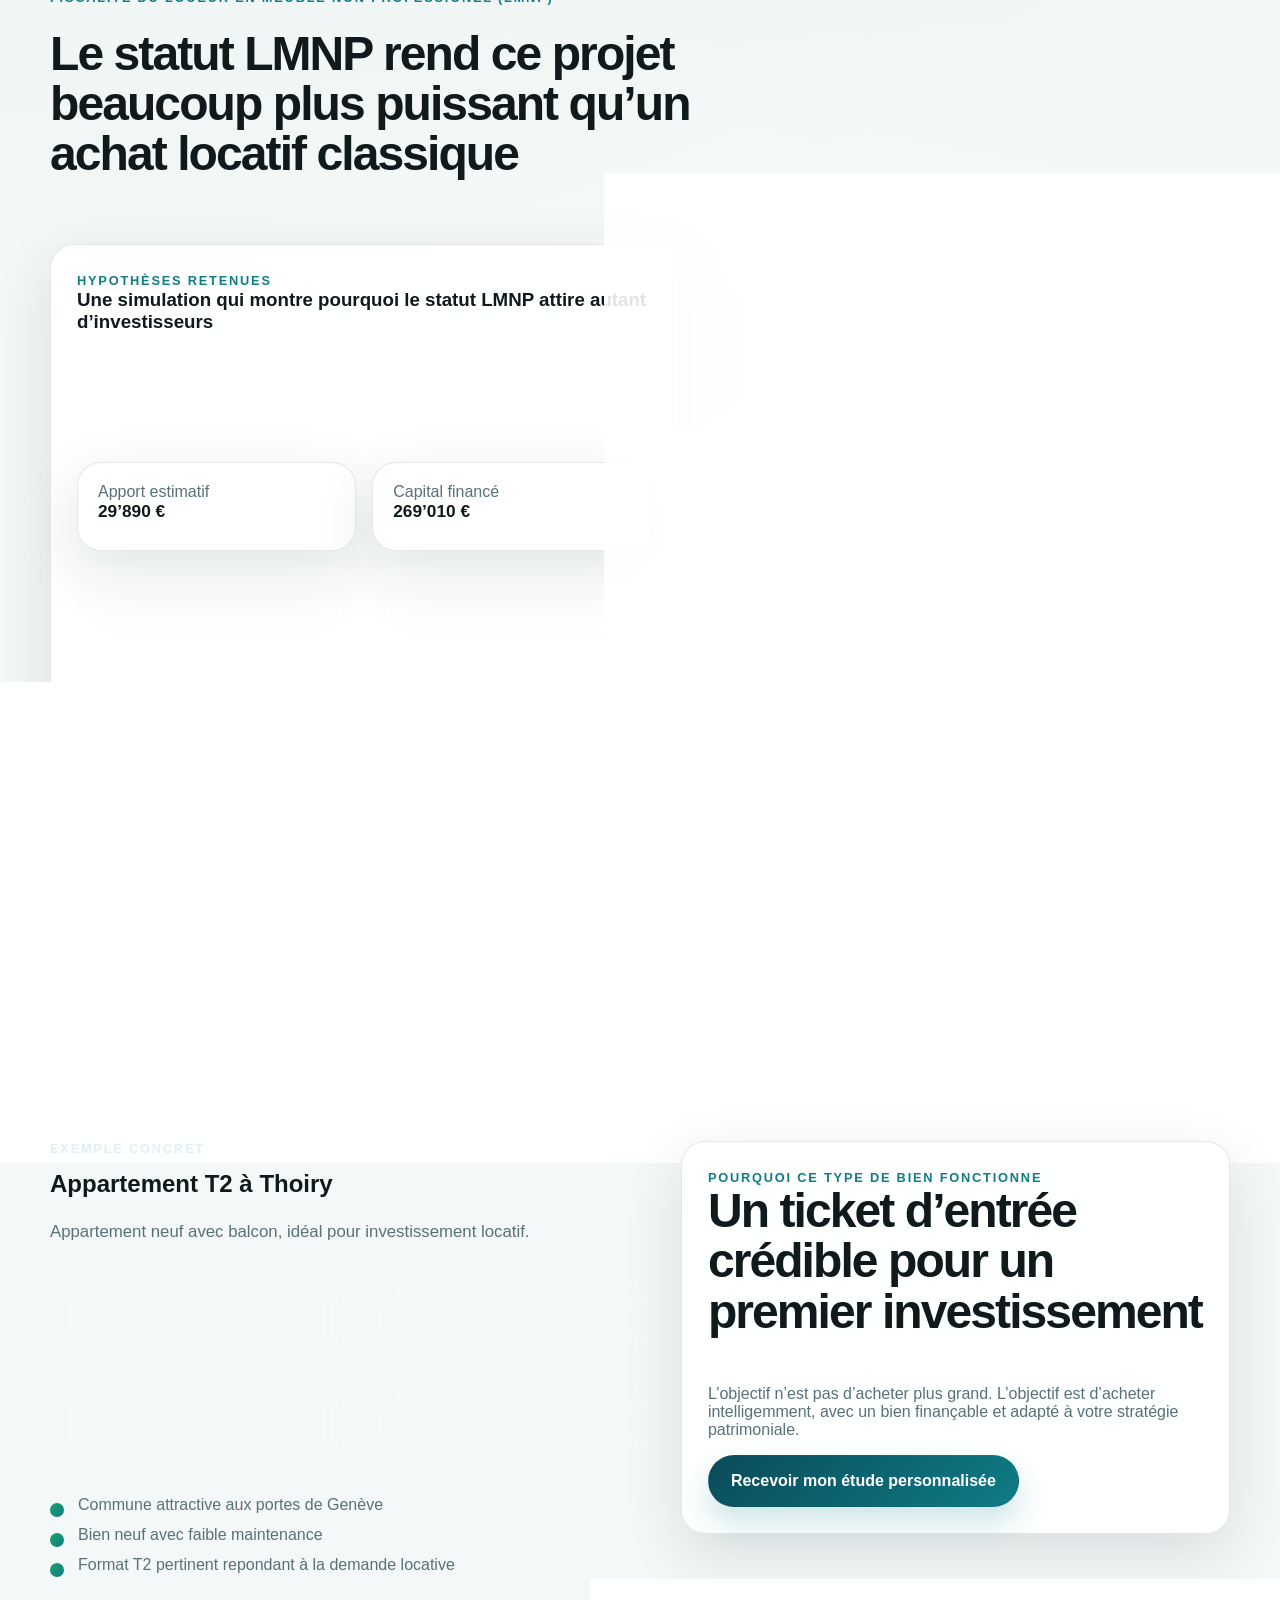
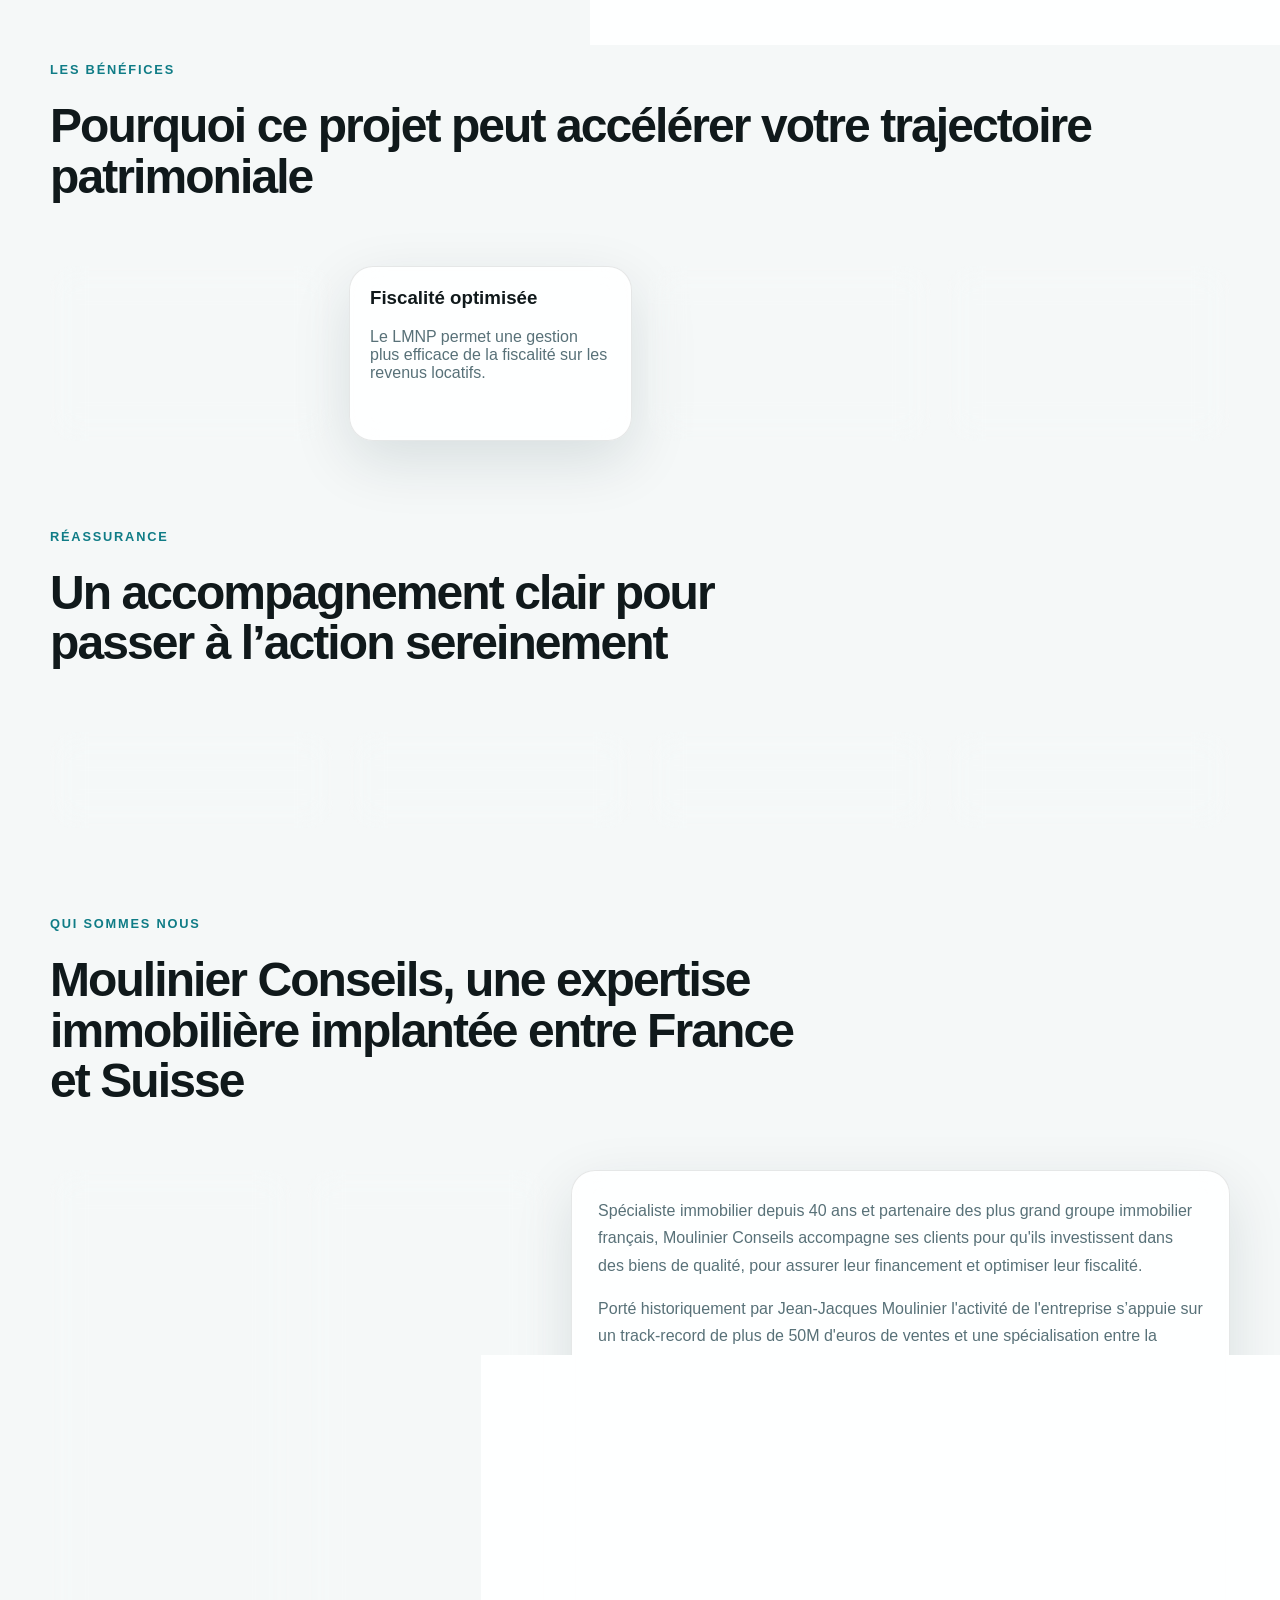
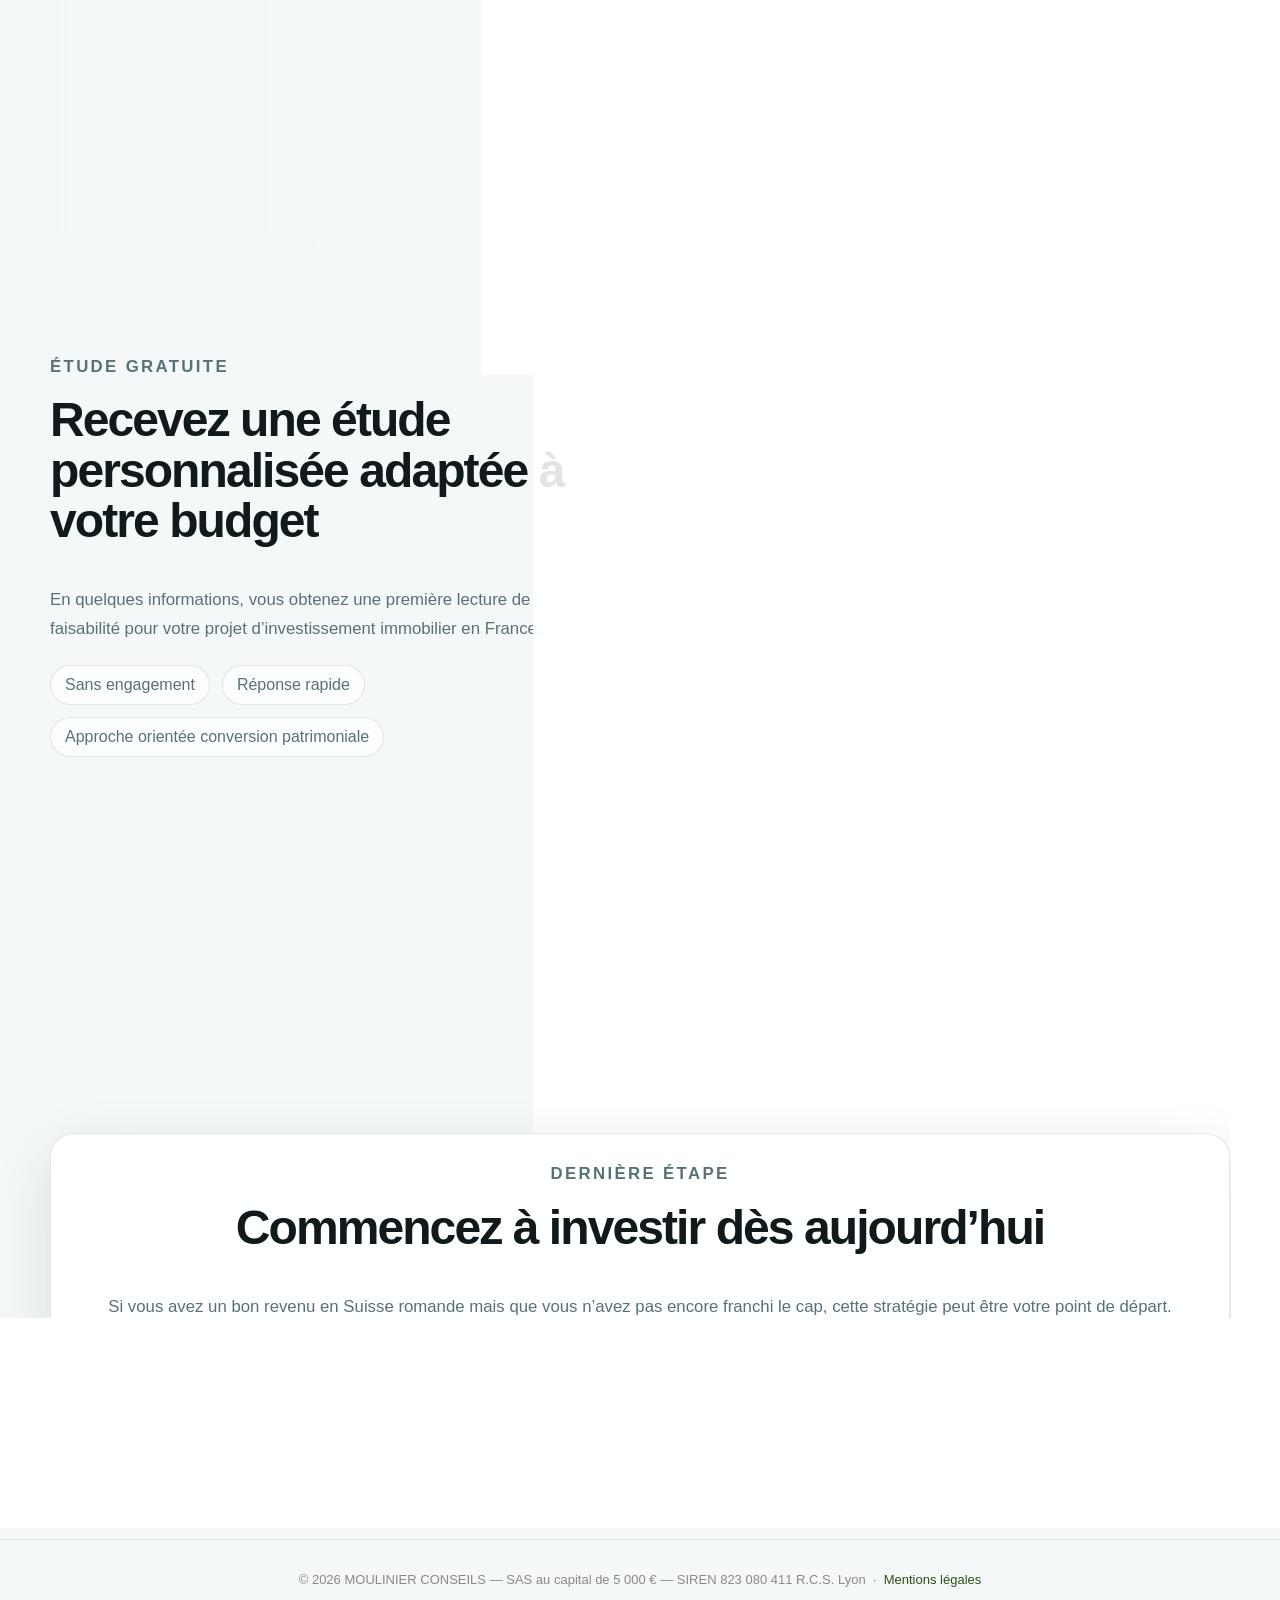
==== commit f1b0ad50: "Add files via upload" ====
--- a/index.html
+++ b/index.html
@@ -122,7 +122,7 @@
                     alt="Séjour du programme LUMEN à Saint-Julien-en-Genevois"
                   />
                   <div class="hero-badge">
-                    <span class="badge-label">Remise négociée −2 %</span>
+                    <span class="badge-label">Nouveau programme</span>
                     <strong>T2 à Saint-Julien — 336 000 € parking inclus</strong>
                     <button class="carousel-cta" type="button" data-property="T2 à Saint-Julien — 336 000 € parking inclus">Recevoir les détails</button>
                   </div>
@@ -192,19 +192,6 @@
                     <button class="carousel-cta" type="button" data-property="T2 Jardin à Ferney — 360'000 EUR">Recevoir les détails</button>
                   </div>
                 </article>
-                <article class="carousel-slide">
-                  <img
-                    src="./assets/carousel/st-julien.jpg"
-                    width="1429"
-                    height="716"
-                    alt="Programme neuf Lumen à Saint-Julien-en-Genevois"
-                  />
-                  <div class="hero-badge">
-                    <span class="badge-label">Nouveau programme</span>
-                    <strong>T2 / T3 à Saint-Julien-en-Genevois</strong>
-                    <button class="carousel-cta" type="button" data-property="T2/T3 Saint-Julien-en-Genevois — Lumen">Recevoir les détails</button>
-                  </div>
-                </article>
               </div>
               <div class="carousel-controls" aria-label="Navigation du carrousel">
                 <button class="carousel-button" type="button" data-direction="prev" aria-label="Voir l'exemple précédent">
@@ -217,7 +204,6 @@
                   <button class="carousel-dot" type="button" data-slide="3" aria-label="Voir Annemasse"></button>
                   <button class="carousel-dot" type="button" data-slide="4" aria-label="Voir Annecy"></button>
                   <button class="carousel-dot" type="button" data-slide="5" aria-label="Voir Ferney"></button>
-                  <button class="carousel-dot" type="button" data-slide="6" aria-label="Voir Saint-Julien extérieur"></button>
                 </div>
                 <button class="carousel-button" type="button" data-direction="next" aria-label="Voir l'exemple suivant">
                   ›
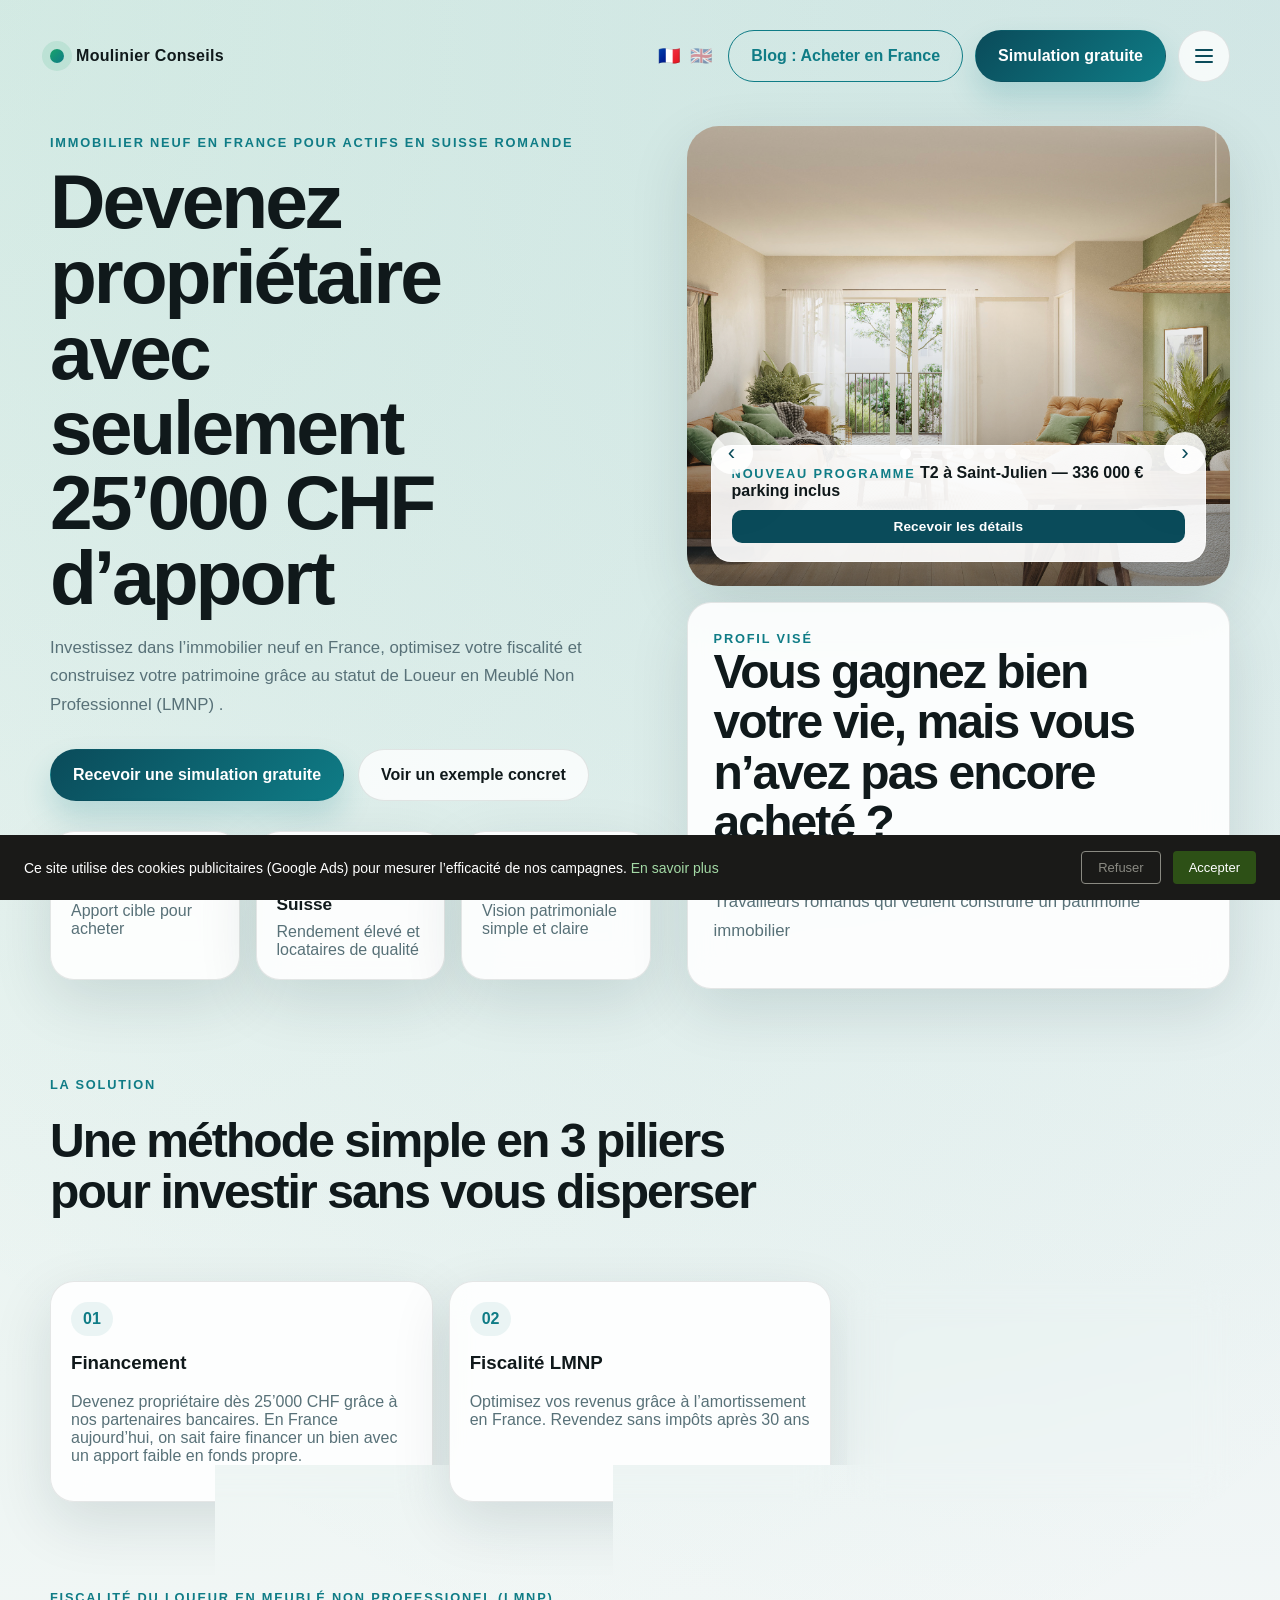
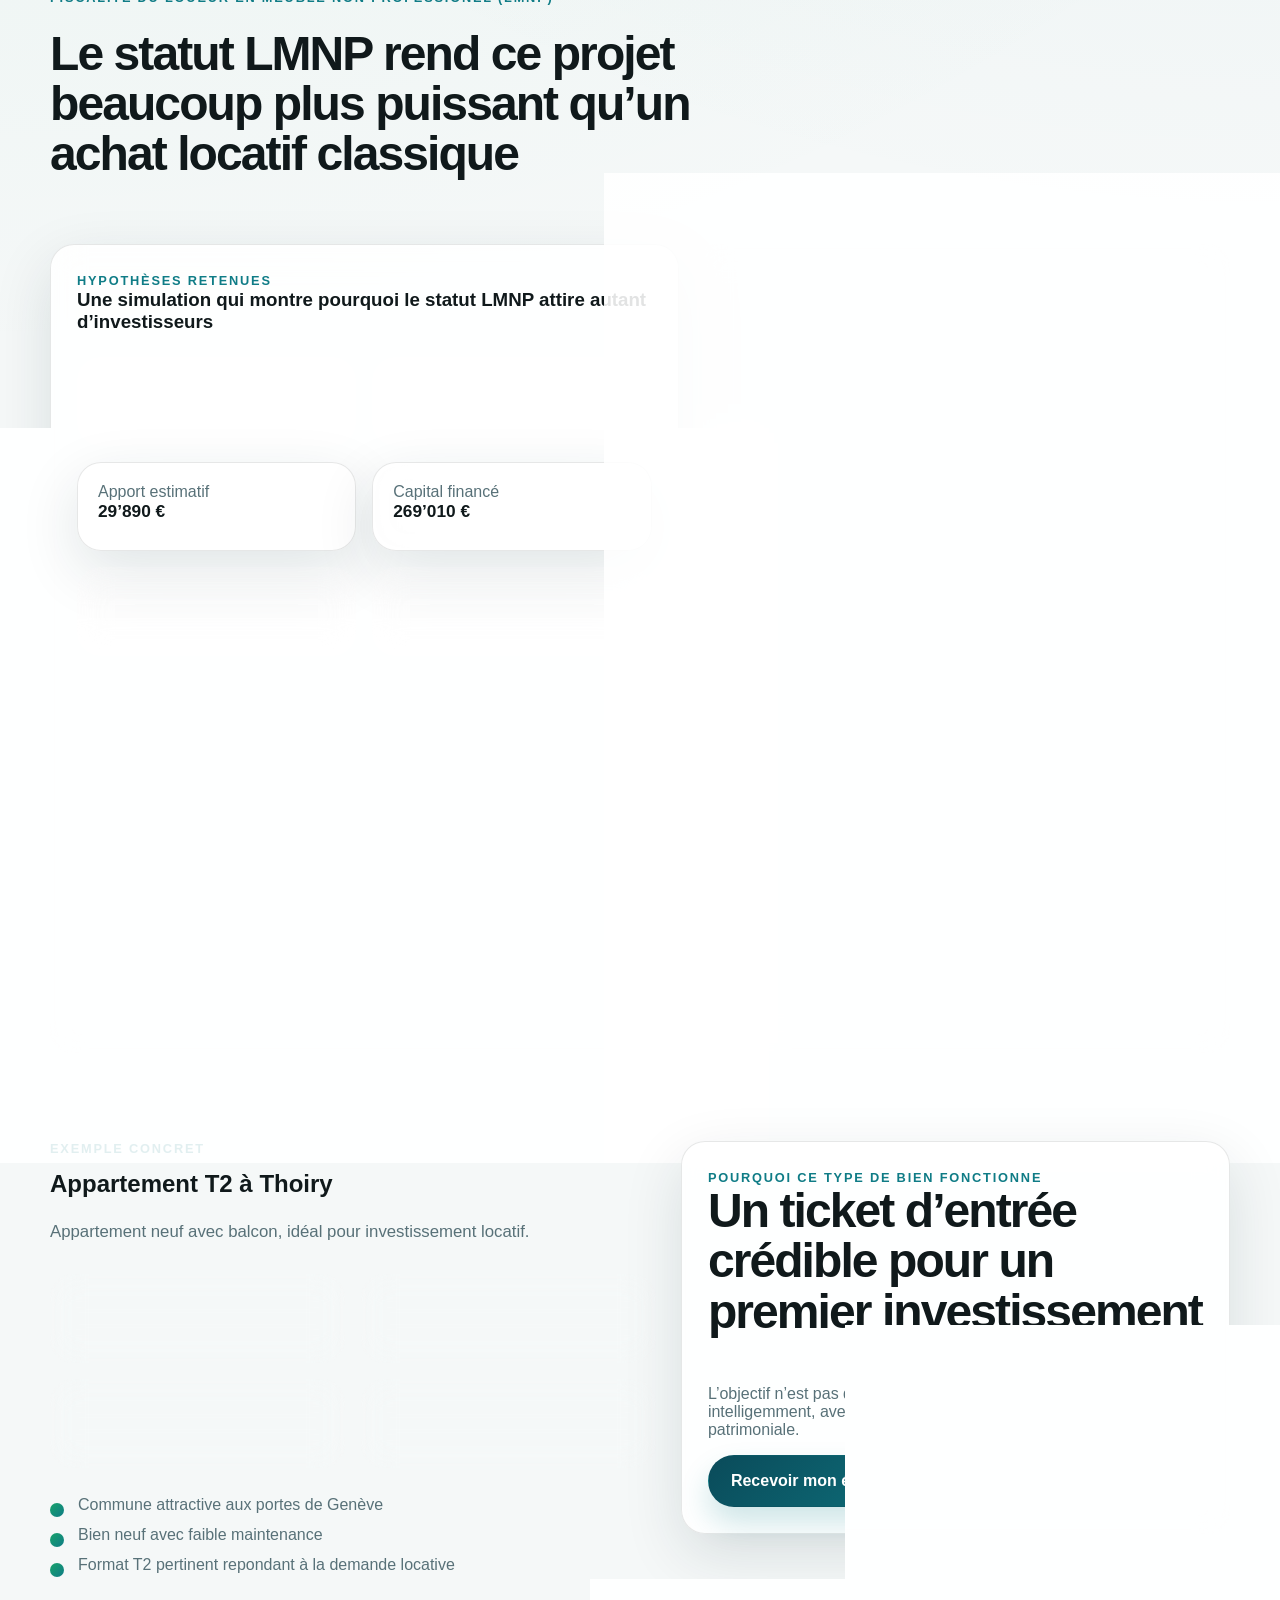
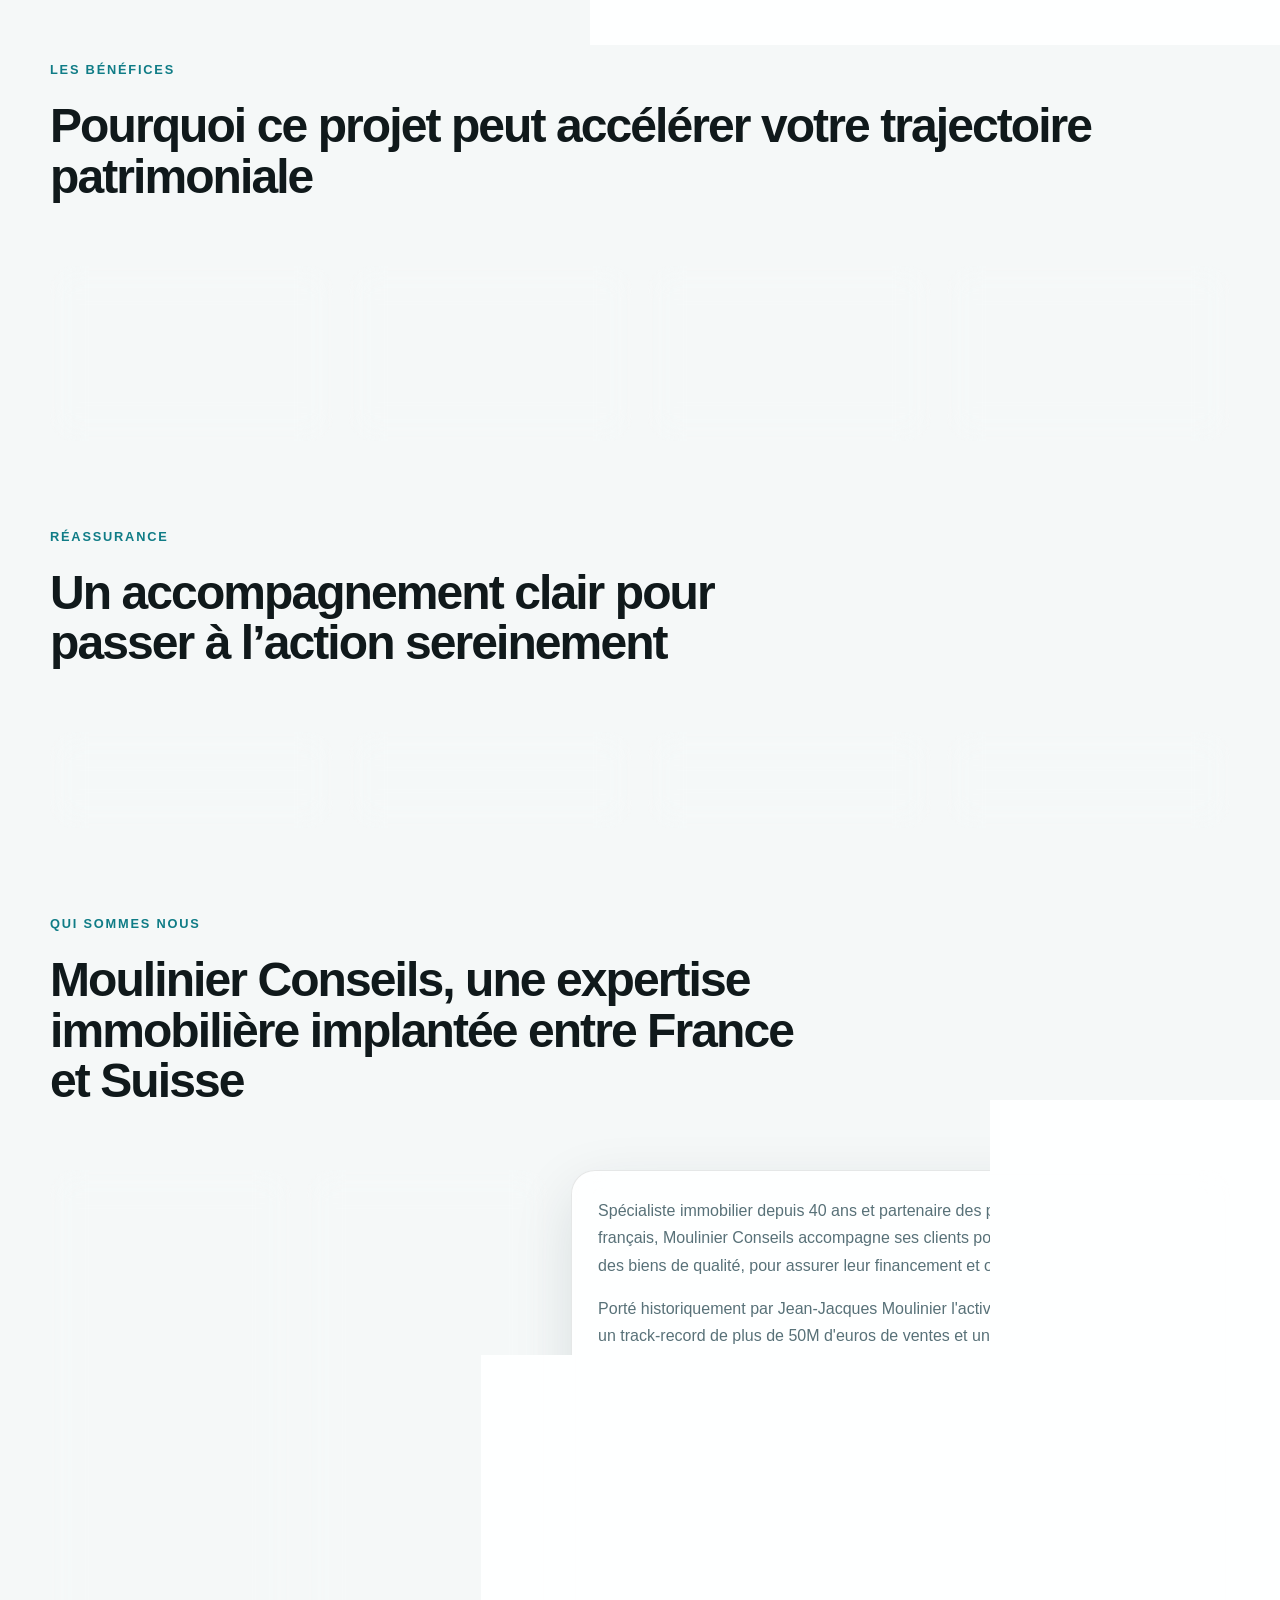
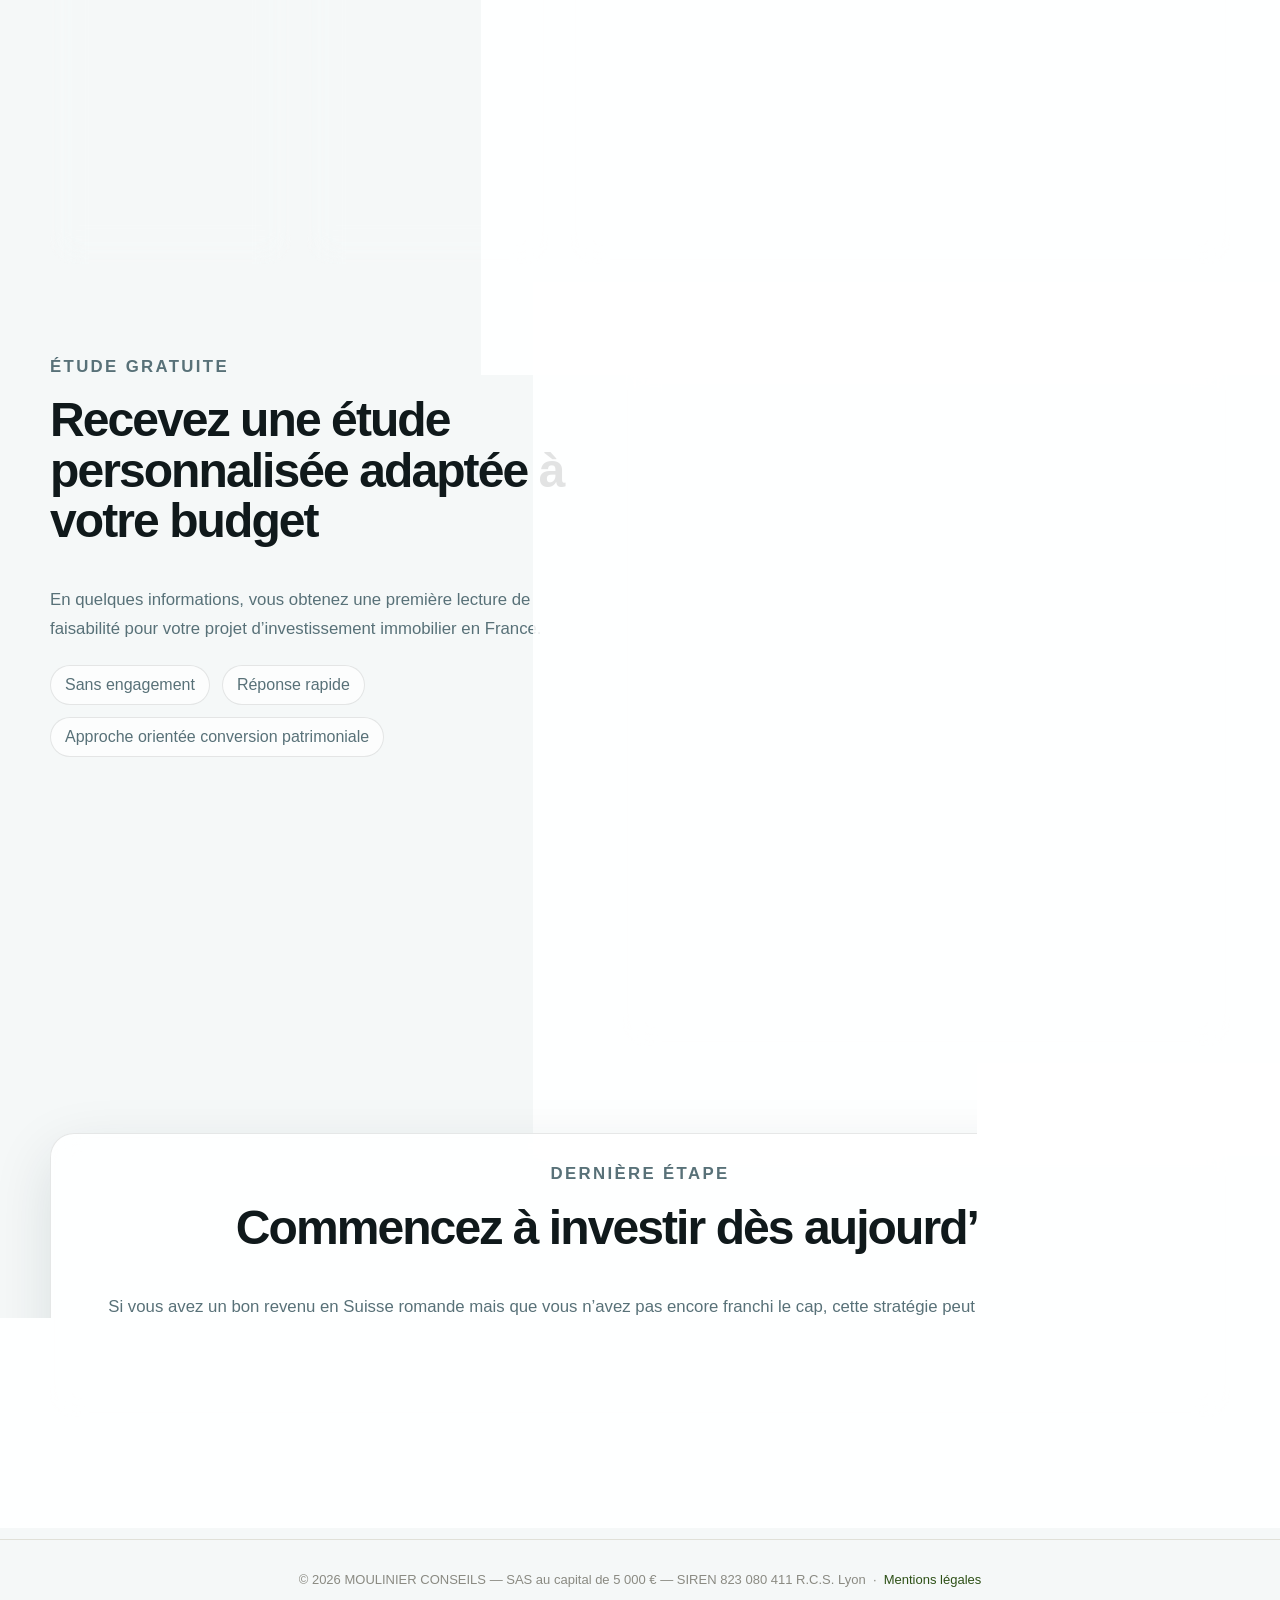
==== commit 78fdc09a: "Add files via upload" ====
--- a/index.html
+++ b/index.html
@@ -116,7 +116,7 @@
               <div class="carousel-track">
                 <article class="carousel-slide is-active">
                   <img
-                    src="./assets/carousel/StJulien.png"
+                    src="./assets/StJulien.png"
                     width="1092"
                     height="729"
                     alt="Séjour du programme LUMEN à Saint-Julien-en-Genevois"
